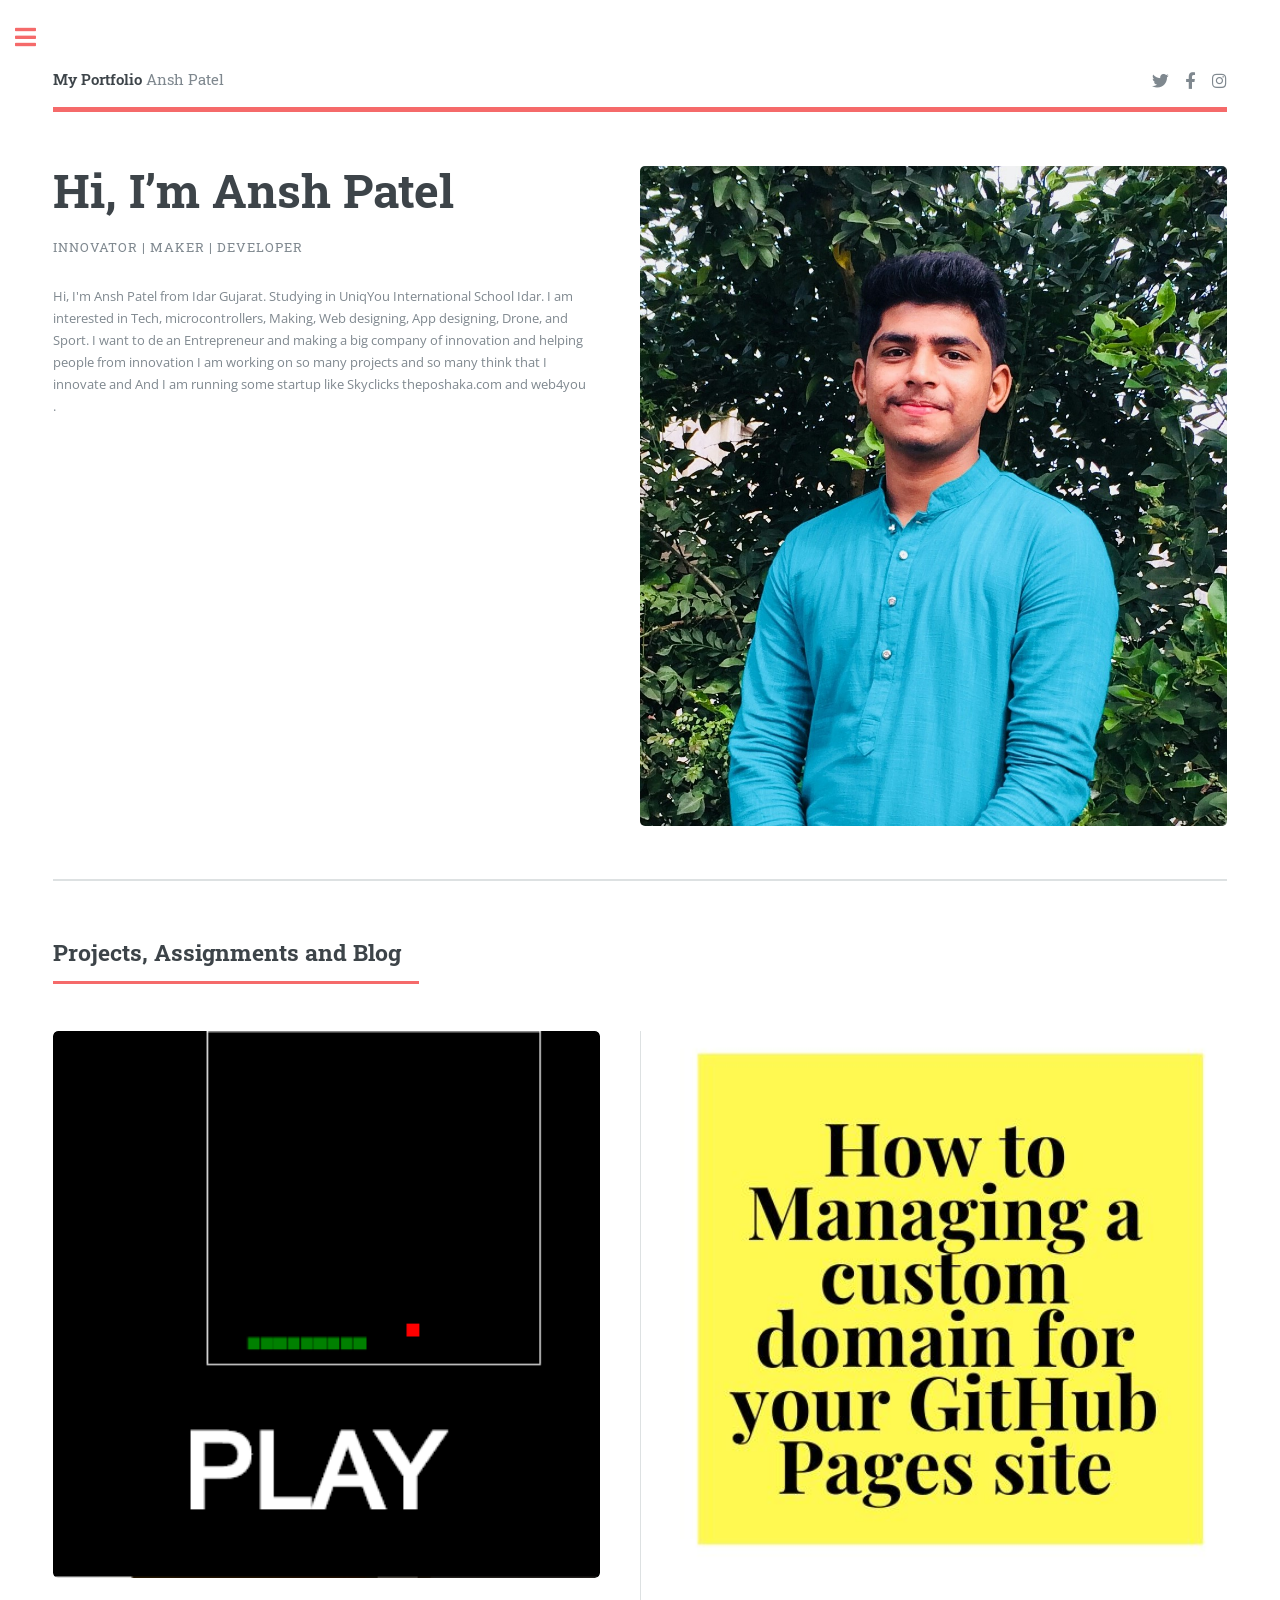
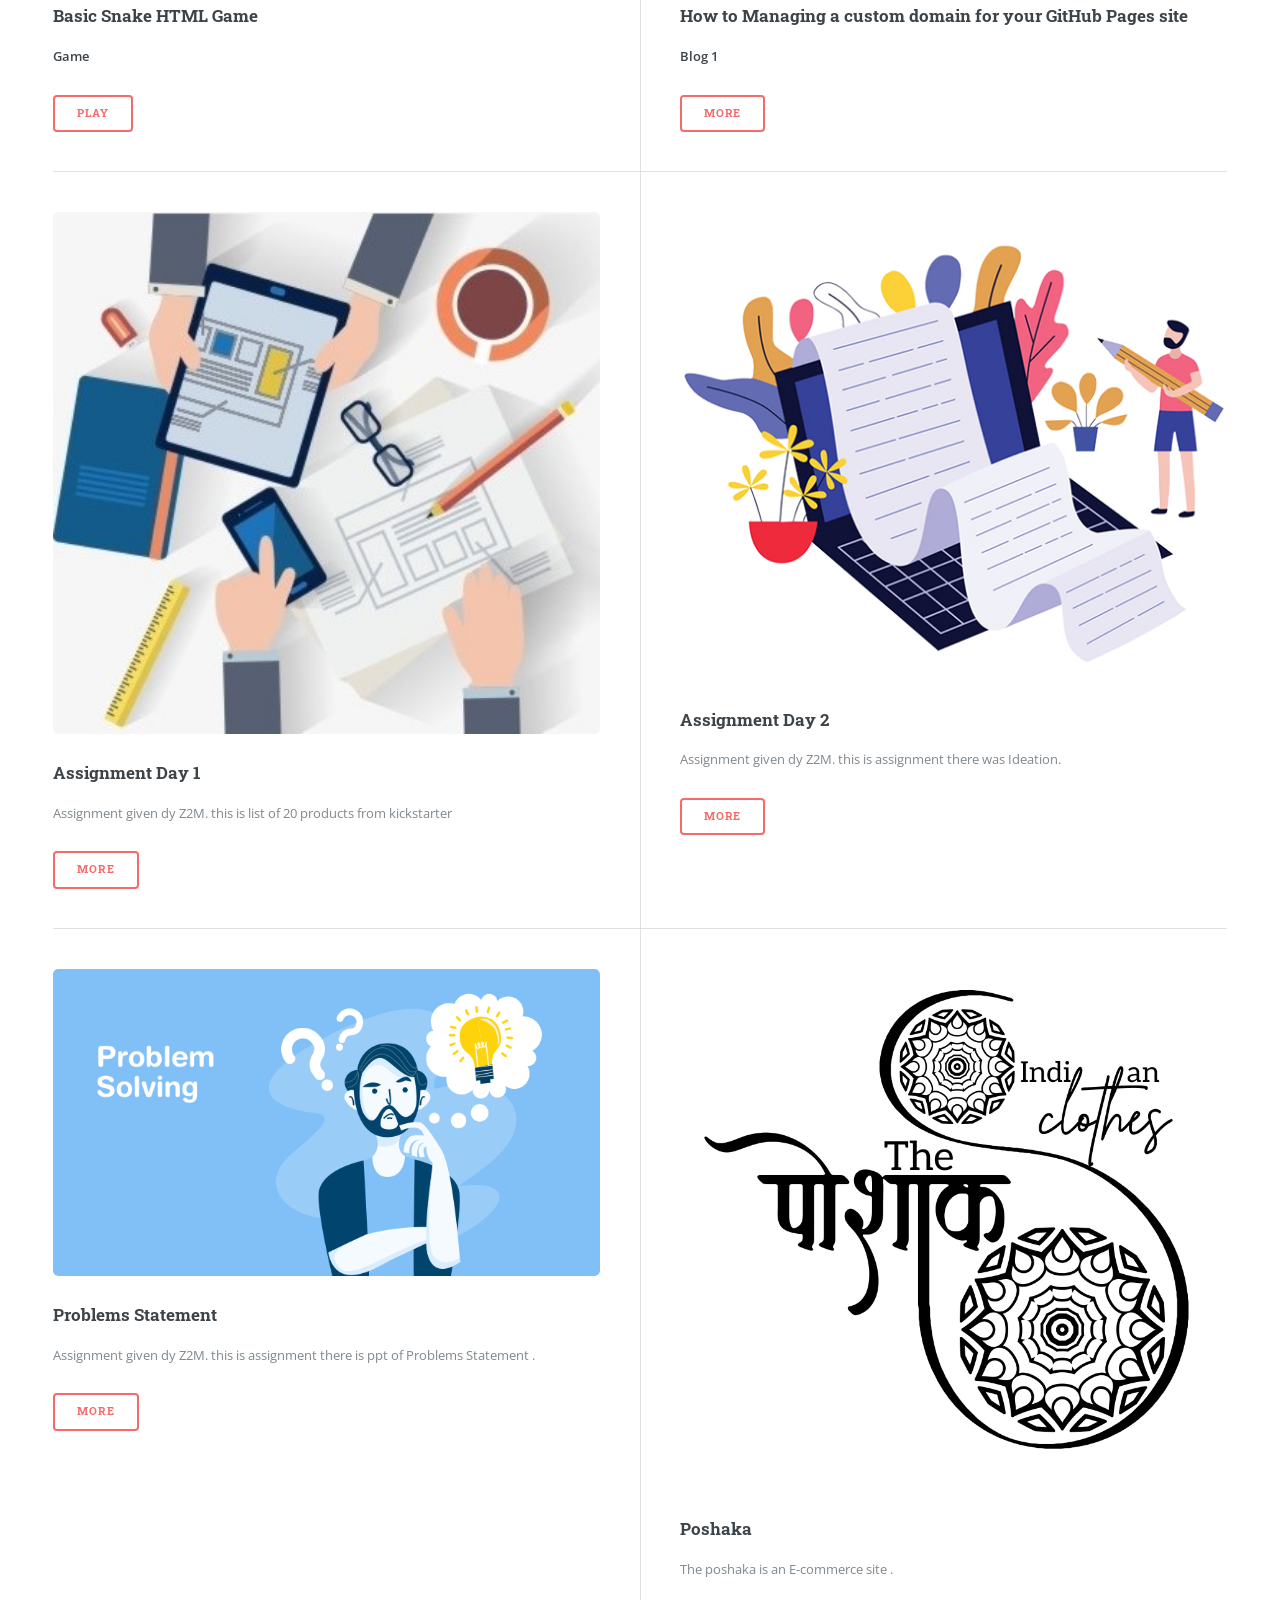
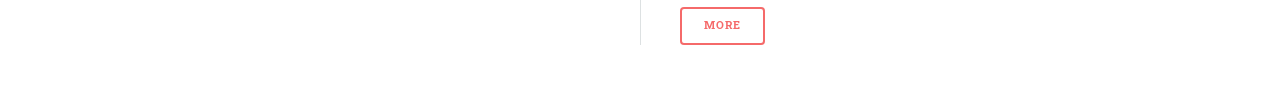
==== index.html @ 8b0251db "web" ====
<!DOCTYPE HTML>
<!--
	Editorial by HTML5 UP
	html5up.net | @ajlkn
	Free for personal and commercial use under the CCA 3.0 license (html5up.net/license)
-->
<html>
	<head>
		<title>Ansh Patel</title>
		<meta charset="utf-8" />
		<meta name="viewport" content="width=device-width, initial-scale=1, user-scalable=no" />
		<link rel="stylesheet" href="assets/css/main.css" />
	</head>
	<body class="is-preload">

		<!-- Wrapper -->
			<div id="wrapper">

				<!-- Main -->
					<div id="main">
						<div class="inner">

							<!-- Header -->
								<header id="header">
									<a href="index.html" class="logo"><strong>My Portfolio</strong> Ansh Patel</a>
									<ul class="icons">
										<li><a href="https://twitter.com/Ansh_17_1" class="icon brands fa-twitter"><span class="label">Twitter</span></a></li>
										<li><a href="https://www.facebook.com/profile.php?id=100012694170827" class="icon brands fa-facebook-f"><span class="label">Facebook</span></a></li>
										<li><a href="https://www.instagram.com/justlike_ansh/" class="icon brands fa-instagram"><span class="label">Instagram</span></a></li>
										
									</ul>
								</header>

							<!-- Banner -->
								<section id="banner">
									<div class="content">
										<header>
											<h1>Hi, I’m Ansh Patel<br />
										</h1>
											<p>Innovator | Maker | Developer </p>
										</header>
										<p>Hi, I'm Ansh Patel from Idar Gujarat. Studying in UniqYou International School Idar. I am interested in Tech, microcontrollers, Making, Web designing, App designing, Drone, and Sport. I want to de an Entrepreneur and making a big company of innovation and helping people from innovation I am working on so many projects and so many think that I innovate and And I am running some startup like Skyclicks theposhaka.com and web4you   .</p>
										<ul class="actions">
											
										</ul>
									</div>
									<span class="image object">
										<img src="images/ansh.jpg" alt="" />
									</span>
								</section>

							<!-- Section -->
							

							<!-- Section -->
								<section>
									<header class="major">
										<h2>Projects, Assignments and Blog </h2>
									</header>
									<div class="posts">
										<article>
											<a href="game.html" class="image"><img src="images/game.png" alt="" /></a>
											<h3>Basic Snake HTML Game </h3>
											<p><b>Game</b>  </p>
											<ul class="actions">
												<li><a href="game.html" class="button">Play</a></li>
											</ul>
										</article>
										<article>
											<a href="blog1" class="image"><img src="images/tm.jpg" alt="" /></a>
											<h3>How to Managing a custom domain for your GitHub Pages site </h3>
											<p><b>Blog 1</b>  </p>
											<ul class="actions">
												<li><a href="blog1.html" class="button">More</a></li>
											</ul>
										</article>
										<article>
											<a href="https://patelansh.github.io/documentation/day1/" class="image"><img src="images/day.jpg" alt="" /></a>
											<h3>Assignment Day 1 </h3>
											<p>Assignment given dy Z2M. this is list of 20 products from kickstarter  </p>
											<ul class="actions">
												<li><a href="https://patelansh.github.io/documentation/day1/" class="button">More</a></li>
											</ul>
										</article>
										
										<article>
											<a href="https://patelansh.github.io/assignment/day2/" class="image"><img src="images/day2.jpg" alt="" /></a>
											<h3>Assignment Day 2</h3>
											<p>Assignment given dy Z2M. this is assignment there was Ideation.</p>
											<ul class="actions">
												<li><a href="https://patelansh.github.io/assignment/day2/" class="button">More</a></li>
											</ul>
										</article>
										<article>
											<a href="https://docs.google.com/presentation/d/1Z6bbVAYWyd75j6kCTZlpZb3O8DxMrVptlkiqEMmceQQ/edit?usp=sharing" class="image"><img src="images/ps.jpg" alt="" /></a>
											<h3>Problems Statement</h3>
											<p>Assignment given dy Z2M. this is assignment there is ppt of Problems Statement .</p>
											<ul class="actions">
												<li><a href="https://docs.google.com/presentation/d/1Z6bbVAYWyd75j6kCTZlpZb3O8DxMrVptlkiqEMmceQQ/edit?usp=sharing" class="button">More</a></li>
											</ul>
										</article>
										<article>
											<a href="https://www.theoishaka.com" class="image"><img src="images/poshak.png" alt="" /></a>
											<h3>Poshaka</h3>
											<p>The poshaka is an E-commerce site .</p>
											<ul class="actions">
												<li><a href="https://www.theoishaka.com" class="button">More</a></li>
											</ul>
										</article>
									</div>
								</section>

						</div>
					</div>

				<!-- Sidebar -->
					<div id="sidebar">
						<div class="inner">

							<!-- Search -->
								
							<!-- Menu -->
								<nav id="menu">
									<header class="major">
										<h2>Menu</h2>
									</header>
									<ul>
										<li><a href="index.html">Homepage</a></li>
										<li><a href="blog1.html">How to Managing a custom domain for your GitHub Pages site</a></li>
										<li><a href="https://patelansh.github.io/documentation/day1/">Assignment Day 1</a></li>
										<li><a href="https://patelansh.github.io/assignment/day2/">Assignment Day 2</a></li>
										<li><a href="https://docs.google.com/presentation/d/1Z6bbVAYWyd75j6kCTZlpZb3O8DxMrVptlkiqEMmceQQ/edit?usp=sharing">Problems Statement</a></li>
										<li>
											
									</ul>
								</nav>

							<!-- Section -->
								

							<!-- Section -->
								<section>
									<header class="major">
										<h2>Get in touch</h2>
									</header>
									<p>If you need any help regarding Arduino, Wed developing and any Projects then mail me  </p>
									<ul class="contact">
										<li class="icon solid fa-envelope"><a href="">ansh4090@gmail.com</a></li>
										
									</ul>
								</section>

							<!-- Footer -->
								<footer id="footer">
									<p class="copyright">&copy; Ansh Patel  : .</p>
								</footer>

						</div>
					</div>

			</div>

		<!-- Scripts -->
			<script src="assets/js/jquery.min.js"></script>
			<script src="assets/js/browser.min.js"></script>
			<script src="assets/js/breakpoints.min.js"></script>
			<script src="assets/js/util.js"></script>
			<script src="assets/js/main.js"></script>
			<!--Start of Tawk.to Script-->
<script type="text/javascript">
var Tawk_API=Tawk_API||{}, Tawk_LoadStart=new Date();
(function(){
var s1=document.createElement("script"),s0=document.getElementsByTagName("script")[0];
s1.async=true;
s1.src='https://embed.tawk.to/5ed897064a7c62581799e27d/default';
s1.charset='UTF-8';
s1.setAttribute('crossorigin','*');
s0.parentNode.insertBefore(s1,s0);
})();
</script>
<!--End of Tawk.to Script-->

	</body>
</html>
---- assets/css/main.css ----
@import url(fontawesome-all.min.css);
@import url("https://fonts.googleapis.com/css?family=Open+Sans:400,600,400italic,600italic|Roboto+Slab:400,700");
/*
	Editorial by HTML5 UP
	html5up.net | @ajlkn
	Free for personal and commercial use under the CCA 3.0 license (html5up.net/license)
*/
html, body, div, span, applet, object,
iframe, h1, h2, h3, h4, h5, h6, p, blockquote,
pre, a, abbr, acronym, address, big, cite,
code, del, dfn, em, img, ins, kbd, q, s, samp,
small, strike, strong, sub, sup, tt, var, b,
u, i, center, dl, dt, dd, ol, ul, li, fieldset,
form, label, legend, table, caption, tbody,
tfoot, thead, tr, th, td, article, aside,
canvas, details, embed, figure, figcaption,
footer, header, hgroup, menu, nav, output, ruby,
section, summary, time, mark, audio, video {
  margin: 0;
  padding: 0;
  border: 0;
  font-size: 100%;
  font: inherit;
  vertical-align: baseline; }

article, aside, details, figcaption, figure,
footer, header, hgroup, menu, nav, section {
  display: block; }

body {
  line-height: 1; }

ol, ul {
  list-style: none; }

blockquote, q {
  quotes: none; }
  blockquote:before, blockquote:after, q:before, q:after {
    content: '';
    content: none; }

table {
  border-collapse: collapse;
  border-spacing: 0; }

body {
  -webkit-text-size-adjust: none; }

mark {
  background-color: transparent;
  color: inherit; }

input::-moz-focus-inner {
  border: 0;
  padding: 0; }

input, select, textarea {
  -moz-appearance: none;
  -webkit-appearance: none;
  -ms-appearance: none;
  appearance: none; }

/* Basic */
@-ms-viewport {
  width: device-width; }

body {
  -ms-overflow-style: scrollbar; }

@media screen and (max-width: 480px) {
  html, body {
    min-width: 320px; } }

html {
  box-sizing: border-box; }

*, *:before, *:after {
  box-sizing: inherit; }

body {
  background: #ffffff; }
  body.is-preload *, body.is-preload *:before, body.is-preload *:after, body.is-resizing *, body.is-resizing *:before, body.is-resizing *:after {
    -moz-animation: none !important;
    -webkit-animation: none !important;
    -ms-animation: none !important;
    animation: none !important;
    -moz-transition: none !important;
    -webkit-transition: none !important;
    -ms-transition: none !important;
    transition: none !important; }

/* Type */
body, input, select, textarea {
  color: #7f888f;
  font-family: "Open Sans", sans-serif;
  font-size: 13pt;
  font-weight: 400;
  line-height: 1.65; }
  @media screen and (max-width: 1680px) {
    body, input, select, textarea {
      font-size: 11pt; } }
  @media screen and (max-width: 1280px) {
    body, input, select, textarea {
      font-size: 10pt; } }
  @media screen and (max-width: 360px) {
    body, input, select, textarea {
      font-size: 9pt; } }

a {
  -moz-transition: color 0.2s ease-in-out, border-bottom-color 0.2s ease-in-out;
  -webkit-transition: color 0.2s ease-in-out, border-bottom-color 0.2s ease-in-out;
  -ms-transition: color 0.2s ease-in-out, border-bottom-color 0.2s ease-in-out;
  transition: color 0.2s ease-in-out, border-bottom-color 0.2s ease-in-out;
  border-bottom: dotted 1px;
  color: #f56a6a;
  text-decoration: none; }
  a:hover {
    border-bottom-color: #f56a6a;
    color: #f56a6a !important; }
    a:hover strong {
      color: inherit; }

strong, b {
  color: #3d4449;
  font-weight: 600; }

em, i {
  font-style: italic; }

p {
  margin: 0 0 2em 0; }

h1, h2, h3, h4, h5, h6 {
  color: #3d4449;
  font-family: "Roboto Slab", serif;
  font-weight: 700;
  line-height: 1.5;
  margin: 0 0 1em 0; }
  h1 a, h2 a, h3 a, h4 a, h5 a, h6 a {
    color: inherit;
    text-decoration: none;
    border-bottom: 0; }

h1 {
  font-size: 4em;
  margin: 0 0 0.5em 0;
  line-height: 1.3; }

h2 {
  font-size: 1.75em; }

h3 {
  font-size: 1.25em; }

h4 {
  font-size: 1.1em; }

h5 {
  font-size: 0.9em; }

h6 {
  font-size: 0.7em; }

@media screen and (max-width: 1680px) {
  h1 {
    font-size: 3.5em; } }

@media screen and (max-width: 980px) {
  h1 {
    font-size: 3.25em; } }

@media screen and (max-width: 736px) {
  h1 {
    font-size: 2em;
    line-height: 1.4; }
  h2 {
    font-size: 1.5em; } }

sub {
  font-size: 0.8em;
  position: relative;
  top: 0.5em; }

sup {
  font-size: 0.8em;
  position: relative;
  top: -0.5em; }

blockquote {
  border-left: solid 3px rgba(210, 215, 217, 0.75);
  font-style: italic;
  margin: 0 0 2em 0;
  padding: 0.5em 0 0.5em 2em; }

code {
  background: rgba(230, 235, 237, 0.25);
  border-radius: 0.375em;
  border: solid 1px rgba(210, 215, 217, 0.75);
  font-family: "Courier New", monospace;
  font-size: 0.9em;
  margin: 0 0.25em;
  padding: 0.25em 0.65em; }

pre {
  -webkit-overflow-scrolling: touch;
  font-family: "Courier New", monospace;
  font-size: 0.9em;
  margin: 0 0 2em 0; }
  pre code {
    display: block;
    line-height: 1.75;
    padding: 1em 1.5em;
    overflow-x: auto; }

hr {
  border: 0;
  border-bottom: solid 1px rgba(210, 215, 217, 0.75);
  margin: 2em 0; }
  hr.major {
    margin: 3em 0; }

.align-left {
  text-align: left; }

.align-center {
  text-align: center; }

.align-right {
  text-align: right; }

/* Row */
.row {
  display: flex;
  flex-wrap: wrap;
  box-sizing: border-box;
  align-items: stretch; }
  .row > * {
    box-sizing: border-box; }
  .row.gtr-uniform > * > :last-child {
    margin-bottom: 0; }
  .row.aln-left {
    justify-content: flex-start; }
  .row.aln-center {
    justify-content: center; }
  .row.aln-right {
    justify-content: flex-end; }
  .row.aln-top {
    align-items: flex-start; }
  .row.aln-middle {
    align-items: center; }
  .row.aln-bottom {
    align-items: flex-end; }
  .row > .imp {
    order: -1; }
  .row > .col-1 {
    width: 8.33333%; }
  .row > .off-1 {
    margin-left: 8.33333%; }
  .row > .col-2 {
    width: 16.66667%; }
  .row > .off-2 {
    margin-left: 16.66667%; }
  .row > .col-3 {
    width: 25%; }
  .row > .off-3 {
    margin-left: 25%; }
  .row > .col-4 {
    width: 33.33333%; }
  .row > .off-4 {
    margin-left: 33.33333%; }
  .row > .col-5 {
    width: 41.66667%; }
  .row > .off-5 {
    margin-left: 41.66667%; }
  .row > .col-6 {
    width: 50%; }
  .row > .off-6 {
    margin-left: 50%; }
  .row > .col-7 {
    width: 58.33333%; }
  .row > .off-7 {
    margin-left: 58.33333%; }
  .row > .col-8 {
    width: 66.66667%; }
  .row > .off-8 {
    margin-left: 66.66667%; }
  .row > .col-9 {
    width: 75%; }
  .row > .off-9 {
    margin-left: 75%; }
  .row > .col-10 {
    width: 83.33333%; }
  .row > .off-10 {
    margin-left: 83.33333%; }
  .row > .col-11 {
    width: 91.66667%; }
  .row > .off-11 {
    margin-left: 91.66667%; }
  .row > .col-12 {
    width: 100%; }
  .row > .off-12 {
    margin-left: 100%; }
  .row.gtr-0 {
    margin-top: 0;
    margin-left: 0em; }
    .row.gtr-0 > * {
      padding: 0 0 0 0em; }
    .row.gtr-0.gtr-uniform {
      margin-top: 0em; }
      .row.gtr-0.gtr-uniform > * {
        padding-top: 0em; }
  .row.gtr-25 {
    margin-top: 0;
    margin-left: -0.375em; }
    .row.gtr-25 > * {
      padding: 0 0 0 0.375em; }
    .row.gtr-25.gtr-uniform {
      margin-top: -0.375em; }
      .row.gtr-25.gtr-uniform > * {
        padding-top: 0.375em; }
  .row.gtr-50 {
    margin-top: 0;
    margin-left: -0.75em; }
    .row.gtr-50 > * {
      padding: 0 0 0 0.75em; }
    .row.gtr-50.gtr-uniform {
      margin-top: -0.75em; }
      .row.gtr-50.gtr-uniform > * {
        padding-top: 0.75em; }
  .row {
    margin-top: 0;
    margin-left: -1.5em; }
    .row > * {
      padding: 0 0 0 1.5em; }
    .row.gtr-uniform {
      margin-top: -1.5em; }
      .row.gtr-uniform > * {
        padding-top: 1.5em; }
  .row.gtr-150 {
    margin-top: 0;
    margin-left: -2.25em; }
    .row.gtr-150 > * {
      padding: 0 0 0 2.25em; }
    .row.gtr-150.gtr-uniform {
      margin-top: -2.25em; }
      .row.gtr-150.gtr-uniform > * {
        padding-top: 2.25em; }
  .row.gtr-200 {
    margin-top: 0;
    margin-left: -3em; }
    .row.gtr-200 > * {
      padding: 0 0 0 3em; }
    .row.gtr-200.gtr-uniform {
      margin-top: -3em; }
      .row.gtr-200.gtr-uniform > * {
        padding-top: 3em; }
  @media screen and (max-width: 1680px) {
    .row {
      display: flex;
      flex-wrap: wrap;
      box-sizing: border-box;
      align-items: stretch; }
      .row > * {
        box-sizing: border-box; }
      .row.gtr-uniform > * > :last-child {
        margin-bottom: 0; }
      .row.aln-left {
        justify-content: flex-start; }
      .row.aln-center {
        justify-content: center; }
      .row.aln-right {
        justify-content: flex-end; }
      .row.aln-top {
        align-items: flex-start; }
      .row.aln-middle {
        align-items: center; }
      .row.aln-bottom {
        align-items: flex-end; }
      .row > .imp-xlarge {
        order: -1; }
      .row > .col-1-xlarge {
        width: 8.33333%; }
      .row > .off-1-xlarge {
        margin-left: 8.33333%; }
      .row > .col-2-xlarge {
        width: 16.66667%; }
      .row > .off-2-xlarge {
        margin-left: 16.66667%; }
      .row > .col-3-xlarge {
        width: 25%; }
      .row > .off-3-xlarge {
        margin-left: 25%; }
      .row > .col-4-xlarge {
        width: 33.33333%; }
      .row > .off-4-xlarge {
        margin-left: 33.33333%; }
      .row > .col-5-xlarge {
        width: 41.66667%; }
      .row > .off-5-xlarge {
        margin-left: 41.66667%; }
      .row > .col-6-xlarge {
        width: 50%; }
      .row > .off-6-xlarge {
        margin-left: 50%; }
      .row > .col-7-xlarge {
        width: 58.33333%; }
      .row > .off-7-xlarge {
        margin-left: 58.33333%; }
      .row > .col-8-xlarge {
        width: 66.66667%; }
      .row > .off-8-xlarge {
        margin-left: 66.66667%; }
      .row > .col-9-xlarge {
        width: 75%; }
      .row > .off-9-xlarge {
        margin-left: 75%; }
      .row > .col-10-xlarge {
        width: 83.33333%; }
      .row > .off-10-xlarge {
        margin-left: 83.33333%; }
      .row > .col-11-xlarge {
        width: 91.66667%; }
      .row > .off-11-xlarge {
        margin-left: 91.66667%; }
      .row > .col-12-xlarge {
        width: 100%; }
      .row > .off-12-xlarge {
        margin-left: 100%; }
      .row.gtr-0 {
        margin-top: 0;
        margin-left: 0em; }
        .row.gtr-0 > * {
          padding: 0 0 0 0em; }
        .row.gtr-0.gtr-uniform {
          margin-top: 0em; }
          .row.gtr-0.gtr-uniform > * {
            padding-top: 0em; }
      .row.gtr-25 {
        margin-top: 0;
        margin-left: -0.375em; }
        .row.gtr-25 > * {
          padding: 0 0 0 0.375em; }
        .row.gtr-25.gtr-uniform {
          margin-top: -0.375em; }
          .row.gtr-25.gtr-uniform > * {
            padding-top: 0.375em; }
      .row.gtr-50 {
        margin-top: 0;
        margin-left: -0.75em; }
        .row.gtr-50 > * {
          padding: 0 0 0 0.75em; }
        .row.gtr-50.gtr-uniform {
          margin-top: -0.75em; }
          .row.gtr-50.gtr-uniform > * {
            padding-top: 0.75em; }
      .row {
        margin-top: 0;
        margin-left: -1.5em; }
        .row > * {
          padding: 0 0 0 1.5em; }
        .row.gtr-uniform {
          margin-top: -1.5em; }
          .row.gtr-uniform > * {
            padding-top: 1.5em; }
      .row.gtr-150 {
        margin-top: 0;
        margin-left: -2.25em; }
        .row.gtr-150 > * {
          padding: 0 0 0 2.25em; }
        .row.gtr-150.gtr-uniform {
          margin-top: -2.25em; }
          .row.gtr-150.gtr-uniform > * {
            padding-top: 2.25em; }
      .row.gtr-200 {
        margin-top: 0;
        margin-left: -3em; }
        .row.gtr-200 > * {
          padding: 0 0 0 3em; }
        .row.gtr-200.gtr-uniform {
          margin-top: -3em; }
          .row.gtr-200.gtr-uniform > * {
            padding-top: 3em; } }
  @media screen and (max-width: 1280px) {
    .row {
      display: flex;
      flex-wrap: wrap;
      box-sizing: border-box;
      align-items: stretch; }
      .row > * {
        box-sizing: border-box; }
      .row.gtr-uniform > * > :last-child {
        margin-bottom: 0; }
      .row.aln-left {
        justify-content: flex-start; }
      .row.aln-center {
        justify-content: center; }
      .row.aln-right {
        justify-content: flex-end; }
      .row.aln-top {
        align-items: flex-start; }
      .row.aln-middle {
        align-items: center; }
      .row.aln-bottom {
        align-items: flex-end; }
      .row > .imp-large {
        order: -1; }
      .row > .col-1-large {
        width: 8.33333%; }
      .row > .off-1-large {
        margin-left: 8.33333%; }
      .row > .col-2-large {
        width: 16.66667%; }
      .row > .off-2-large {
        margin-left: 16.66667%; }
      .row > .col-3-large {
        width: 25%; }
      .row > .off-3-large {
        margin-left: 25%; }
      .row > .col-4-large {
        width: 33.33333%; }
      .row > .off-4-large {
        margin-left: 33.33333%; }
      .row > .col-5-large {
        width: 41.66667%; }
      .row > .off-5-large {
        margin-left: 41.66667%; }
      .row > .col-6-large {
        width: 50%; }
      .row > .off-6-large {
        margin-left: 50%; }
      .row > .col-7-large {
        width: 58.33333%; }
      .row > .off-7-large {
        margin-left: 58.33333%; }
      .row > .col-8-large {
        width: 66.66667%; }
      .row > .off-8-large {
        margin-left: 66.66667%; }
      .row > .col-9-large {
        width: 75%; }
      .row > .off-9-large {
        margin-left: 75%; }
      .row > .col-10-large {
        width: 83.33333%; }
      .row > .off-10-large {
        margin-left: 83.33333%; }
      .row > .col-11-large {
        width: 91.66667%; }
      .row > .off-11-large {
        margin-left: 91.66667%; }
      .row > .col-12-large {
        width: 100%; }
      .row > .off-12-large {
        margin-left: 100%; }
      .row.gtr-0 {
        margin-top: 0;
        margin-left: 0em; }
        .row.gtr-0 > * {
          padding: 0 0 0 0em; }
        .row.gtr-0.gtr-uniform {
          margin-top: 0em; }
          .row.gtr-0.gtr-uniform > * {
            padding-top: 0em; }
      .row.gtr-25 {
        margin-top: 0;
        margin-left: -0.375em; }
        .row.gtr-25 > * {
          padding: 0 0 0 0.375em; }
        .row.gtr-25.gtr-uniform {
          margin-top: -0.375em; }
          .row.gtr-25.gtr-uniform > * {
            padding-top: 0.375em; }
      .row.gtr-50 {
        margin-top: 0;
        margin-left: -0.75em; }
        .row.gtr-50 > * {
          padding: 0 0 0 0.75em; }
        .row.gtr-50.gtr-uniform {
          margin-top: -0.75em; }
          .row.gtr-50.gtr-uniform > * {
            padding-top: 0.75em; }
      .row {
        margin-top: 0;
        margin-left: -1.5em; }
        .row > * {
          padding: 0 0 0 1.5em; }
        .row.gtr-uniform {
          margin-top: -1.5em; }
          .row.gtr-uniform > * {
            padding-top: 1.5em; }
      .row.gtr-150 {
        margin-top: 0;
        margin-left: -2.25em; }
        .row.gtr-150 > * {
          padding: 0 0 0 2.25em; }
        .row.gtr-150.gtr-uniform {
          margin-top: -2.25em; }
          .row.gtr-150.gtr-uniform > * {
            padding-top: 2.25em; }
      .row.gtr-200 {
        margin-top: 0;
        margin-left: -3em; }
        .row.gtr-200 > * {
          padding: 0 0 0 3em; }
        .row.gtr-200.gtr-uniform {
          margin-top: -3em; }
          .row.gtr-200.gtr-uniform > * {
            padding-top: 3em; } }
  @media screen and (max-width: 980px) {
    .row {
      display: flex;
      flex-wrap: wrap;
      box-sizing: border-box;
      align-items: stretch; }
      .row > * {
        box-sizing: border-box; }
      .row.gtr-uniform > * > :last-child {
        margin-bottom: 0; }
      .row.aln-left {
        justify-content: flex-start; }
      .row.aln-center {
        justify-content: center; }
      .row.aln-right {
        justify-content: flex-end; }
      .row.aln-top {
        align-items: flex-start; }
      .row.aln-middle {
        align-items: center; }
      .row.aln-bottom {
        align-items: flex-end; }
      .row > .imp-medium {
        order: -1; }
      .row > .col-1-medium {
        width: 8.33333%; }
      .row > .off-1-medium {
        margin-left: 8.33333%; }
      .row > .col-2-medium {
        width: 16.66667%; }
      .row > .off-2-medium {
        margin-left: 16.66667%; }
      .row > .col-3-medium {
        width: 25%; }
      .row > .off-3-medium {
        margin-left: 25%; }
      .row > .col-4-medium {
        width: 33.33333%; }
      .row > .off-4-medium {
        margin-left: 33.33333%; }
      .row > .col-5-medium {
        width: 41.66667%; }
      .row > .off-5-medium {
        margin-left: 41.66667%; }
      .row > .col-6-medium {
        width: 50%; }
      .row > .off-6-medium {
        margin-left: 50%; }
      .row > .col-7-medium {
        width: 58.33333%; }
      .row > .off-7-medium {
        margin-left: 58.33333%; }
      .row > .col-8-medium {
        width: 66.66667%; }
      .row > .off-8-medium {
        margin-left: 66.66667%; }
      .row > .col-9-medium {
        width: 75%; }
      .row > .off-9-medium {
        margin-left: 75%; }
      .row > .col-10-medium {
        width: 83.33333%; }
      .row > .off-10-medium {
        margin-left: 83.33333%; }
      .row > .col-11-medium {
        width: 91.66667%; }
      .row > .off-11-medium {
        margin-left: 91.66667%; }
      .row > .col-12-medium {
        width: 100%; }
      .row > .off-12-medium {
        margin-left: 100%; }
      .row.gtr-0 {
        margin-top: 0;
        margin-left: 0em; }
        .row.gtr-0 > * {
          padding: 0 0 0 0em; }
        .row.gtr-0.gtr-uniform {
          margin-top: 0em; }
          .row.gtr-0.gtr-uniform > * {
            padding-top: 0em; }
      .row.gtr-25 {
        margin-top: 0;
        margin-left: -0.375em; }
        .row.gtr-25 > * {
          padding: 0 0 0 0.375em; }
        .row.gtr-25.gtr-uniform {
          margin-top: -0.375em; }
          .row.gtr-25.gtr-uniform > * {
            padding-top: 0.375em; }
      .row.gtr-50 {
        margin-top: 0;
        margin-left: -0.75em; }
        .row.gtr-50 > * {
          padding: 0 0 0 0.75em; }
        .row.gtr-50.gtr-uniform {
          margin-top: -0.75em; }
          .row.gtr-50.gtr-uniform > * {
            padding-top: 0.75em; }
      .row {
        margin-top: 0;
        margin-left: -1.5em; }
        .row > * {
          padding: 0 0 0 1.5em; }
        .row.gtr-uniform {
          margin-top: -1.5em; }
          .row.gtr-uniform > * {
            padding-top: 1.5em; }
      .row.gtr-150 {
        margin-top: 0;
        margin-left: -2.25em; }
        .row.gtr-150 > * {
          padding: 0 0 0 2.25em; }
        .row.gtr-150.gtr-uniform {
          margin-top: -2.25em; }
          .row.gtr-150.gtr-uniform > * {
            padding-top: 2.25em; }
      .row.gtr-200 {
        margin-top: 0;
        margin-left: -3em; }
        .row.gtr-200 > * {
          padding: 0 0 0 3em; }
        .row.gtr-200.gtr-uniform {
          margin-top: -3em; }
          .row.gtr-200.gtr-uniform > * {
            padding-top: 3em; } }
  @media screen and (max-width: 736px) {
    .row {
      display: flex;
      flex-wrap: wrap;
      box-sizing: border-box;
      align-items: stretch; }
      .row > * {
        box-sizing: border-box; }
      .row.gtr-uniform > * > :last-child {
        margin-bottom: 0; }
      .row.aln-left {
        justify-content: flex-start; }
      .row.aln-center {
        justify-content: center; }
      .row.aln-right {
        justify-content: flex-end; }
      .row.aln-top {
        align-items: flex-start; }
      .row.aln-middle {
        align-items: center; }
      .row.aln-bottom {
        align-items: flex-end; }
      .row > .imp-small {
        order: -1; }
      .row > .col-1-small {
        width: 8.33333%; }
      .row > .off-1-small {
        margin-left: 8.33333%; }
      .row > .col-2-small {
        width: 16.66667%; }
      .row > .off-2-small {
        margin-left: 16.66667%; }
      .row > .col-3-small {
        width: 25%; }
      .row > .off-3-small {
        margin-left: 25%; }
      .row > .col-4-small {
        width: 33.33333%; }
      .row > .off-4-small {
        margin-left: 33.33333%; }
      .row > .col-5-small {
        width: 41.66667%; }
      .row > .off-5-small {
        margin-left: 41.66667%; }
      .row > .col-6-small {
        width: 50%; }
      .row > .off-6-small {
        margin-left: 50%; }
      .row > .col-7-small {
        width: 58.33333%; }
      .row > .off-7-small {
        margin-left: 58.33333%; }
      .row > .col-8-small {
        width: 66.66667%; }
      .row > .off-8-small {
        margin-left: 66.66667%; }
      .row > .col-9-small {
        width: 75%; }
      .row > .off-9-small {
        margin-left: 75%; }
      .row > .col-10-small {
        width: 83.33333%; }
      .row > .off-10-small {
        margin-left: 83.33333%; }
      .row > .col-11-small {
        width: 91.66667%; }
      .row > .off-11-small {
        margin-left: 91.66667%; }
      .row > .col-12-small {
        width: 100%; }
      .row > .off-12-small {
        margin-left: 100%; }
      .row.gtr-0 {
        margin-top: 0;
        margin-left: 0em; }
        .row.gtr-0 > * {
          padding: 0 0 0 0em; }
        .row.gtr-0.gtr-uniform {
          margin-top: 0em; }
          .row.gtr-0.gtr-uniform > * {
            padding-top: 0em; }
      .row.gtr-25 {
        margin-top: 0;
        margin-left: -0.375em; }
        .row.gtr-25 > * {
          padding: 0 0 0 0.375em; }
        .row.gtr-25.gtr-uniform {
          margin-top: -0.375em; }
          .row.gtr-25.gtr-uniform > * {
            padding-top: 0.375em; }
      .row.gtr-50 {
        margin-top: 0;
        margin-left: -0.75em; }
        .row.gtr-50 > * {
          padding: 0 0 0 0.75em; }
        .row.gtr-50.gtr-uniform {
          margin-top: -0.75em; }
          .row.gtr-50.gtr-uniform > * {
            padding-top: 0.75em; }
      .row {
        margin-top: 0;
        margin-left: -1.5em; }
        .row > * {
          padding: 0 0 0 1.5em; }
        .row.gtr-uniform {
          margin-top: -1.5em; }
          .row.gtr-uniform > * {
            padding-top: 1.5em; }
      .row.gtr-150 {
        margin-top: 0;
        margin-left: -2.25em; }
        .row.gtr-150 > * {
          padding: 0 0 0 2.25em; }
        .row.gtr-150.gtr-uniform {
          margin-top: -2.25em; }
          .row.gtr-150.gtr-uniform > * {
            padding-top: 2.25em; }
      .row.gtr-200 {
        margin-top: 0;
        margin-left: -3em; }
        .row.gtr-200 > * {
          padding: 0 0 0 3em; }
        .row.gtr-200.gtr-uniform {
          margin-top: -3em; }
          .row.gtr-200.gtr-uniform > * {
            padding-top: 3em; } }
  @media screen and (max-width: 480px) {
    .row {
      display: flex;
      flex-wrap: wrap;
      box-sizing: border-box;
      align-items: stretch; }
      .row > * {
        box-sizing: border-box; }
      .row.gtr-uniform > * > :last-child {
        margin-bottom: 0; }
      .row.aln-left {
        justify-content: flex-start; }
      .row.aln-center {
        justify-content: center; }
      .row.aln-right {
        justify-content: flex-end; }
      .row.aln-top {
        align-items: flex-start; }
      .row.aln-middle {
        align-items: center; }
      .row.aln-bottom {
        align-items: flex-end; }
      .row > .imp-xsmall {
        order: -1; }
      .row > .col-1-xsmall {
        width: 8.33333%; }
      .row > .off-1-xsmall {
        margin-left: 8.33333%; }
      .row > .col-2-xsmall {
        width: 16.66667%; }
      .row > .off-2-xsmall {
        margin-left: 16.66667%; }
      .row > .col-3-xsmall {
        width: 25%; }
      .row > .off-3-xsmall {
        margin-left: 25%; }
      .row > .col-4-xsmall {
        width: 33.33333%; }
      .row > .off-4-xsmall {
        margin-left: 33.33333%; }
      .row > .col-5-xsmall {
        width: 41.66667%; }
      .row > .off-5-xsmall {
        margin-left: 41.66667%; }
      .row > .col-6-xsmall {
        width: 50%; }
      .row > .off-6-xsmall {
        margin-left: 50%; }
      .row > .col-7-xsmall {
        width: 58.33333%; }
      .row > .off-7-xsmall {
        margin-left: 58.33333%; }
      .row > .col-8-xsmall {
        width: 66.66667%; }
      .row > .off-8-xsmall {
        margin-left: 66.66667%; }
      .row > .col-9-xsmall {
        width: 75%; }
      .row > .off-9-xsmall {
        margin-left: 75%; }
      .row > .col-10-xsmall {
        width: 83.33333%; }
      .row > .off-10-xsmall {
        margin-left: 83.33333%; }
      .row > .col-11-xsmall {
        width: 91.66667%; }
      .row > .off-11-xsmall {
        margin-left: 91.66667%; }
      .row > .col-12-xsmall {
        width: 100%; }
      .row > .off-12-xsmall {
        margin-left: 100%; }
      .row.gtr-0 {
        margin-top: 0;
        margin-left: 0em; }
        .row.gtr-0 > * {
          padding: 0 0 0 0em; }
        .row.gtr-0.gtr-uniform {
          margin-top: 0em; }
          .row.gtr-0.gtr-uniform > * {
            padding-top: 0em; }
      .row.gtr-25 {
        margin-top: 0;
        margin-left: -0.375em; }
        .row.gtr-25 > * {
          padding: 0 0 0 0.375em; }
        .row.gtr-25.gtr-uniform {
          margin-top: -0.375em; }
          .row.gtr-25.gtr-uniform > * {
            padding-top: 0.375em; }
      .row.gtr-50 {
        margin-top: 0;
        margin-left: -0.75em; }
        .row.gtr-50 > * {
          padding: 0 0 0 0.75em; }
        .row.gtr-50.gtr-uniform {
          margin-top: -0.75em; }
          .row.gtr-50.gtr-uniform > * {
            padding-top: 0.75em; }
      .row {
        margin-top: 0;
        margin-left: -1.5em; }
        .row > * {
          padding: 0 0 0 1.5em; }
        .row.gtr-uniform {
          margin-top: -1.5em; }
          .row.gtr-uniform > * {
            padding-top: 1.5em; }
      .row.gtr-150 {
        margin-top: 0;
        margin-left: -2.25em; }
        .row.gtr-150 > * {
          padding: 0 0 0 2.25em; }
        .row.gtr-150.gtr-uniform {
          margin-top: -2.25em; }
          .row.gtr-150.gtr-uniform > * {
            padding-top: 2.25em; }
      .row.gtr-200 {
        margin-top: 0;
        margin-left: -3em; }
        .row.gtr-200 > * {
          padding: 0 0 0 3em; }
        .row.gtr-200.gtr-uniform {
          margin-top: -3em; }
          .row.gtr-200.gtr-uniform > * {
            padding-top: 3em; } }

/* Section/Article */
section.special, article.special {
  text-align: center; }

header p {
  font-family: "Roboto Slab", serif;
  font-size: 1em;
  font-weight: 400;
  letter-spacing: 0.075em;
  margin-top: -0.5em;
  text-transform: uppercase; }

header.major > :last-child {
  border-bottom: solid 3px #f56a6a;
  display: inline-block;
  margin: 0 0 2em 0;
  padding: 0 0.75em 0.5em 0; }

header.main > :last-child {
  margin: 0 0 1em 0; }

/* Form */
form {
  margin: 0 0 2em 0; }

label {
  color: #3d4449;
  display: block;
  font-size: 0.9em;
  font-weight: 600;
  margin: 0 0 1em 0; }

input[type="text"],
input[type="password"],
input[type="email"],
input[type="tel"],
input[type="search"],
input[type="url"],
select,
textarea {
  -moz-appearance: none;
  -webkit-appearance: none;
  -ms-appearance: none;
  appearance: none;
  background: #ffffff;
  border-radius: 0.375em;
  border: none;
  border: solid 1px rgba(210, 215, 217, 0.75);
  color: inherit;
  display: block;
  outline: 0;
  padding: 0 1em;
  text-decoration: none;
  width: 100%; }
  input[type="text"]:invalid,
  input[type="password"]:invalid,
  input[type="email"]:invalid,
  input[type="tel"]:invalid,
  input[type="search"]:invalid,
  input[type="url"]:invalid,
  select:invalid,
  textarea:invalid {
    box-shadow: none; }
  input[type="text"]:focus,
  input[type="password"]:focus,
  input[type="email"]:focus,
  input[type="tel"]:focus,
  input[type="search"]:focus,
  input[type="url"]:focus,
  select:focus,
  textarea:focus {
    border-color: #f56a6a;
    box-shadow: 0 0 0 1px #f56a6a; }

select {
  background-image: url("data:image/svg+xml;charset=utf8,%3Csvg xmlns='http://www.w3.org/2000/svg' width='40' height='40' preserveAspectRatio='none' viewBox='0 0 40 40'%3E%3Cpath d='M9.4,12.3l10.4,10.4l10.4-10.4c0.2-0.2,0.5-0.4,0.9-0.4c0.3,0,0.6,0.1,0.9,0.4l3.3,3.3c0.2,0.2,0.4,0.5,0.4,0.9 c0,0.4-0.1,0.6-0.4,0.9L20.7,31.9c-0.2,0.2-0.5,0.4-0.9,0.4c-0.3,0-0.6-0.1-0.9-0.4L4.3,17.3c-0.2-0.2-0.4-0.5-0.4-0.9 c0-0.4,0.1-0.6,0.4-0.9l3.3-3.3c0.2-0.2,0.5-0.4,0.9-0.4S9.1,12.1,9.4,12.3z' fill='rgba(210, 215, 217, 0.75)' /%3E%3C/svg%3E");
  background-size: 1.25em;
  background-repeat: no-repeat;
  background-position: calc(100% - 1em) center;
  height: 2.75em;
  padding-right: 2.75em;
  text-overflow: ellipsis; }
  select option {
    color: #3d4449;
    background: #ffffff; }
  select:focus::-ms-value {
    background-color: transparent; }
  select::-ms-expand {
    display: none; }

input[type="text"],
input[type="password"],
input[type="email"],
input[type="tel"],
input[type="search"],
input[type="url"],
select {
  height: 2.75em; }

textarea {
  padding: 0.75em 1em; }

input[type="checkbox"],
input[type="radio"] {
  -moz-appearance: none;
  -webkit-appearance: none;
  -ms-appearance: none;
  appearance: none;
  display: block;
  float: left;
  margin-right: -2em;
  opacity: 0;
  width: 1em;
  z-index: -1; }
  input[type="checkbox"] + label,
  input[type="radio"] + label {
    text-decoration: none;
    color: #7f888f;
    cursor: pointer;
    display: inline-block;
    font-size: 1em;
    font-weight: 400;
    padding-left: 2.4em;
    padding-right: 0.75em;
    position: relative; }
    input[type="checkbox"] + label:before,
    input[type="radio"] + label:before {
      -moz-osx-font-smoothing: grayscale;
      -webkit-font-smoothing: antialiased;
      display: inline-block;
      font-style: normal;
      font-variant: normal;
      text-rendering: auto;
      line-height: 1;
      text-transform: none !important;
      font-family: 'Font Awesome 5 Free';
      font-weight: 900; }
    input[type="checkbox"] + label:before,
    input[type="radio"] + label:before {
      background: #ffffff;
      border-radius: 0.375em;
      border: solid 1px rgba(210, 215, 217, 0.75);
      content: '';
      display: inline-block;
      font-size: 0.8em;
      height: 2.0625em;
      left: 0;
      line-height: 2.0625em;
      position: absolute;
      text-align: center;
      top: 0;
      width: 2.0625em; }
  input[type="checkbox"]:checked + label:before,
  input[type="radio"]:checked + label:before {
    background: #3d4449;
    border-color: #3d4449;
    color: #ffffff;
    content: '\f00c'; }
  input[type="checkbox"]:focus + label:before,
  input[type="radio"]:focus + label:before {
    border-color: #f56a6a;
    box-shadow: 0 0 0 1px #f56a6a; }

input[type="checkbox"] + label:before {
  border-radius: 0.375em; }

input[type="radio"] + label:before {
  border-radius: 100%; }

::-webkit-input-placeholder {
  color: #9fa3a6 !important;
  opacity: 1.0; }

:-moz-placeholder {
  color: #9fa3a6 !important;
  opacity: 1.0; }

::-moz-placeholder {
  color: #9fa3a6 !important;
  opacity: 1.0; }

:-ms-input-placeholder {
  color: #9fa3a6 !important;
  opacity: 1.0; }

/* Box */
.box {
  border-radius: 0.375em;
  border: solid 1px rgba(210, 215, 217, 0.75);
  margin-bottom: 2em;
  padding: 1.5em; }
  .box > :last-child,
  .box > :last-child > :last-child,
  .box > :last-child > :last-child > :last-child {
    margin-bottom: 0; }
  .box.alt {
    border: 0;
    border-radius: 0;
    padding: 0; }

/* Icon */
.icon {
  text-decoration: none;
  border-bottom: none;
  position: relative; }
  .icon:before {
    -moz-osx-font-smoothing: grayscale;
    -webkit-font-smoothing: antialiased;
    display: inline-block;
    font-style: normal;
    font-variant: normal;
    text-rendering: auto;
    line-height: 1;
    text-transform: none !important;
    font-family: 'Font Awesome 5 Free';
    font-weight: 400; }
  .icon > .label {
    display: none; }
  .icon:before {
    line-height: inherit; }
  .icon.solid:before {
    font-weight: 900; }
  .icon.brands:before {
    font-family: 'Font Awesome 5 Brands'; }

/* Image */
.image {
  border-radius: 0.375em;
  border: 0;
  display: inline-block;
  position: relative; }
  .image img {
    border-radius: 0.375em;
    display: block; }
  .image.left, .image.right {
    max-width: 40%; }
    .image.left img, .image.right img {
      width: 100%; }
  .image.left {
    float: left;
    padding: 0 1.5em 1em 0;
    top: 0.25em; }
  .image.right {
    float: right;
    padding: 0 0 1em 1.5em;
    top: 0.25em; }
  .image.fit {
    display: block;
    margin: 0 0 2em 0;
    width: 100%; }
    .image.fit img {
      width: 100%; }
  .image.main {
    display: block;
    margin: 0 0 3em 0;
    width: 100%; }
    .image.main img {
      width: 100%; }

a.image {
  overflow: hidden; }
  a.image img {
    -moz-transition: -moz-transform 0.2s ease;
    -webkit-transition: -webkit-transform 0.2s ease;
    -ms-transition: -ms-transform 0.2s ease;
    transition: transform 0.2s ease; }
  a.image:hover img {
    -moz-transform: scale(1.075);
    -webkit-transform: scale(1.075);
    -ms-transform: scale(1.075);
    transform: scale(1.075); }

/* List */
ol {
  list-style: decimal;
  margin: 0 0 2em 0;
  padding-left: 1.25em; }
  ol li {
    padding-left: 0.25em; }

ul {
  list-style: disc;
  margin: 0 0 2em 0;
  padding-left: 1em; }
  ul li {
    padding-left: 0.5em; }
  ul.alt {
    list-style: none;
    padding-left: 0; }
    ul.alt li {
      border-top: solid 1px rgba(210, 215, 217, 0.75);
      padding: 0.5em 0; }
      ul.alt li:first-child {
        border-top: 0;
        padding-top: 0; }

dl {
  margin: 0 0 2em 0; }
  dl dt {
    display: block;
    font-weight: 600;
    margin: 0 0 1em 0; }
  dl dd {
    margin-left: 2em; }

/* Actions */
ul.actions {
  display: -moz-flex;
  display: -webkit-flex;
  display: -ms-flex;
  display: flex;
  cursor: default;
  list-style: none;
  margin-left: -1em;
  padding-left: 0; }
  ul.actions li {
    padding: 0 0 0 1em;
    vertical-align: middle; }
  ul.actions.special {
    -moz-justify-content: center;
    -webkit-justify-content: center;
    -ms-justify-content: center;
    justify-content: center;
    width: 100%;
    margin-left: 0; }
    ul.actions.special li:first-child {
      padding-left: 0; }
  ul.actions.stacked {
    -moz-flex-direction: column;
    -webkit-flex-direction: column;
    -ms-flex-direction: column;
    flex-direction: column;
    margin-left: 0; }
    ul.actions.stacked li {
      padding: 1.3em 0 0 0; }
      ul.actions.stacked li:first-child {
        padding-top: 0; }
  ul.actions.fit {
    width: calc(100% + 1em); }
    ul.actions.fit li {
      -moz-flex-grow: 1;
      -webkit-flex-grow: 1;
      -ms-flex-grow: 1;
      flex-grow: 1;
      -moz-flex-shrink: 1;
      -webkit-flex-shrink: 1;
      -ms-flex-shrink: 1;
      flex-shrink: 1;
      width: 100%; }
      ul.actions.fit li > * {
        width: 100%; }
    ul.actions.fit.stacked {
      width: 100%; }

/* Icons */
ul.icons {
  cursor: default;
  list-style: none;
  padding-left: 0; }
  ul.icons li {
    display: inline-block;
    padding: 0 1em 0 0; }
    ul.icons li:last-child {
      padding-right: 0; }
    ul.icons li .icon {
      color: inherit; }
      ul.icons li .icon:before {
        font-size: 1.25em; }

/* Contact */
ul.contact {
  list-style: none;
  padding: 0; }
  ul.contact li {
    text-decoration: none;
    border-top: solid 1px rgba(210, 215, 217, 0.75);
    margin: 1.5em 0 0 0;
    padding: 1.5em 0 0 3em;
    position: relative; }
    ul.contact li:before {
      -moz-osx-font-smoothing: grayscale;
      -webkit-font-smoothing: antialiased;
      display: inline-block;
      font-style: normal;
      font-variant: normal;
      text-rendering: auto;
      line-height: 1;
      text-transform: none !important;
      font-family: 'Font Awesome 5 Free';
      font-weight: 400; }
    ul.contact li:before {
      color: #f56a6a;
      display: inline-block;
      font-size: 1.5em;
      height: 1.125em;
      left: 0;
      line-height: 1.125em;
      position: absolute;
      text-align: center;
      top: 1em;
      width: 1.5em; }
    ul.contact li:first-child {
      border-top: 0;
      margin-top: 0;
      padding-top: 0; }
      ul.contact li:first-child:before {
        top: 0; }
    ul.contact li a {
      color: inherit; }

/* Pagination */
ul.pagination {
  cursor: default;
  list-style: none;
  padding-left: 0; }
  ul.pagination li {
    display: inline-block;
    padding-left: 0;
    vertical-align: middle; }
    ul.pagination li > .page {
      -moz-transition: background-color 0.2s ease-in-out, color 0.2s ease-in-out;
      -webkit-transition: background-color 0.2s ease-in-out, color 0.2s ease-in-out;
      -ms-transition: background-color 0.2s ease-in-out, color 0.2s ease-in-out;
      transition: background-color 0.2s ease-in-out, color 0.2s ease-in-out;
      border-bottom: 0;
      border-radius: 0.375em;
      display: inline-block;
      font-size: 0.8em;
      font-weight: 600;
      height: 2em;
      line-height: 2em;
      margin: 0 0.125em;
      min-width: 2em;
      padding: 0 0.5em;
      text-align: center; }
      ul.pagination li > .page.active {
        background-color: #f56a6a;
        color: #ffffff !important; }
        ul.pagination li > .page.active:hover {
          background-color: #f67878; }
        ul.pagination li > .page.active:active {
          background-color: #f45c5c; }
    ul.pagination li:first-child {
      padding-right: 0.75em; }
    ul.pagination li:last-child {
      padding-left: 0.75em; }
  @media screen and (max-width: 480px) {
    ul.pagination li:nth-child(n+2):nth-last-child(n+2) {
      display: none; }
    ul.pagination li:first-child {
      padding-right: 0; } }

/* Table */
.table-wrapper {
  -webkit-overflow-scrolling: touch;
  overflow-x: auto; }

table {
  margin: 0 0 2em 0;
  width: 100%; }
  table tbody tr {
    border: solid 1px rgba(210, 215, 217, 0.75);
    border-left: 0;
    border-right: 0; }
    table tbody tr:nth-child(2n + 1) {
      background-color: rgba(230, 235, 237, 0.25); }
  table td {
    padding: 0.75em 0.75em; }
  table th {
    color: #3d4449;
    font-size: 0.9em;
    font-weight: 600;
    padding: 0 0.75em 0.75em 0.75em;
    text-align: left; }
  table thead {
    border-bottom: solid 2px rgba(210, 215, 217, 0.75); }
  table tfoot {
    border-top: solid 2px rgba(210, 215, 217, 0.75); }
  table.alt {
    border-collapse: separate; }
    table.alt tbody tr td {
      border: solid 1px rgba(210, 215, 217, 0.75);
      border-left-width: 0;
      border-top-width: 0; }
      table.alt tbody tr td:first-child {
        border-left-width: 1px; }
    table.alt tbody tr:first-child td {
      border-top-width: 1px; }
    table.alt thead {
      border-bottom: 0; }
    table.alt tfoot {
      border-top: 0; }

/* Button */
input[type="submit"],
input[type="reset"],
input[type="button"],
button,
.button {
  -moz-appearance: none;
  -webkit-appearance: none;
  -ms-appearance: none;
  appearance: none;
  -moz-transition: background-color 0.2s ease-in-out, color 0.2s ease-in-out;
  -webkit-transition: background-color 0.2s ease-in-out, color 0.2s ease-in-out;
  -ms-transition: background-color 0.2s ease-in-out, color 0.2s ease-in-out;
  transition: background-color 0.2s ease-in-out, color 0.2s ease-in-out;
  background-color: transparent;
  border-radius: 0.375em;
  border: 0;
  box-shadow: inset 0 0 0 2px #f56a6a;
  color: #f56a6a !important;
  cursor: pointer;
  display: inline-block;
  font-family: "Roboto Slab", serif;
  font-size: 0.8em;
  font-weight: 700;
  height: 3.5em;
  letter-spacing: 0.075em;
  line-height: 3.5em;
  padding: 0 2.25em;
  text-align: center;
  text-decoration: none;
  text-transform: uppercase;
  white-space: nowrap; }
  input[type="submit"]:hover,
  input[type="reset"]:hover,
  input[type="button"]:hover,
  button:hover,
  .button:hover {
    background-color: rgba(245, 106, 106, 0.05); }
  input[type="submit"]:active,
  input[type="reset"]:active,
  input[type="button"]:active,
  button:active,
  .button:active {
    background-color: rgba(245, 106, 106, 0.15); }
  input[type="submit"].icon:before,
  input[type="reset"].icon:before,
  input[type="button"].icon:before,
  button.icon:before,
  .button.icon:before {
    margin-right: 0.5em; }
  input[type="submit"].fit,
  input[type="reset"].fit,
  input[type="button"].fit,
  button.fit,
  .button.fit {
    width: 100%; }
  input[type="submit"].small,
  input[type="reset"].small,
  input[type="button"].small,
  button.small,
  .button.small {
    font-size: 0.6em; }
  input[type="submit"].large,
  input[type="reset"].large,
  input[type="button"].large,
  button.large,
  .button.large {
    font-size: 1em;
    height: 3.65em;
    line-height: 3.65em; }
  input[type="submit"].primary,
  input[type="reset"].primary,
  input[type="button"].primary,
  button.primary,
  .button.primary {
    background-color: #f56a6a;
    box-shadow: none;
    color: #ffffff !important; }
    input[type="submit"].primary:hover,
    input[type="reset"].primary:hover,
    input[type="button"].primary:hover,
    button.primary:hover,
    .button.primary:hover {
      background-color: #f67878; }
    input[type="submit"].primary:active,
    input[type="reset"].primary:active,
    input[type="button"].primary:active,
    button.primary:active,
    .button.primary:active {
      background-color: #f45c5c; }
  input[type="submit"].disabled, input[type="submit"]:disabled,
  input[type="reset"].disabled,
  input[type="reset"]:disabled,
  input[type="button"].disabled,
  input[type="button"]:disabled,
  button.disabled,
  button:disabled,
  .button.disabled,
  .button:disabled {
    pointer-events: none;
    opacity: 0.25; }

/* Mini Posts */
.mini-posts article {
  border-top: solid 1px rgba(210, 215, 217, 0.75);
  margin-top: 2em;
  padding-top: 2em; }
  .mini-posts article .image {
    display: block;
    margin: 0 0 1.5em 0; }
    .mini-posts article .image img {
      display: block;
      width: 100%; }
  .mini-posts article:first-child {
    border-top: 0;
    margin-top: 0;
    padding-top: 0; }

/* Features */
.features {
  display: -moz-flex;
  display: -webkit-flex;
  display: -ms-flex;
  display: flex;
  -moz-flex-wrap: wrap;
  -webkit-flex-wrap: wrap;
  -ms-flex-wrap: wrap;
  flex-wrap: wrap;
  margin: 0 0 2em -3em;
  width: calc(100% + 3em); }
  .features article {
    -moz-align-items: center;
    -webkit-align-items: center;
    -ms-align-items: center;
    align-items: center;
    display: -moz-flex;
    display: -webkit-flex;
    display: -ms-flex;
    display: flex;
    margin: 0 0 3em 3em;
    position: relative;
    width: calc(50% - 3em); }
    .features article:nth-child(2n - 1) {
      margin-right: 1.5em; }
    .features article:nth-child(2n) {
      margin-left: 1.5em; }
    .features article:nth-last-child(1), .features article:nth-last-child(2) {
      margin-bottom: 0; }
    .features article .icon {
      -moz-flex-grow: 0;
      -webkit-flex-grow: 0;
      -ms-flex-grow: 0;
      flex-grow: 0;
      -moz-flex-shrink: 0;
      -webkit-flex-shrink: 0;
      -ms-flex-shrink: 0;
      flex-shrink: 0;
      display: block;
      height: 10em;
      line-height: 10em;
      margin: 0 2em 0 0;
      text-align: center;
      width: 10em; }
      .features article .icon:before {
        color: #f56a6a;
        font-size: 2.75rem;
        position: relative;
        top: 0.05em; }
      .features article .icon:after {
        -moz-transform: rotate(45deg);
        -webkit-transform: rotate(45deg);
        -ms-transform: rotate(45deg);
        transform: rotate(45deg);
        border-radius: 0.25rem;
        border: solid 2px rgba(210, 215, 217, 0.75);
        content: '';
        display: block;
        height: 7em;
        left: 50%;
        margin: -3.5em 0 0 -3.5em;
        position: absolute;
        top: 50%;
        width: 7em; }
    .features article .content {
      -moz-flex-grow: 1;
      -webkit-flex-grow: 1;
      -ms-flex-grow: 1;
      flex-grow: 1;
      -moz-flex-shrink: 1;
      -webkit-flex-shrink: 1;
      -ms-flex-shrink: 1;
      flex-shrink: 1;
      width: 100%; }
      .features article .content > :last-child {
        margin-bottom: 0; }
  @media screen and (max-width: 980px) {
    .features {
      margin: 0 0 2em 0;
      width: 100%; }
      .features article {
        margin: 0 0 3em 0;
        width: 100%; }
        .features article:nth-child(2n - 1) {
          margin-right: 0; }
        .features article:nth-child(2n) {
          margin-left: 0; }
        .features article:nth-last-child(1), .features article:nth-last-child(2) {
          margin-bottom: 3em; }
        .features article:last-child {
          margin-bottom: 0; }
        .features article .icon {
          height: 8em;
          line-height: 8em;
          width: 8em; }
          .features article .icon:before {
            font-size: 2.25rem; }
          .features article .icon:after {
            height: 6em;
            margin: -3em 0 0 -3em;
            width: 6em; } }
  @media screen and (max-width: 480px) {
    .features article {
      -moz-flex-direction: column;
      -webkit-flex-direction: column;
      -ms-flex-direction: column;
      flex-direction: column;
      -moz-align-items: -moz-flex-start;
      -webkit-align-items: -webkit-flex-start;
      -ms-align-items: -ms-flex-start;
      align-items: flex-start; }
      .features article .icon {
        height: 6em;
        line-height: 6em;
        margin: 0 0 1.5em 0;
        width: 6em; }
        .features article .icon:before {
          font-size: 1.5rem; }
        .features article .icon:after {
          height: 4em;
          margin: -2em 0 0 -2em;
          width: 4em; } }
  @media screen and (max-width: 480px) {
    .features article .icon:before {
      font-size: 1.25rem; } }

/* Posts */
.posts {
  display: -moz-flex;
  display: -webkit-flex;
  display: -ms-flex;
  display: flex;
  -moz-flex-wrap: wrap;
  -webkit-flex-wrap: wrap;
  -ms-flex-wrap: wrap;
  flex-wrap: wrap;
  margin: 0 0 2em -6em;
  width: calc(100% + 6em); }
  .posts article {
    -moz-flex-grow: 0;
    -webkit-flex-grow: 0;
    -ms-flex-grow: 0;
    flex-grow: 0;
    -moz-flex-shrink: 1;
    -webkit-flex-shrink: 1;
    -ms-flex-shrink: 1;
    flex-shrink: 1;
    margin: 0 0 6em 6em;
    position: relative;
    width: calc(33.33333% - 6em); }
    .posts article:before {
      background: rgba(210, 215, 217, 0.75);
      content: '';
      display: block;
      height: calc(100% + 6em);
      left: -3em;
      position: absolute;
      top: 0;
      width: 1px; }
    .posts article:after {
      background: rgba(210, 215, 217, 0.75);
      bottom: -3em;
      content: '';
      display: block;
      height: 1px;
      position: absolute;
      right: 0;
      width: calc(100% + 6em); }
    .posts article > :last-child {
      margin-bottom: 0; }
    .posts article .image {
      display: block;
      margin: 0 0 2em 0; }
      .posts article .image img {
        display: block;
        width: 100%; }
  @media screen and (min-width: 1681px) {
    .posts article:nth-child(3n + 1):before {
      display: none; }
    .posts article:nth-child(3n + 1):after {
      width: 100%; }
    .posts article:nth-last-child(1), .posts article:nth-last-child(2), .posts article:nth-last-child(3) {
      margin-bottom: 0; }
      .posts article:nth-last-child(1):before, .posts article:nth-last-child(2):before, .posts article:nth-last-child(3):before {
        height: 100%; }
      .posts article:nth-last-child(1):after, .posts article:nth-last-child(2):after, .posts article:nth-last-child(3):after {
        display: none; } }
  @media screen and (max-width: 1680px) {
    .posts article {
      width: calc(50% - 6em); }
      .posts article:nth-last-child(3) {
        margin-bottom: 6em; } }
  @media screen and (min-width: 481px) and (max-width: 1680px) {
    .posts article:nth-child(2n + 1):before {
      display: none; }
    .posts article:nth-child(2n + 1):after {
      width: 100%; }
    .posts article:nth-last-child(1), .posts article:nth-last-child(2) {
      margin-bottom: 0; }
      .posts article:nth-last-child(1):before, .posts article:nth-last-child(2):before {
        height: 100%; }
      .posts article:nth-last-child(1):after, .posts article:nth-last-child(2):after {
        display: none; } }
  @media screen and (max-width: 736px) {
    .posts {
      margin: 0 0 2em -4.5em;
      width: calc(100% + 4.5em); }
      .posts article {
        margin: 0 0 4.5em 4.5em;
        width: calc(50% - 4.5em); }
        .posts article:before {
          height: calc(100% + 4.5em);
          left: -2.25em; }
        .posts article:after {
          bottom: -2.25em;
          width: calc(100% + 4.5em); }
        .posts article:nth-last-child(3) {
          margin-bottom: 4.5em; } }
  @media screen and (max-width: 480px) {
    .posts {
      margin: 0 0 2em 0;
      width: 100%; }
      .posts article {
        margin: 0 0 4.5em 0;
        width: 100%; }
        .posts article:before {
          display: none; }
        .posts article:after {
          width: 100%; }
        .posts article:last-child {
          margin-bottom: 0; }
          .posts article:last-child:after {
            display: none; } }

/* Wrapper */
#wrapper {
  display: -moz-flex;
  display: -webkit-flex;
  display: -ms-flex;
  display: flex;
  -moz-flex-direction: row-reverse;
  -webkit-flex-direction: row-reverse;
  -ms-flex-direction: row-reverse;
  flex-direction: row-reverse;
  min-height: 100vh; }

/* Main */
#main {
  -moz-flex-grow: 1;
  -webkit-flex-grow: 1;
  -ms-flex-grow: 1;
  flex-grow: 1;
  -moz-flex-shrink: 1;
  -webkit-flex-shrink: 1;
  -ms-flex-shrink: 1;
  flex-shrink: 1;
  width: 100%; }
  #main > .inner {
    padding: 0 6em 0.1em 6em ;
    margin: 0 auto;
    max-width: 110em; }
    #main > .inner > section {
      padding: 6em 0 4em 0 ;
      border-top: solid 2px rgba(210, 215, 217, 0.75); }
      #main > .inner > section:first-of-type {
        border-top: 0 !important; }
  @media screen and (max-width: 1680px) {
    #main > .inner {
      padding: 0 5em 0.1em 5em ; }
      #main > .inner > section {
        padding: 5em 0 3em 0 ; } }
  @media screen and (max-width: 1280px) {
    #main > .inner {
      padding: 0 4em 0.1em 4em ; }
      #main > .inner > section {
        padding: 4em 0 2em 0 ; } }
  @media screen and (max-width: 736px) {
    #main > .inner {
      padding: 0 2em 0.1em 2em ; }
      #main > .inner > section {
        padding: 3em 0 1em 0 ; } }

/* Sidebar */
#search form {
  text-decoration: none;
  position: relative; }
  #search form:before {
    -moz-osx-font-smoothing: grayscale;
    -webkit-font-smoothing: antialiased;
    display: inline-block;
    font-style: normal;
    font-variant: normal;
    text-rendering: auto;
    line-height: 1;
    text-transform: none !important;
    font-family: 'Font Awesome 5 Free';
    font-weight: 900; }
  #search form:before {
    -moz-transform: scaleX(-1);
    -webkit-transform: scaleX(-1);
    -ms-transform: scaleX(-1);
    transform: scaleX(-1);
    color: #7f888f;
    content: '\f002';
    cursor: default;
    display: block;
    font-size: 1.5em;
    height: 2em;
    line-height: 2em;
    opacity: 0.325;
    position: absolute;
    right: 0;
    text-align: center;
    top: 0;
    width: 2em; }
  #search form input[type="text"] {
    padding-right: 2.75em; }

#sidebar {
  -moz-flex-grow: 0;
  -webkit-flex-grow: 0;
  -ms-flex-grow: 0;
  flex-grow: 0;
  -moz-flex-shrink: 0;
  -webkit-flex-shrink: 0;
  -ms-flex-shrink: 0;
  flex-shrink: 0;
  -moz-transition: margin-left 0.5s ease, box-shadow 0.5s ease;
  -webkit-transition: margin-left 0.5s ease, box-shadow 0.5s ease;
  -ms-transition: margin-left 0.5s ease, box-shadow 0.5s ease;
  transition: margin-left 0.5s ease, box-shadow 0.5s ease;
  background-color: #f5f6f7;
  font-size: 0.9em;
  position: relative;
  width: 26em; }
  #sidebar h2 {
    font-size: 1.38889em; }
  #sidebar > .inner {
    padding: 2.22222em 2.22222em 2.44444em 2.22222em ;
    position: relative;
    width: 26em; }
    #sidebar > .inner > * {
      border-bottom: solid 2px rgba(210, 215, 217, 0.75);
      margin: 0 0 3.5em 0;
      padding: 0 0 3.5em 0; }
      #sidebar > .inner > * > :last-child {
        margin-bottom: 0; }
      #sidebar > .inner > *:last-child {
        border-bottom: 0;
        margin-bottom: 0;
        padding-bottom: 0; }
    #sidebar > .inner > .alt {
      background-color: #eff1f2;
      border-bottom: 0;
      margin: -2.22222em 0 4.44444em -2.22222em;
      padding: 2.22222em;
      width: calc(100% + 4.44444em); }
  #sidebar .toggle {
    text-decoration: none;
    -moz-transition: left 0.5s ease;
    -webkit-transition: left 0.5s ease;
    -ms-transition: left 0.5s ease;
    transition: left 0.5s ease;
    -webkit-tap-highlight-color: rgba(255, 255, 255, 0);
    border: 0;
    display: block;
    height: 7.5em;
    left: 26em;
    line-height: 7.5em;
    outline: 0;
    overflow: hidden;
    position: absolute;
    text-align: center;
    text-indent: -15em;
    white-space: nowrap;
    top: 0;
    width: 6em;
    z-index: 10000; }
    #sidebar .toggle:before {
      -moz-osx-font-smoothing: grayscale;
      -webkit-font-smoothing: antialiased;
      display: inline-block;
      font-style: normal;
      font-variant: normal;
      text-rendering: auto;
      line-height: 1;
      text-transform: none !important;
      font-family: 'Font Awesome 5 Free';
      font-weight: 900; }
    #sidebar .toggle:before {
      content: '\f0c9';
      font-size: 2rem;
      height: inherit;
      left: 0;
      line-height: inherit;
      position: absolute;
      text-indent: 0;
      top: 0;
      width: inherit; }
  #sidebar.inactive {
    margin-left: -26em; }
  @media screen and (max-width: 1680px) {
    #sidebar {
      width: 24em; }
      #sidebar > .inner {
        padding: 1.66667em 1.66667em 1.33333em 1.66667em ;
        width: 24em; }
        #sidebar > .inner > .alt {
          margin: -1.66667em 0 3.33333em -1.66667em;
          padding: 1.66667em;
          width: calc(100% + 3.33333em); }
      #sidebar .toggle {
        height: 6.25em;
        left: 24em;
        line-height: 6.25em;
        text-indent: 5em;
        width: 5em; }
        #sidebar .toggle:before {
          font-size: 1.5rem; }
      #sidebar.inactive {
        margin-left: -24em; } }
  @media screen and (max-width: 1280px) {
    #sidebar {
      box-shadow: 0 0 5em 0 rgba(0, 0, 0, 0.175);
      height: 100%;
      left: 0;
      position: fixed;
      top: 0;
      z-index: 10000; }
      #sidebar.inactive {
        box-shadow: none; }
      #sidebar > .inner {
        -webkit-overflow-scrolling: touch;
        height: 100%;
        left: 0;
        overflow-x: hidden;
        overflow-y: auto;
        position: absolute;
        top: 0; }
        #sidebar > .inner:after {
          content: '';
          display: block;
          height: 4em;
          width: 100%; }
      #sidebar .toggle {
        text-indent: 6em;
        width: 6em; }
        #sidebar .toggle:before {
          font-size: 1.5rem;
          margin-left: -0.4375em; }
      body.is-preload #sidebar {
        display: none; } }
  @media screen and (max-width: 736px) {
    #sidebar .toggle {
      text-indent: 7.25em;
      width: 7.25em; }
      #sidebar .toggle:before {
        color: #7f888f;
        margin-left: -0.0625em;
        margin-top: -0.25em;
        font-size: 1.1rem;
        z-index: 1; }
      #sidebar .toggle:after {
        background: rgba(222, 225, 226, 0.75);
        border-radius: 0.375em;
        content: '';
        height: 3.5em;
        left: 1em;
        position: absolute;
        top: 1em;
        width: 5em; } }

/* Header */
#header {
  display: -moz-flex;
  display: -webkit-flex;
  display: -ms-flex;
  display: flex;
  border-bottom: solid 5px #f56a6a;
  padding: 6em 0 1em 0;
  position: relative; }
  #header > * {
    -moz-flex: 1;
    -webkit-flex: 1;
    -ms-flex: 1;
    flex: 1;
    margin-bottom: 0; }
  #header .logo {
    border-bottom: 0;
    color: inherit;
    font-family: "Roboto Slab", serif;
    font-size: 1.125em; }
  #header .icons {
    text-align: right; }
  @media screen and (max-width: 1680px) {
    #header {
      padding-top: 5em; } }
  @media screen and (max-width: 736px) {
    #header {
      padding-top: 6.5em; }
      #header .logo {
        font-size: 1.25em;
        margin: 0; }
      #header .icons {
        height: 5em;
        line-height: 5em;
        position: absolute;
        right: -0.5em;
        top: 0; } }

/* Banner */
#banner {
  padding: 6em 0 4em 0 ;
  display: -moz-flex;
  display: -webkit-flex;
  display: -ms-flex;
  display: flex; }
  #banner h1 {
    margin-top: -0.125em; }
  #banner .content {
    -moz-flex-grow: 1;
    -webkit-flex-grow: 1;
    -ms-flex-grow: 1;
    flex-grow: 1;
    -moz-flex-shrink: 1;
    -webkit-flex-shrink: 1;
    -ms-flex-shrink: 1;
    flex-shrink: 1;
    width: 50%; }
  #banner .image {
    -moz-flex-grow: 0;
    -webkit-flex-grow: 0;
    -ms-flex-grow: 0;
    flex-grow: 0;
    -moz-flex-shrink: 0;
    -webkit-flex-shrink: 0;
    -ms-flex-shrink: 0;
    flex-shrink: 0;
    display: block;
    margin: 0 0 2em 4em;
    width: 50%; }
    #banner .image img {
      height: 100%;
      -moz-object-fit: cover;
      -webkit-object-fit: cover;
      -ms-object-fit: cover;
      object-fit: cover;
      -moz-object-position: center;
      -webkit-object-position: center;
      -ms-object-position: center;
      object-position: center;
      width: 100%; }
  @media screen and (orientation: portrait) {
    #banner {
      -moz-flex-direction: column-reverse;
      -webkit-flex-direction: column-reverse;
      -ms-flex-direction: column-reverse;
      flex-direction: column-reverse; }
      #banner h1 br {
        display: none; }
      #banner .content {
        -moz-flex-grow: 0;
        -webkit-flex-grow: 0;
        -ms-flex-grow: 0;
        flex-grow: 0;
        -moz-flex-shrink: 0;
        -webkit-flex-shrink: 0;
        -ms-flex-shrink: 0;
        flex-shrink: 0;
        width: 100%; }
      #banner .image {
        -moz-flex-grow: 0;
        -webkit-flex-grow: 0;
        -ms-flex-grow: 0;
        flex-grow: 0;
        -moz-flex-shrink: 0;
        -webkit-flex-shrink: 0;
        -ms-flex-shrink: 0;
        flex-shrink: 0;
        margin: 0 0 4em 0;
        height: 25em;
        max-height: 50vh;
        min-height: 18em;
        width: 100%; } }
  @media screen and (orientation: portrait) and (max-width: 480px) {
    #banner .image {
      max-height: 35vh; } }

/* Footer */
#footer .copyright {
  color: #9fa3a6;
  font-size: 0.9em; }
  #footer .copyright a {
    color: inherit; }

/* Menu */
#menu ul {
  -moz-user-select: none;
  -webkit-user-select: none;
  -ms-user-select: none;
  user-select: none;
  color: #3d4449;
  font-family: "Roboto Slab", serif;
  font-weight: 400;
  letter-spacing: 0.075em;
  list-style: none;
  margin-bottom: 0;
  padding: 0;
  text-transform: uppercase; }
  #menu ul a, #menu ul span {
    border-bottom: 0;
    color: inherit;
    cursor: pointer;
    display: block;
    font-size: 0.9em;
    padding: 0.625em 0; }
    #menu ul a:hover, #menu ul span:hover {
      color: #f56a6a; }
    #menu ul a.opener, #menu ul span.opener {
      -moz-transition: color 0.2s ease-in-out;
      -webkit-transition: color 0.2s ease-in-out;
      -ms-transition: color 0.2s ease-in-out;
      transition: color 0.2s ease-in-out;
      text-decoration: none;
      -webkit-tap-highlight-color: rgba(255, 255, 255, 0);
      position: relative; }
      #menu ul a.opener:before, #menu ul span.opener:before {
        -moz-osx-font-smoothing: grayscale;
        -webkit-font-smoothing: antialiased;
        display: inline-block;
        font-style: normal;
        font-variant: normal;
        text-rendering: auto;
        line-height: 1;
        text-transform: none !important;
        font-family: 'Font Awesome 5 Free';
        font-weight: 900; }
      #menu ul a.opener:before, #menu ul span.opener:before {
        -moz-transition: color 0.2s ease-in-out, -moz-transform 0.2s ease-in-out;
        -webkit-transition: color 0.2s ease-in-out, -webkit-transform 0.2s ease-in-out;
        -ms-transition: color 0.2s ease-in-out, -ms-transform 0.2s ease-in-out;
        transition: color 0.2s ease-in-out, transform 0.2s ease-in-out;
        color: #9fa3a6;
        content: '\f078';
        position: absolute;
        right: 0; }
      #menu ul a.opener:hover:before, #menu ul span.opener:hover:before {
        color: #f56a6a; }
      #menu ul a.opener.active + ul, #menu ul span.opener.active + ul {
        display: block; }
      #menu ul a.opener.active:before, #menu ul span.opener.active:before {
        -moz-transform: rotate(-180deg);
        -webkit-transform: rotate(-180deg);
        -ms-transform: rotate(-180deg);
        transform: rotate(-180deg); }

#menu > ul > li {
  border-top: solid 1px rgba(210, 215, 217, 0.75);
  margin: 0.5em 0 0 0;
  padding: 0.5em 0 0 0; }
  #menu > ul > li > ul {
    color: #9fa3a6;
    display: none;
    margin: 0.5em 0 1.5em 0;
    padding-left: 1em; }
    #menu > ul > li > ul a, #menu > ul > li > ul span {
      font-size: 0.8em; }
    #menu > ul > li > ul > li {
      margin: 0.125em 0 0 0;
      padding: 0.125em 0 0 0; }
  #menu > ul > li:first-child {
    border-top: 0;
    margin-top: 0;
    padding-top: 0; }
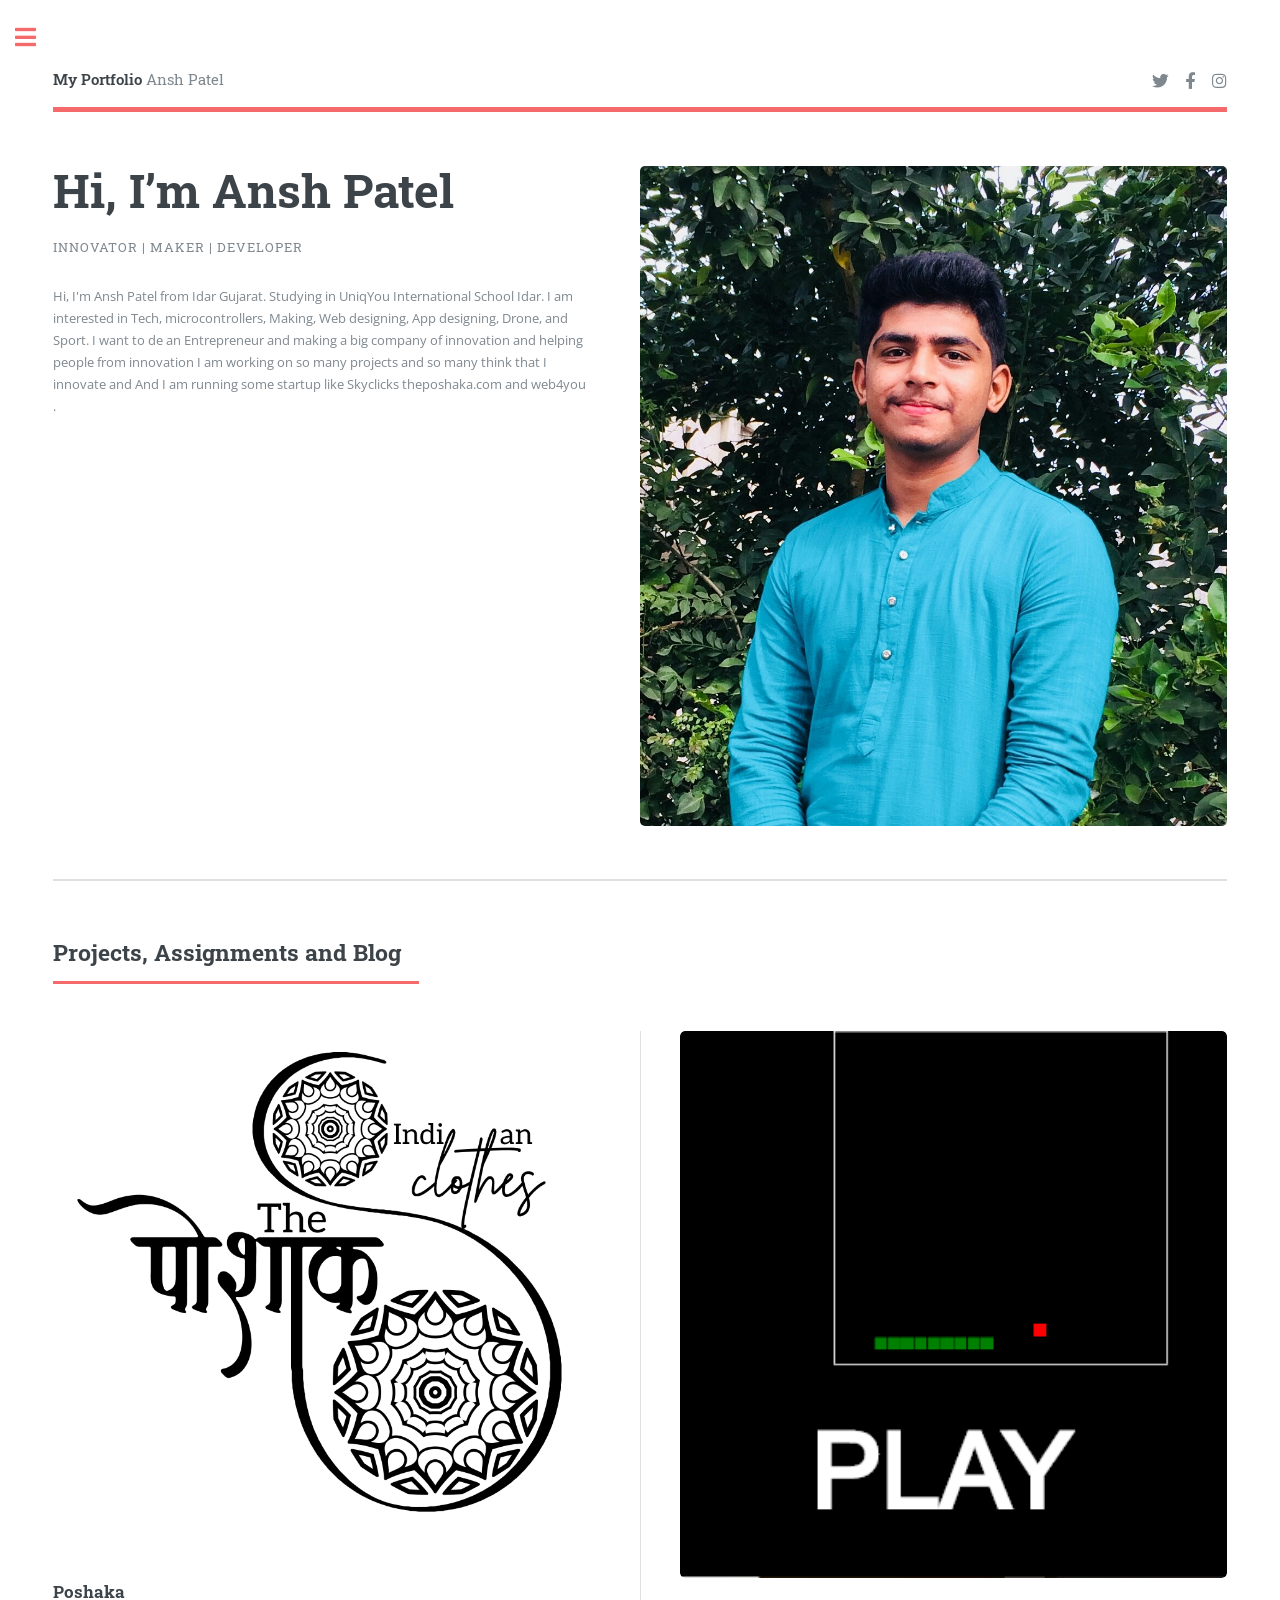
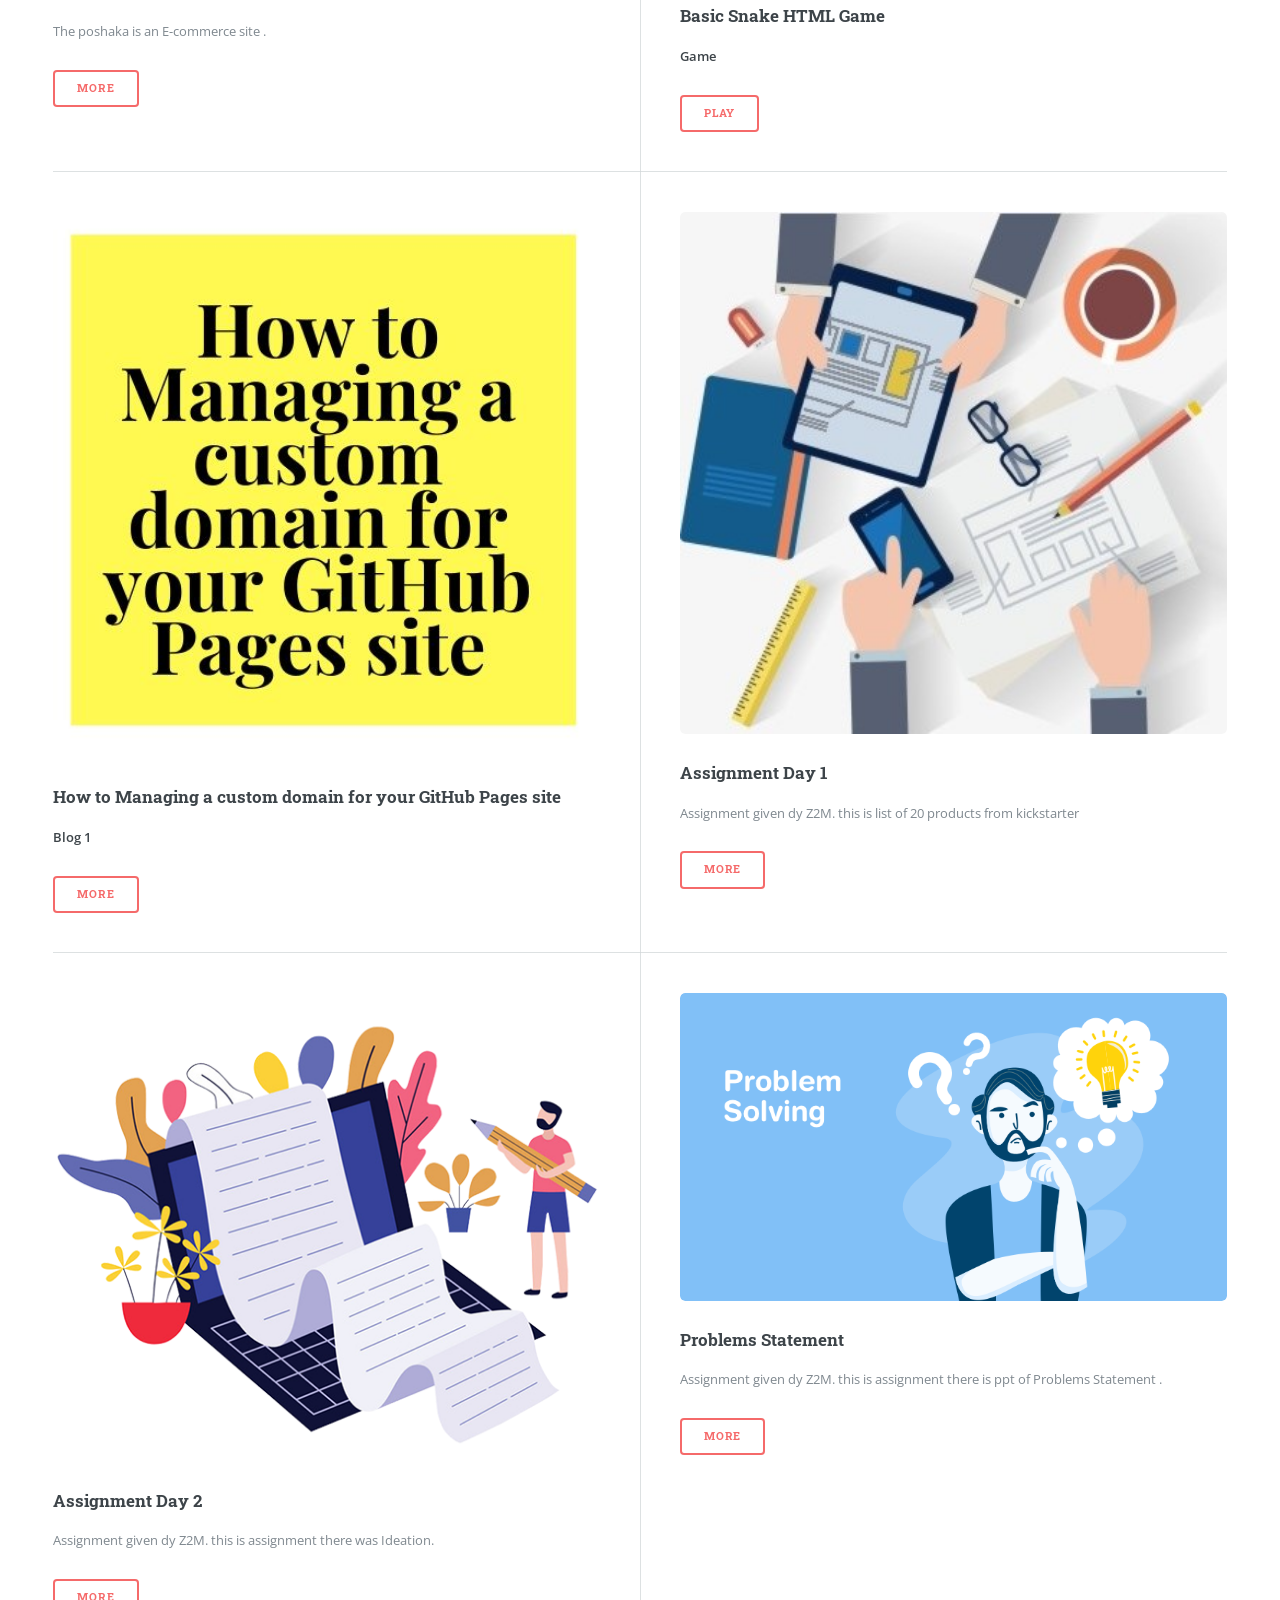
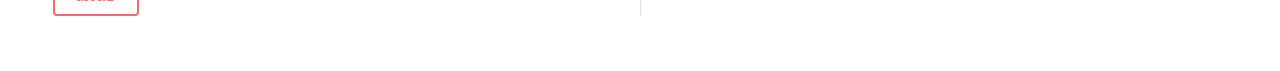
==== commit 2d4a0958: "web" ====
--- a/index.html
+++ b/index.html
@@ -59,6 +59,14 @@
 									</header>
 									<div class="posts">
 										<article>
+											<a href="https://www.theoishaka.com" class="image"><img src="images/poshak.png" alt="" /></a>
+											<h3>Poshaka</h3>
+											<p>The poshaka is an E-commerce site .</p>
+											<ul class="actions">
+												<li><a href="https://www.theoishaka.com" class="button">More</a></li>
+											</ul>
+										</article>
+										<article>
 											<a href="game.html" class="image"><img src="images/game.png" alt="" /></a>
 											<h3>Basic Snake HTML Game </h3>
 											<p><b>Game</b>  </p>
@@ -99,14 +107,7 @@
 												<li><a href="https://docs.google.com/presentation/d/1Z6bbVAYWyd75j6kCTZlpZb3O8DxMrVptlkiqEMmceQQ/edit?usp=sharing" class="button">More</a></li>
 											</ul>
 										</article>
-										<article>
-											<a href="https://www.theoishaka.com" class="image"><img src="images/poshak.png" alt="" /></a>
-											<h3>Poshaka</h3>
-											<p>The poshaka is an E-commerce site .</p>
-											<ul class="actions">
-												<li><a href="https://www.theoishaka.com" class="button">More</a></li>
-											</ul>
-										</article>
+										
 									</div>
 								</section>
 
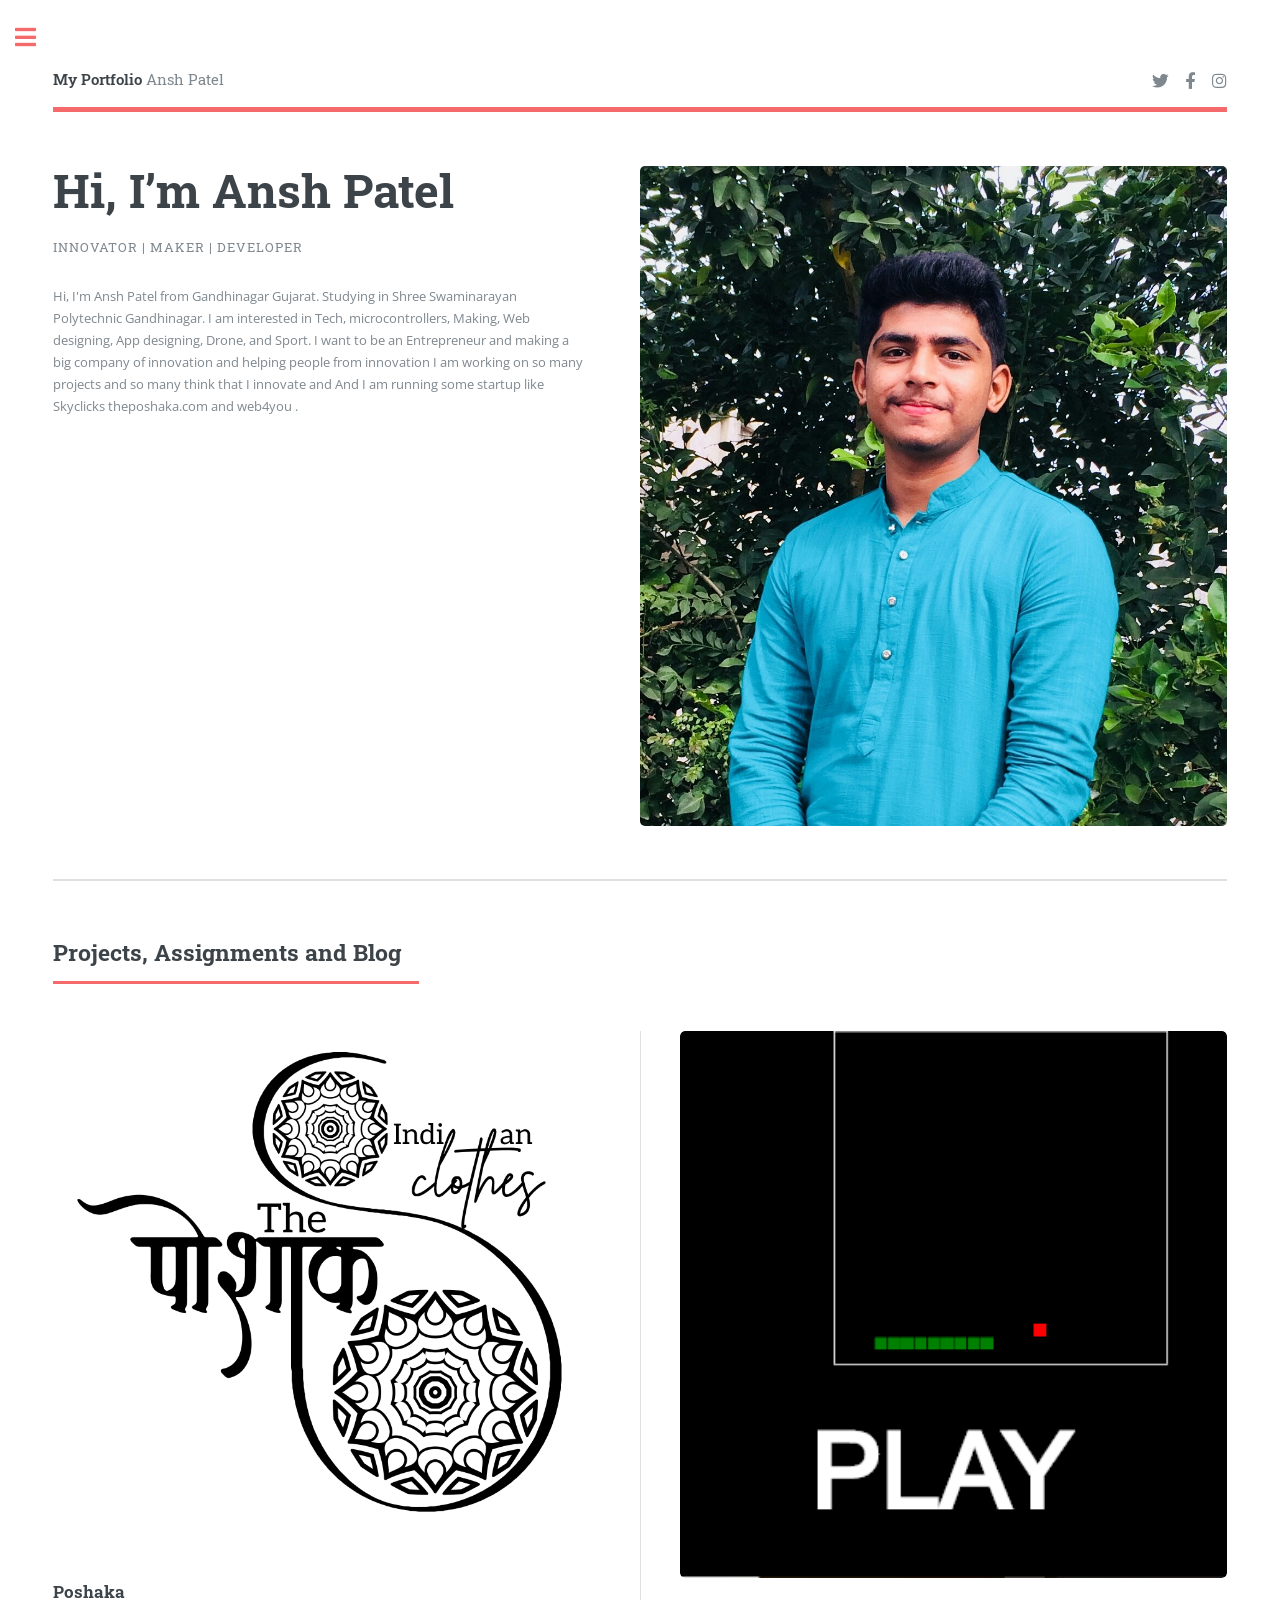
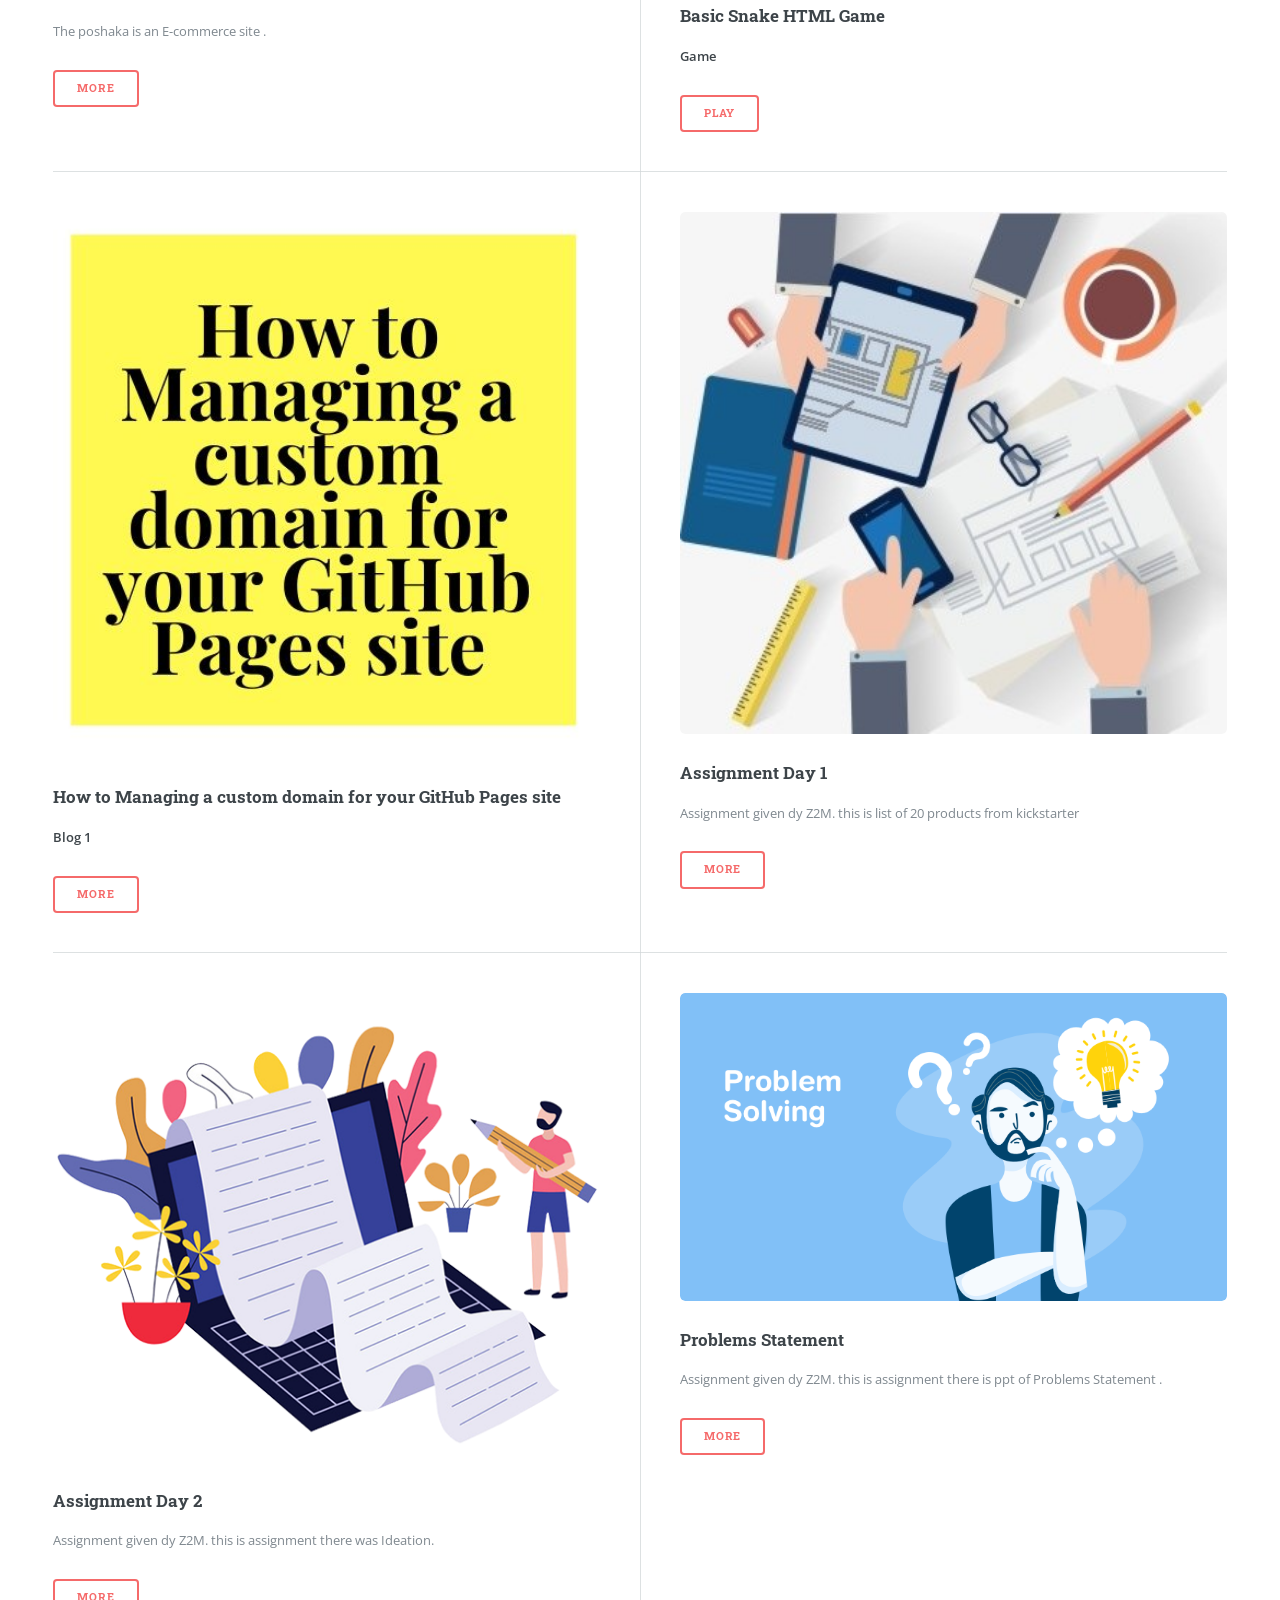
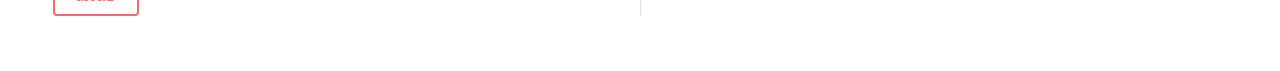
==== commit d35a3132: "some mistake" ====
--- a/index.html
+++ b/index.html
@@ -24,9 +24,9 @@
 								<header id="header">
 									<a href="index.html" class="logo"><strong>My Portfolio</strong> Ansh Patel</a>
 									<ul class="icons">
-										<li><a href="https://twitter.com/Ansh_17_1" class="icon brands fa-twitter"><span class="label">Twitter</span></a></li>
+										<li><a href="https://twitter.com/anshxco" class="icon brands fa-twitter"><span class="label">Twitter</span></a></li>
 										<li><a href="https://www.facebook.com/profile.php?id=100012694170827" class="icon brands fa-facebook-f"><span class="label">Facebook</span></a></li>
-										<li><a href="https://www.instagram.com/justlike_ansh/" class="icon brands fa-instagram"><span class="label">Instagram</span></a></li>
+										<li><a href="https://www.instagram.com/anshxco/" class="icon brands fa-instagram"><span class="label">Instagram</span></a></li>
 										
 									</ul>
 								</header>
@@ -39,7 +39,7 @@
 										</h1>
 											<p>Innovator | Maker | Developer </p>
 										</header>
-										<p>Hi, I'm Ansh Patel from Idar Gujarat. Studying in UniqYou International School Idar. I am interested in Tech, microcontrollers, Making, Web designing, App designing, Drone, and Sport. I want to de an Entrepreneur and making a big company of innovation and helping people from innovation I am working on so many projects and so many think that I innovate and And I am running some startup like Skyclicks theposhaka.com and web4you   .</p>
+										<p>Hi, I'm Ansh Patel from Gandhinagar Gujarat. Studying in Shree Swaminarayan Polytechnic Gandhinagar. I am interested in Tech, microcontrollers, Making, Web designing, App designing, Drone, and Sport. I want to be an Entrepreneur and making a big company of innovation and helping people from innovation I am working on so many projects and so many think that I innovate and And I am running some startup like Skyclicks theposhaka.com and web4you   .</p>
 										<ul class="actions">
 											
 										</ul>
@@ -182,4 +182,4 @@
 <!--End of Tawk.to Script-->
 
 	</body>
-</html>+</html>
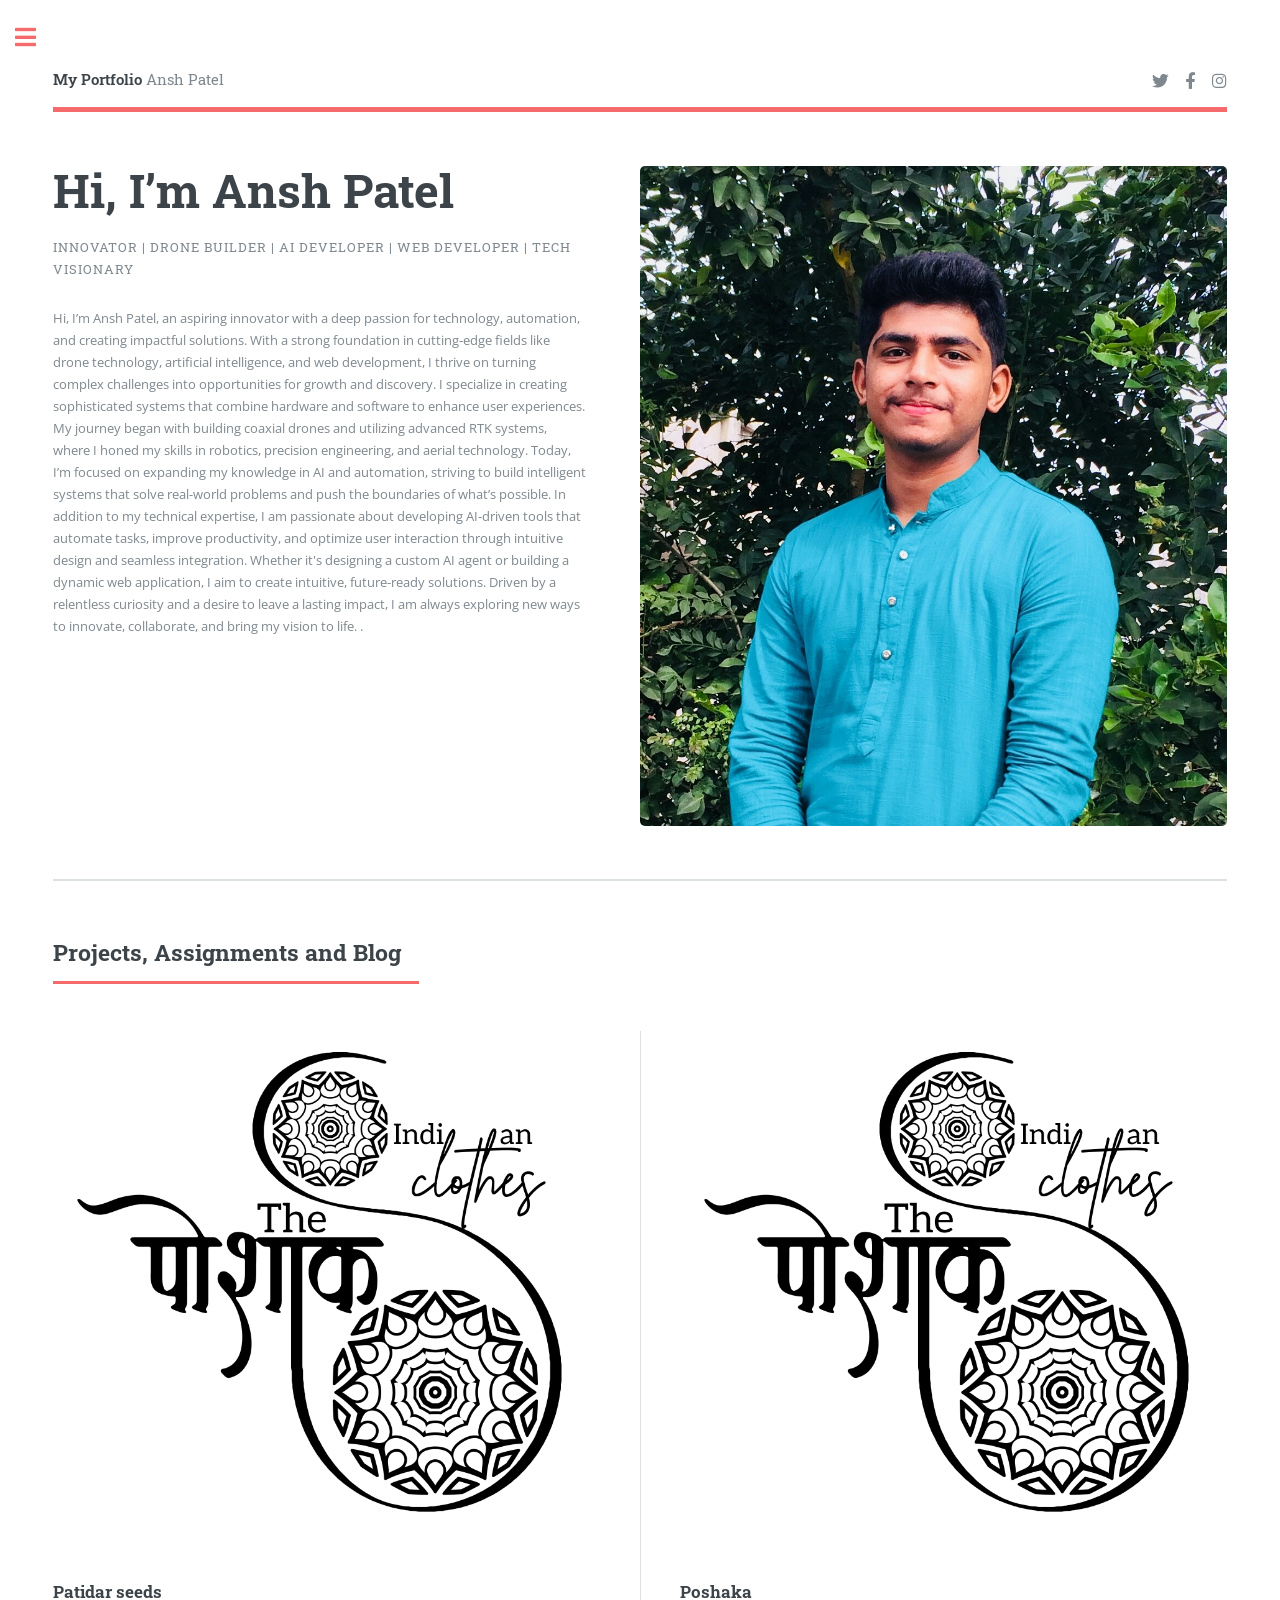
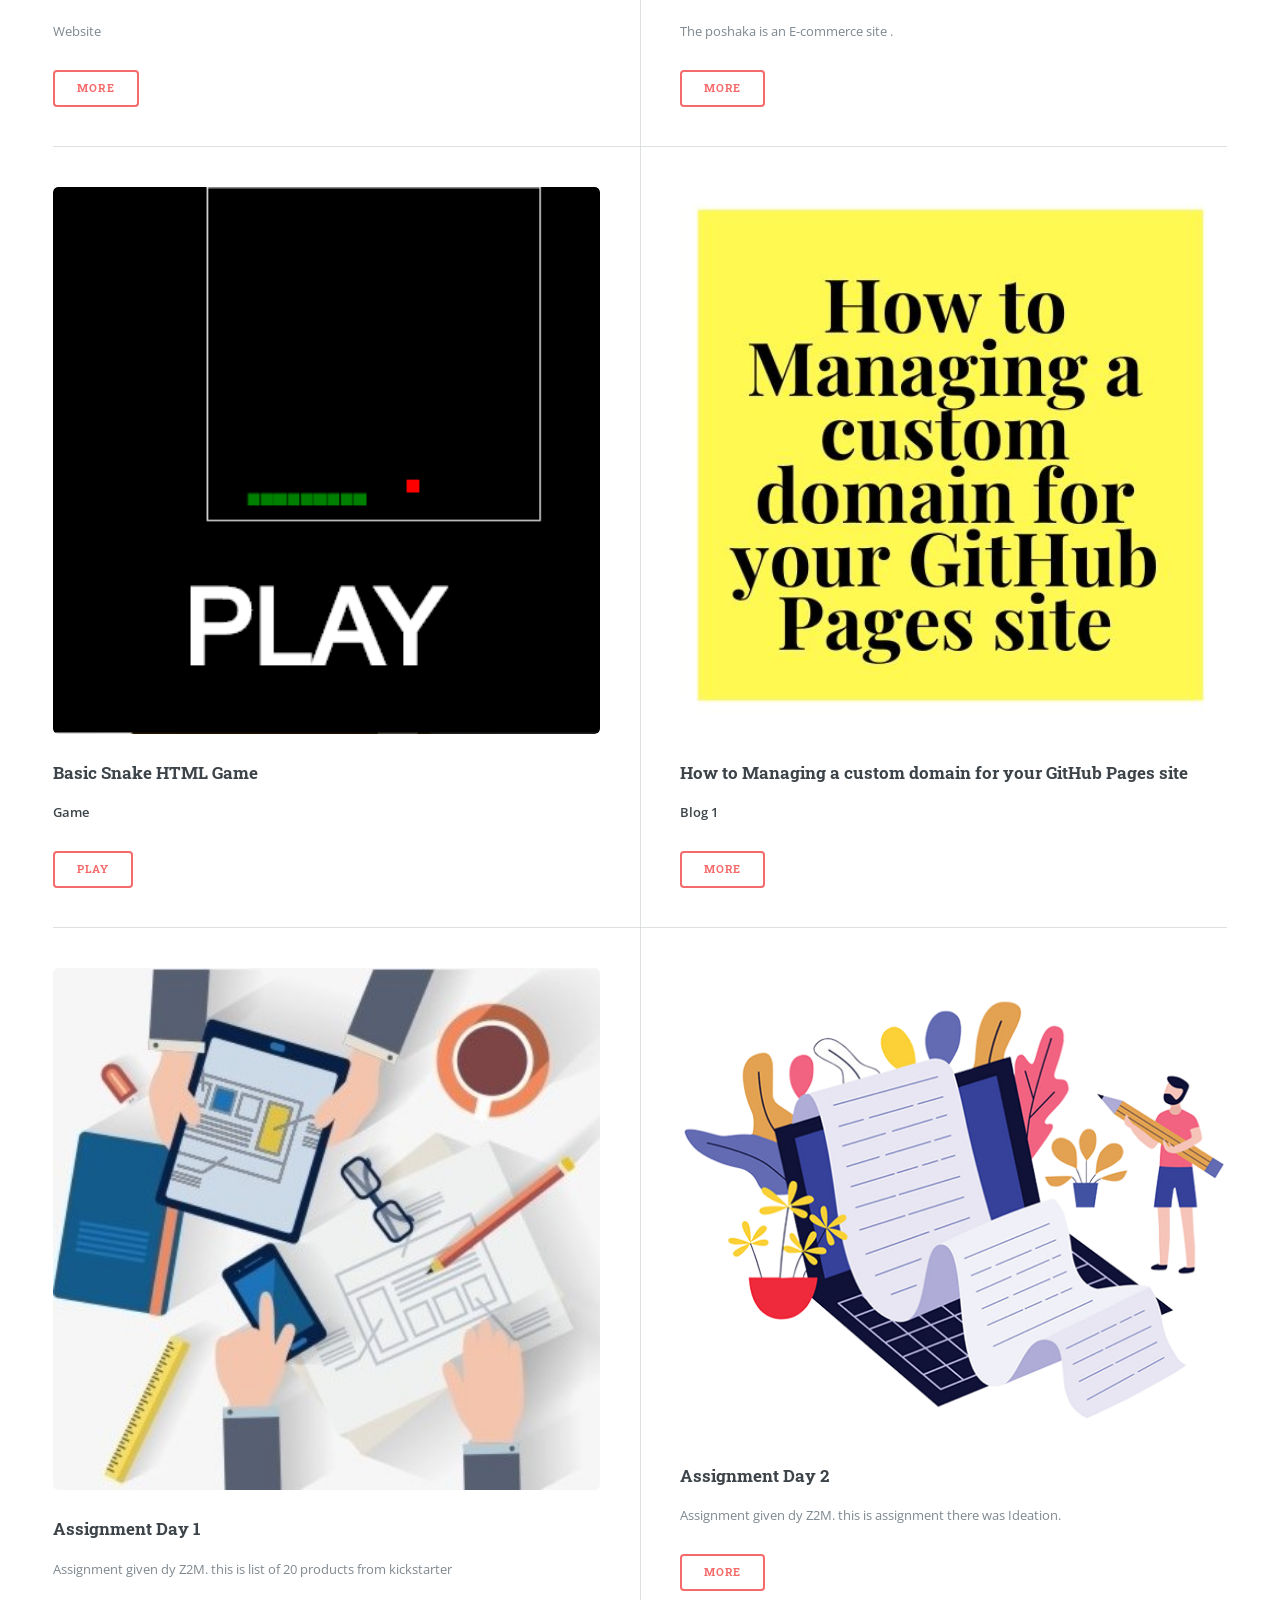
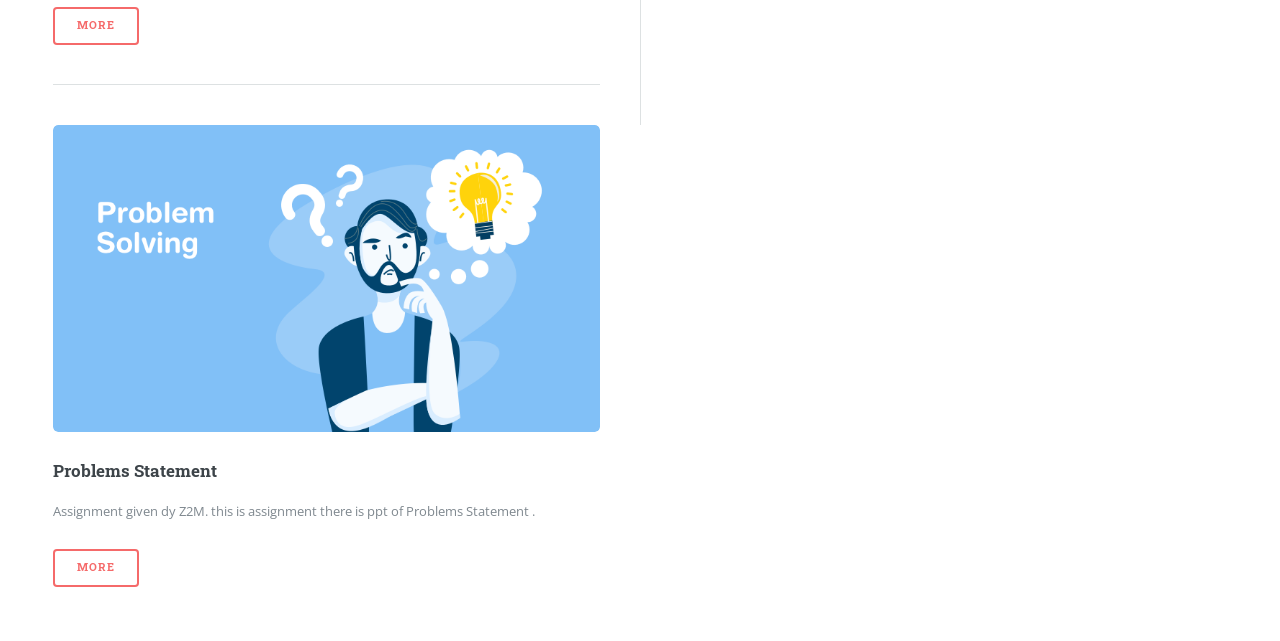
==== commit c43774e4: "Update index.html" ====
--- a/index.html
+++ b/index.html
@@ -26,7 +26,7 @@
 									<ul class="icons">
 										<li><a href="https://twitter.com/anshxco" class="icon brands fa-twitter"><span class="label">Twitter</span></a></li>
 										<li><a href="https://www.facebook.com/profile.php?id=100012694170827" class="icon brands fa-facebook-f"><span class="label">Facebook</span></a></li>
-										<li><a href="https://www.instagram.com/anshxco/" class="icon brands fa-instagram"><span class="label">Instagram</span></a></li>
+										<li><a href="https://www.instagram.com/ssupanshh/" class="icon brands fa-instagram"><span class="label">Instagram</span></a></li>
 										
 									</ul>
 								</header>
@@ -37,9 +37,15 @@
 										<header>
 											<h1>Hi, I’m Ansh Patel<br />
 										</h1>
-											<p>Innovator | Maker | Developer </p>
+											<p>Innovator | Drone Builder | AI Developer | Web Developer | Tech Visionary </p>
 										</header>
-										<p>Hi, I'm Ansh Patel from Gandhinagar Gujarat. Studying in Shree Swaminarayan Polytechnic Gandhinagar. I am interested in Tech, microcontrollers, Making, Web designing, App designing, Drone, and Sport. I want to be an Entrepreneur and making a big company of innovation and helping people from innovation I am working on so many projects and so many think that I innovate and And I am running some startup like Skyclicks theposhaka.com and web4you   .</p>
+										<p>Hi, I’m Ansh Patel, an aspiring innovator with a deep passion for technology, automation, and creating impactful solutions. With a strong foundation in cutting-edge fields like drone technology, artificial intelligence, and web development, I thrive on turning complex challenges into opportunities for growth and discovery.
+
+I specialize in creating sophisticated systems that combine hardware and software to enhance user experiences. My journey began with building coaxial drones and utilizing advanced RTK systems, where I honed my skills in robotics, precision engineering, and aerial technology. Today, I’m focused on expanding my knowledge in AI and automation, striving to build intelligent systems that solve real-world problems and push the boundaries of what’s possible.
+
+In addition to my technical expertise, I am passionate about developing AI-driven tools that automate tasks, improve productivity, and optimize user interaction through intuitive design and seamless integration. Whether it's designing a custom AI agent or building a dynamic web application, I aim to create intuitive, future-ready solutions.
+
+Driven by a relentless curiosity and a desire to leave a lasting impact, I am always exploring new ways to innovate, collaborate, and bring my vision to life.   .</p>
 										<ul class="actions">
 											
 										</ul>
@@ -58,6 +64,14 @@
 										<h2>Projects, Assignments and Blog </h2>
 									</header>
 									<div class="posts">
+										<article>
+											<a href="https://www.patidarseeds.in" class="image"><img src="images/poshak.png" alt="" /></a>
+											<h3>Patidar seeds</h3>
+											<p>Website</p>
+											<ul class="actions">
+												<li><a href="https://www.patidarseeds.com" class="button">More</a></li>
+											</ul>
+										</article>
 										<article>
 											<a href="https://www.theoishaka.com" class="image"><img src="images/poshak.png" alt="" /></a>
 											<h3>Poshaka</h3>
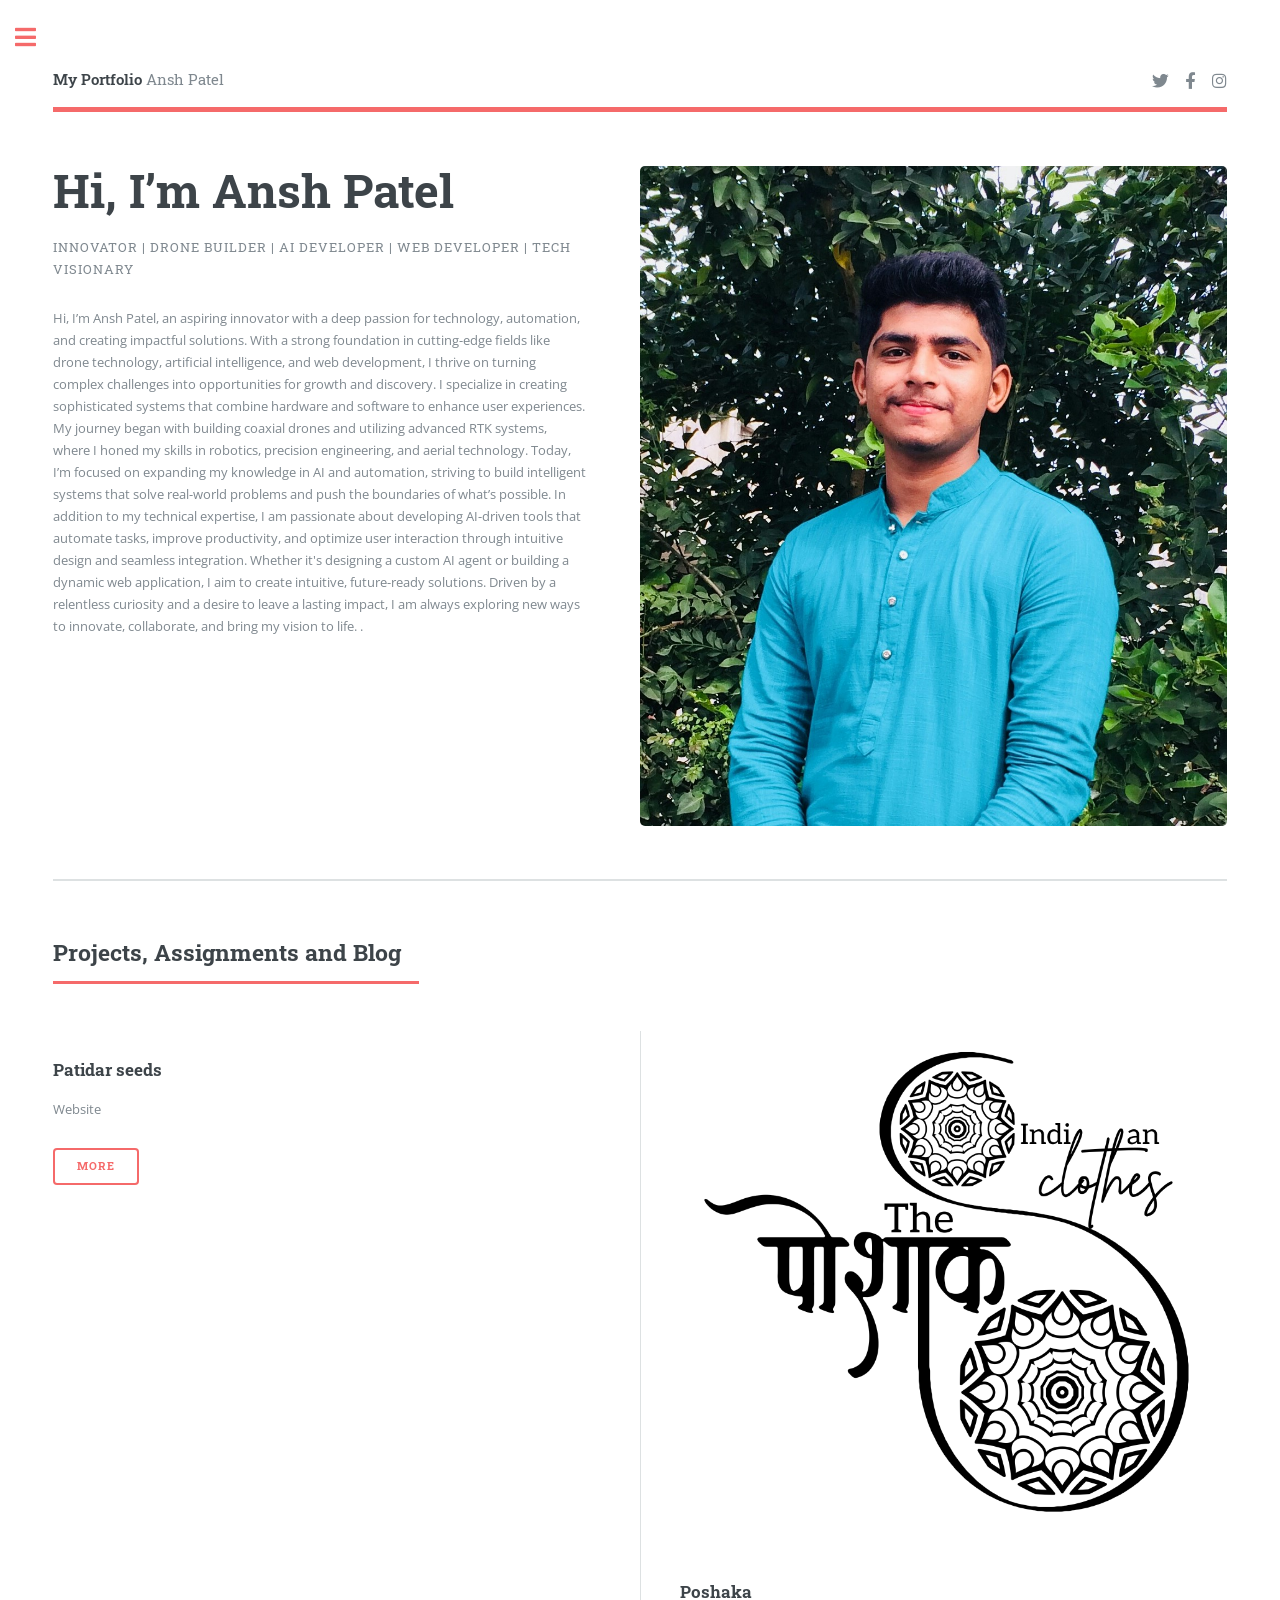
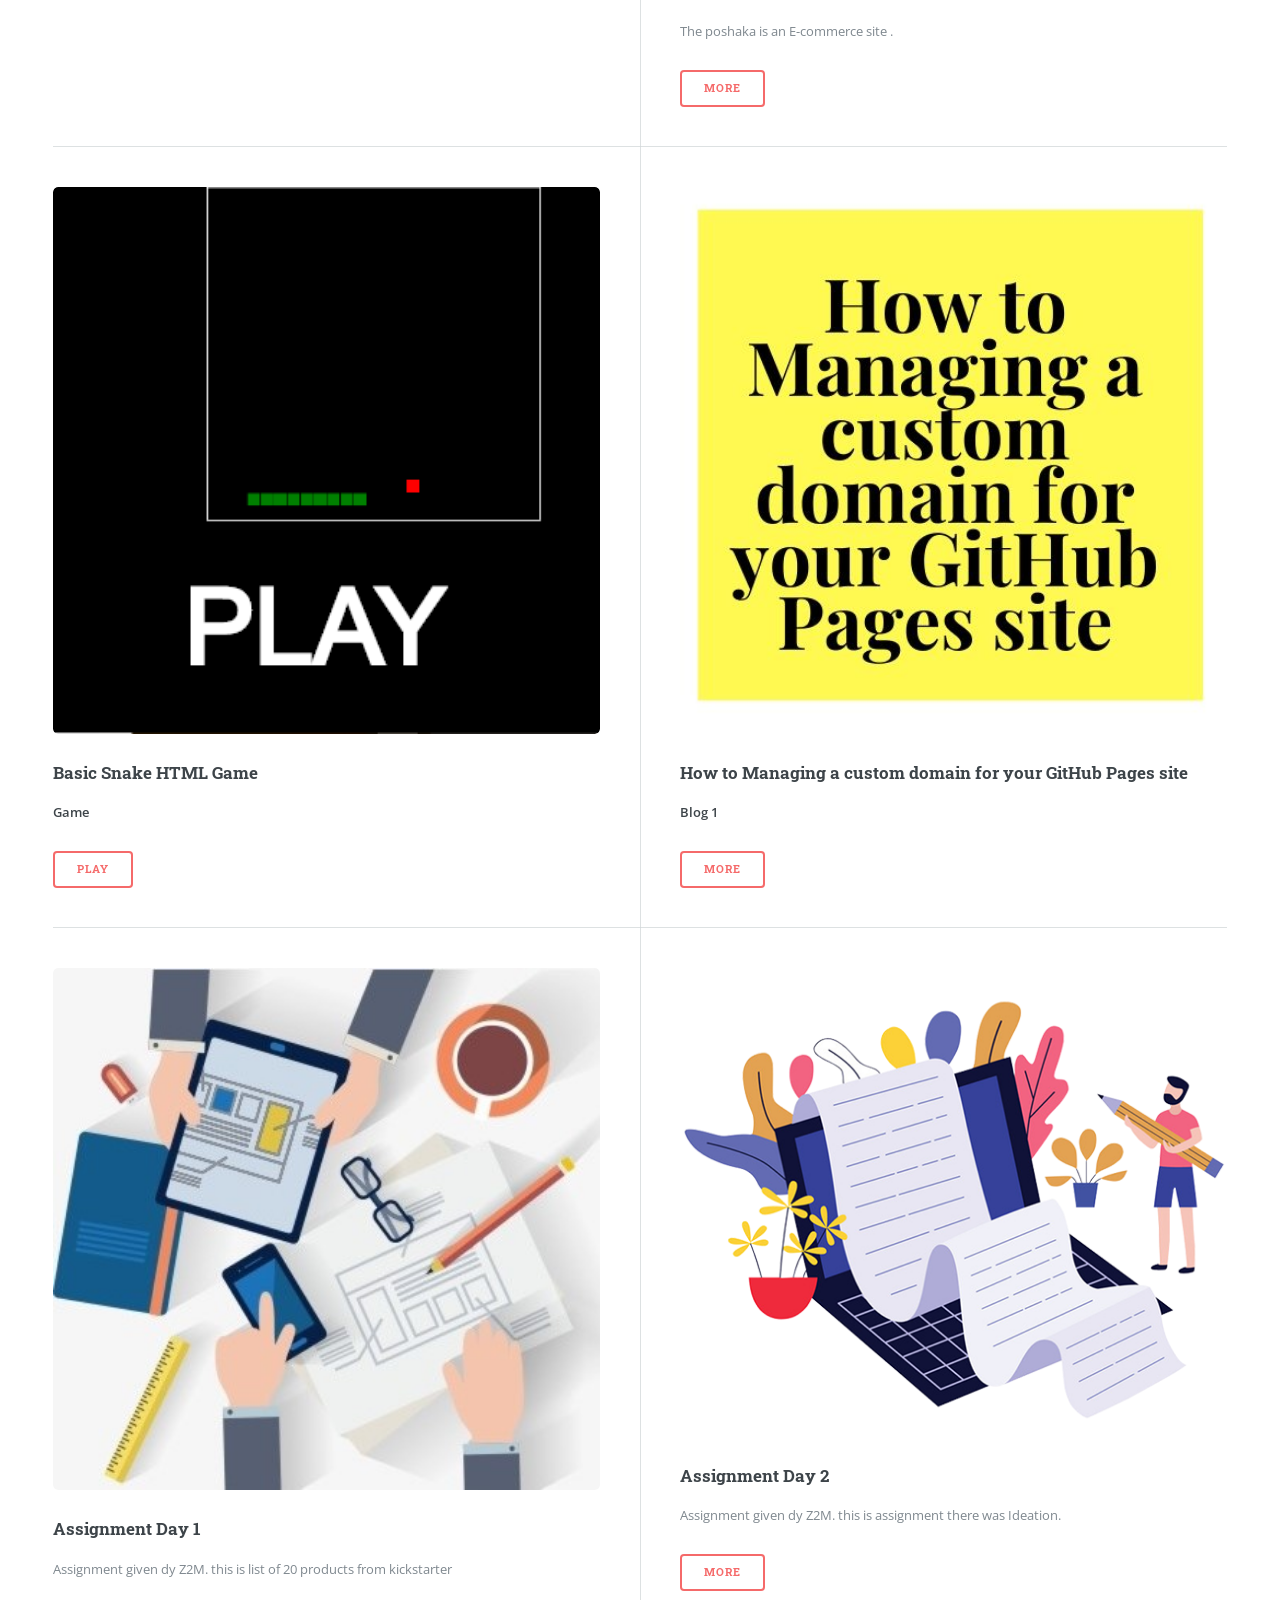
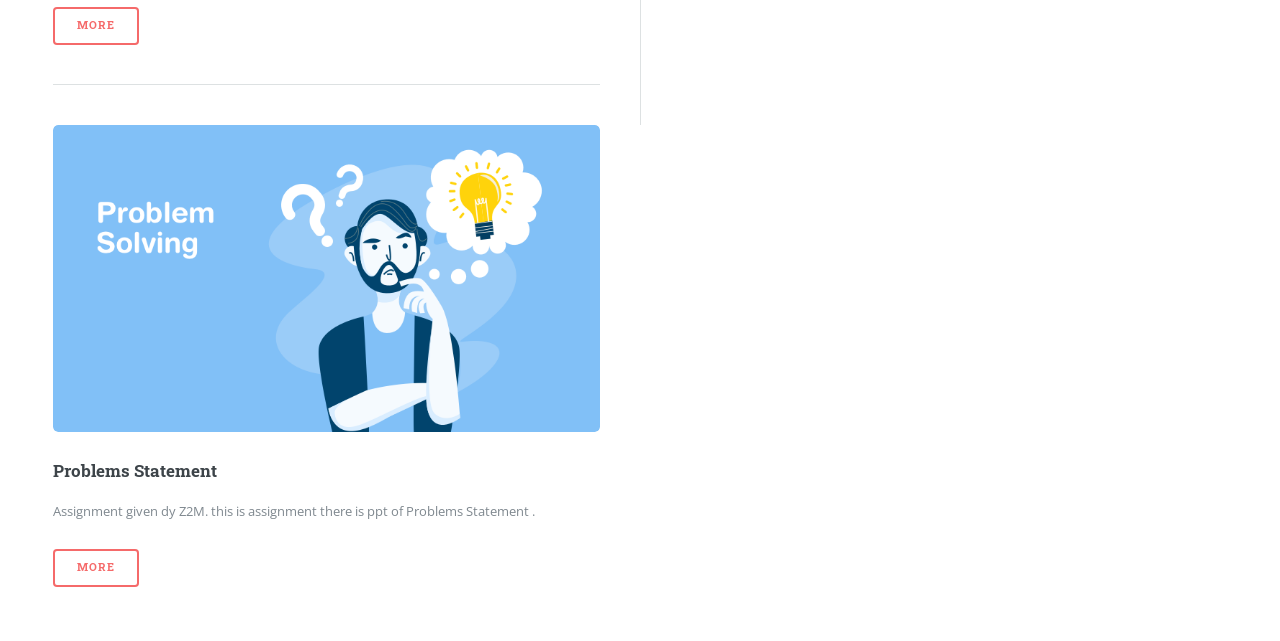
==== commit 0da906f4: "Update index.html" ====
--- a/index.html
+++ b/index.html
@@ -65,11 +65,11 @@
 									</header>
 									<div class="posts">
 										<article>
-											<a href="https://www.patidarseeds.in" class="image"><img src="images/poshak.png" alt="" /></a>
+											<a href="https://patidarseeds.in/" class="image"><img src="images/patidarseeds.png" alt="" /></a>
 											<h3>Patidar seeds</h3>
 											<p>Website</p>
 											<ul class="actions">
-												<li><a href="https://www.patidarseeds.com" class="button">More</a></li>
+												<li><a href="https://patidarseeds.in/" class="button">More</a></li>
 											</ul>
 										</article>
 										<article>
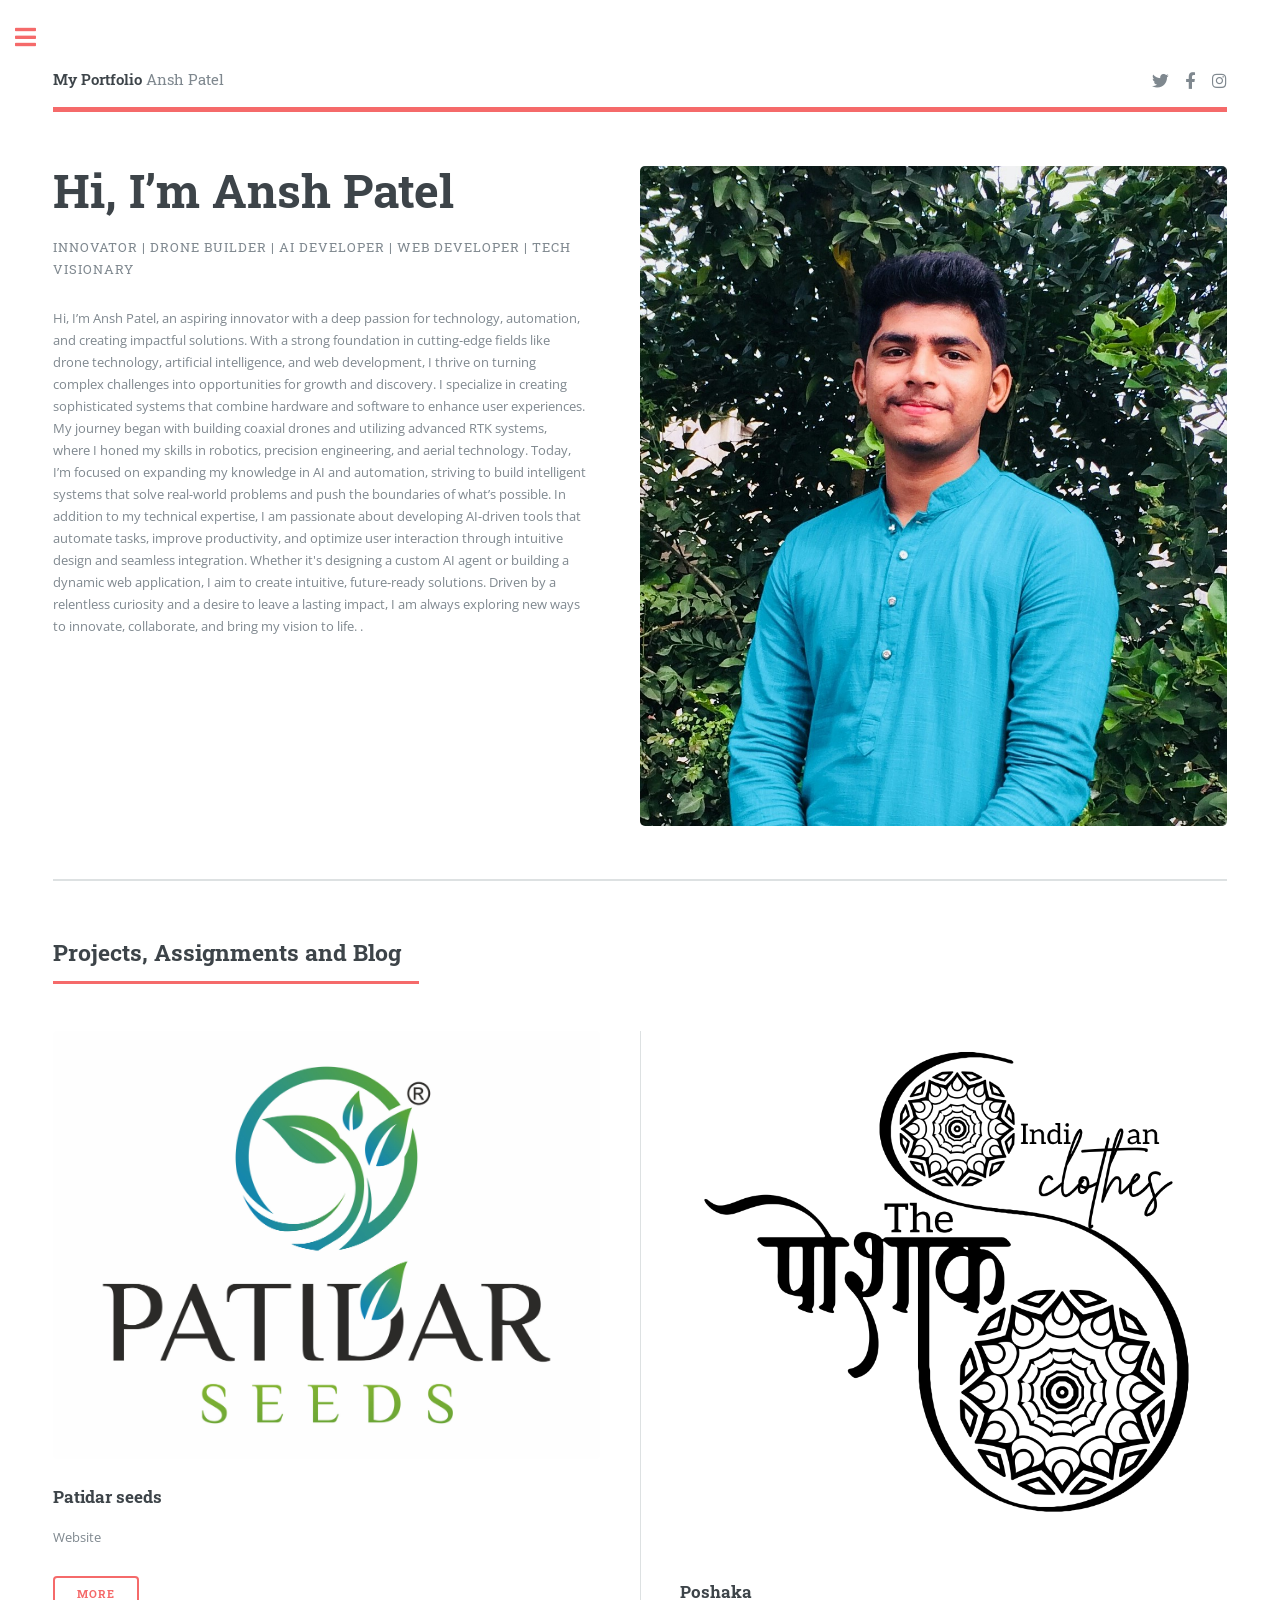
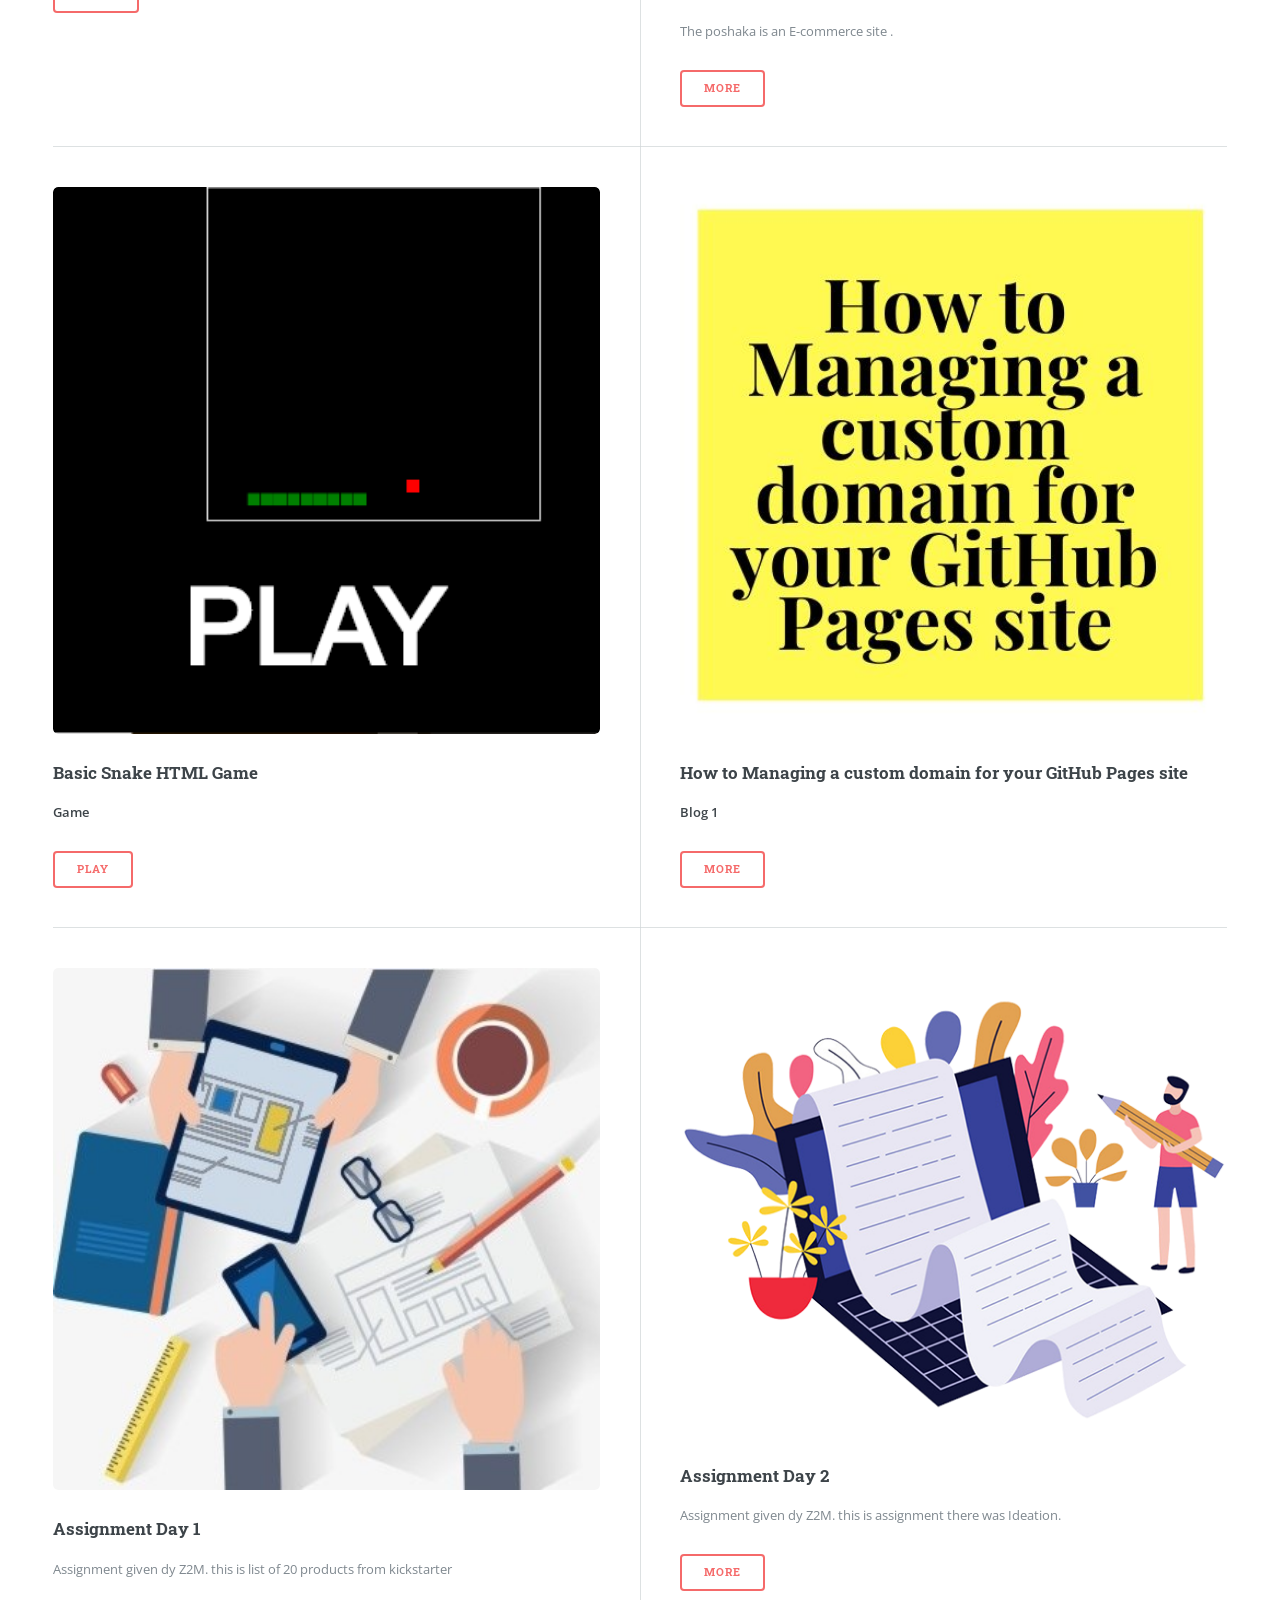
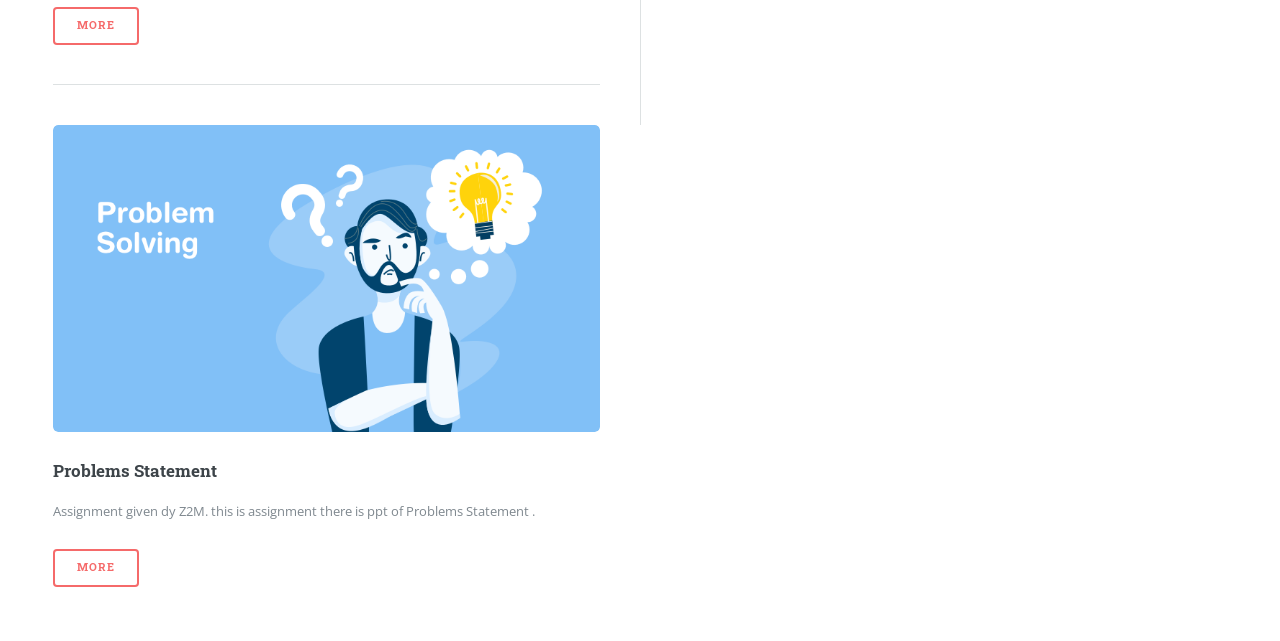
==== commit b4424834: "Update index.html" ====
--- a/index.html
+++ b/index.html
@@ -65,7 +65,7 @@
 									</header>
 									<div class="posts">
 										<article>
-											<a href="https://patidarseeds.in/" class="image"><img src="images/patidarseeds.png" alt="" /></a>
+											<a href="https://patidarseeds.in/" class="image"><img src="images/patidarseeds.jpg" alt="" /></a>
 											<h3>Patidar seeds</h3>
 											<p>Website</p>
 											<ul class="actions">
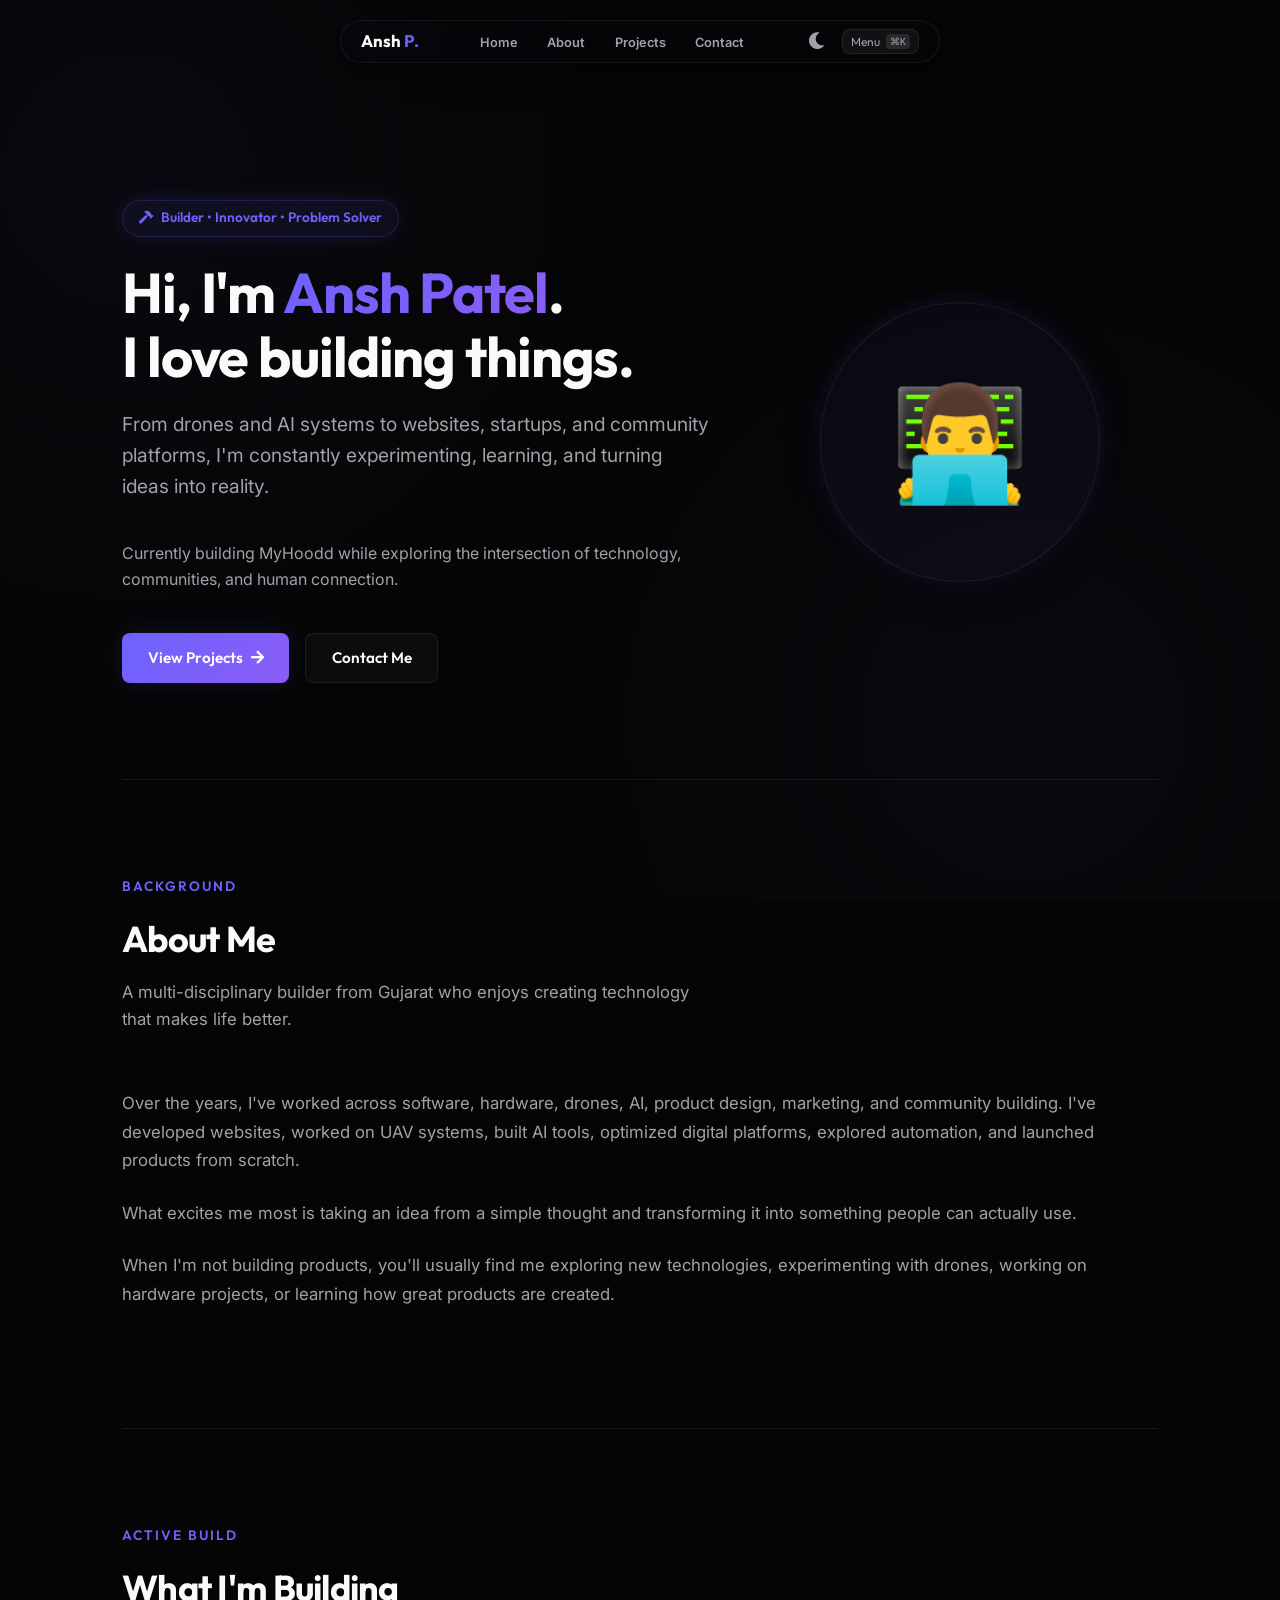
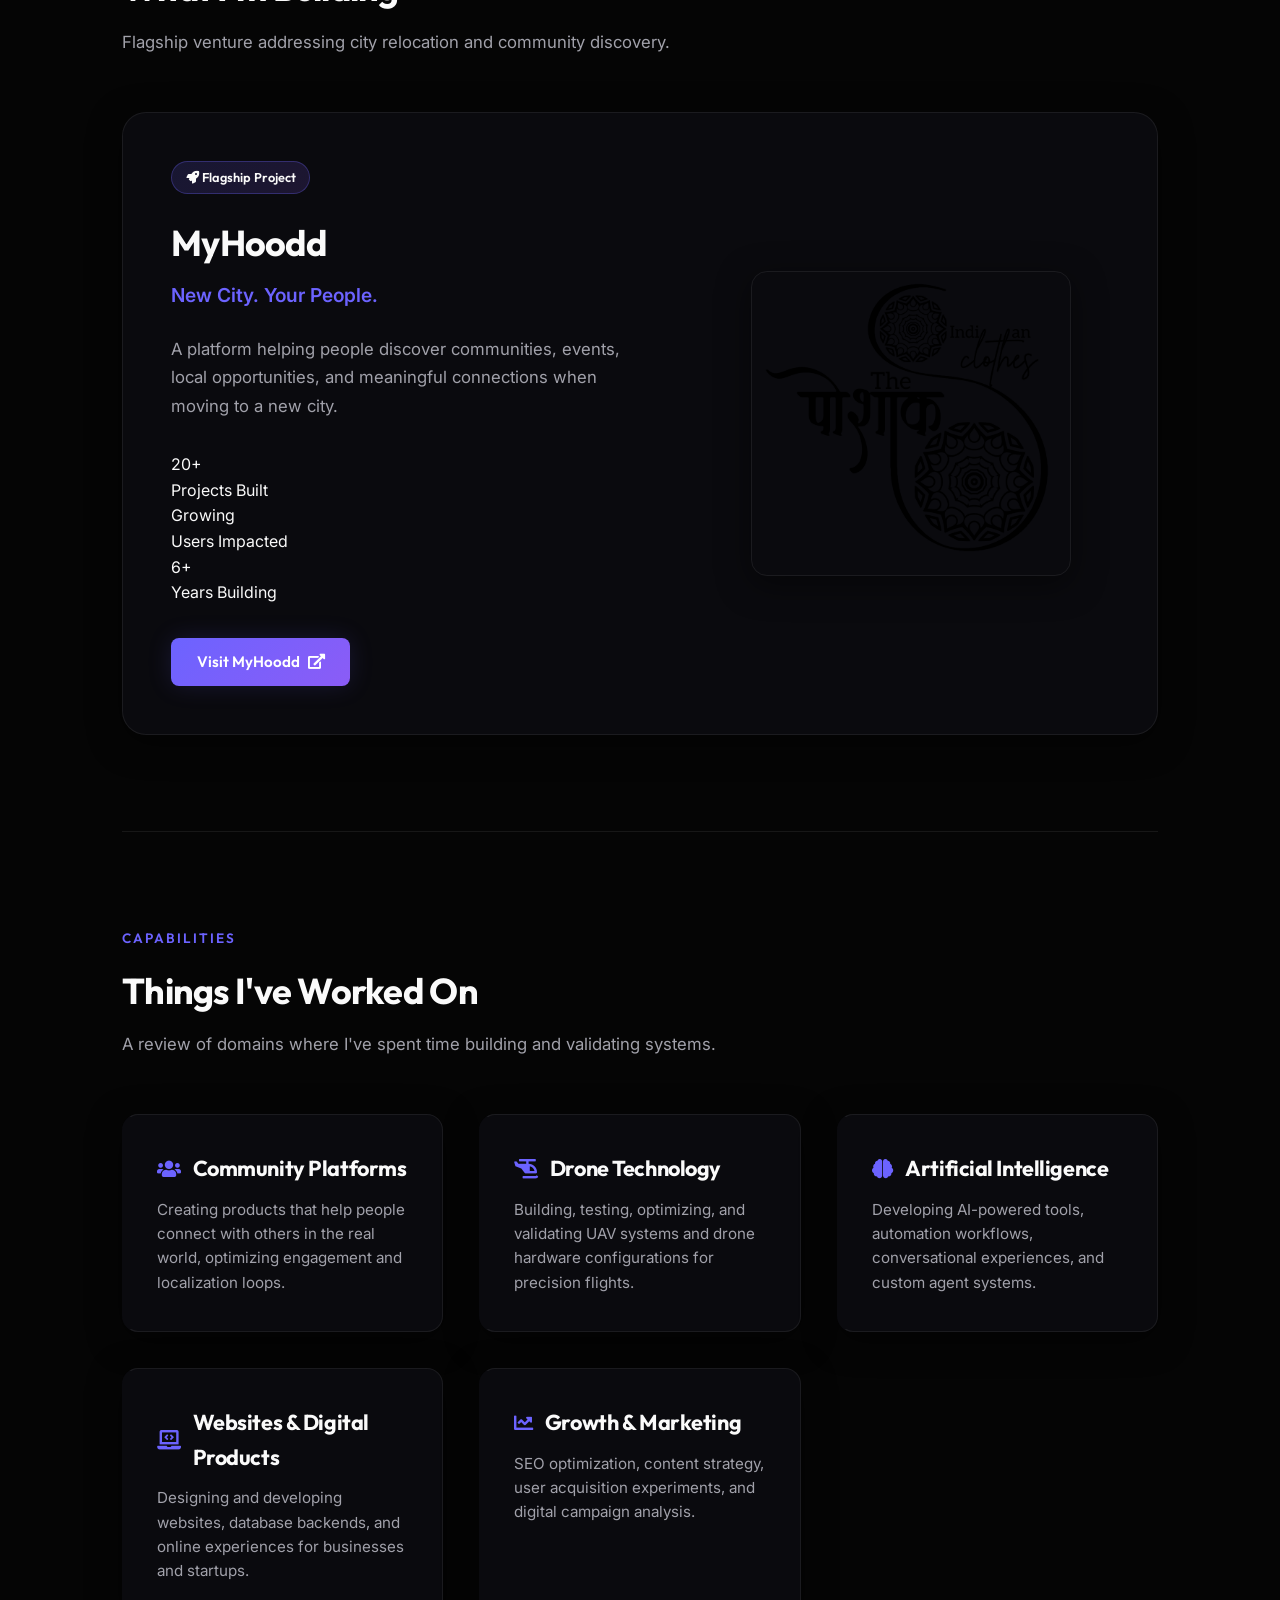
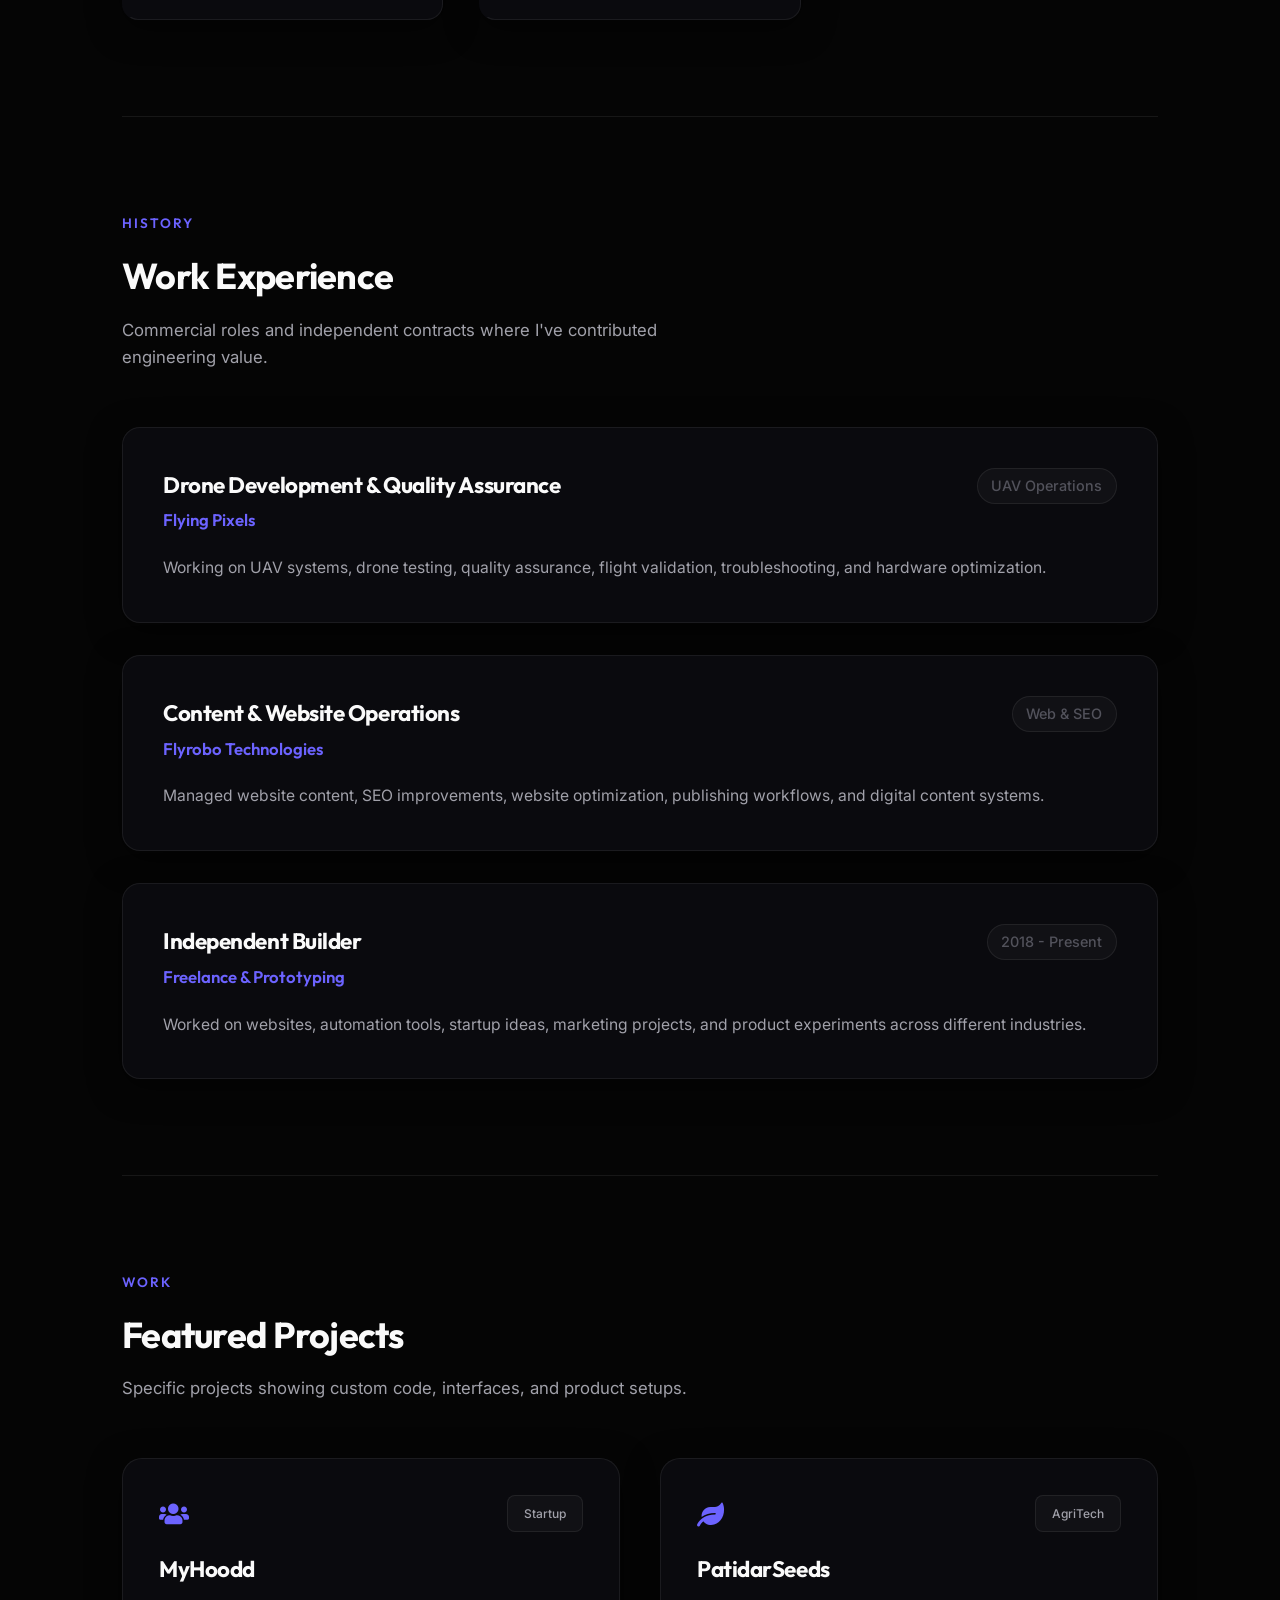
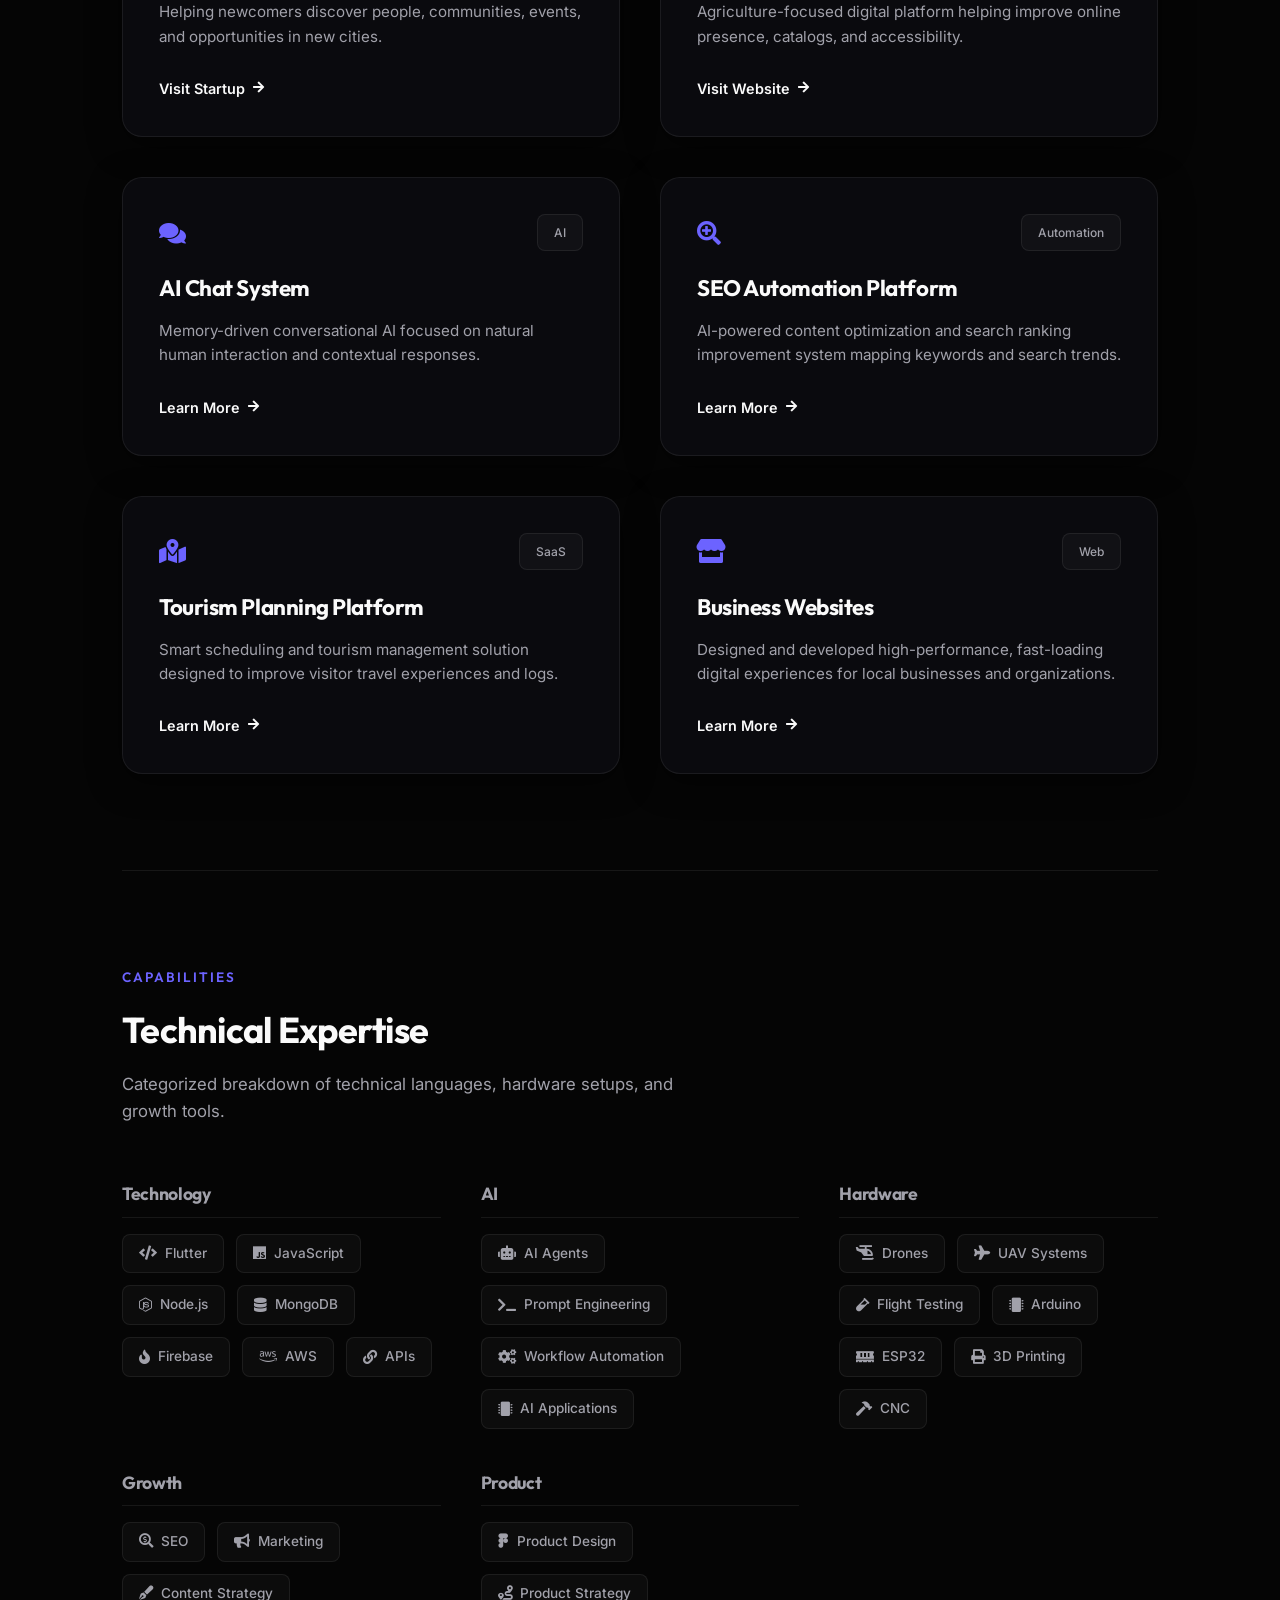
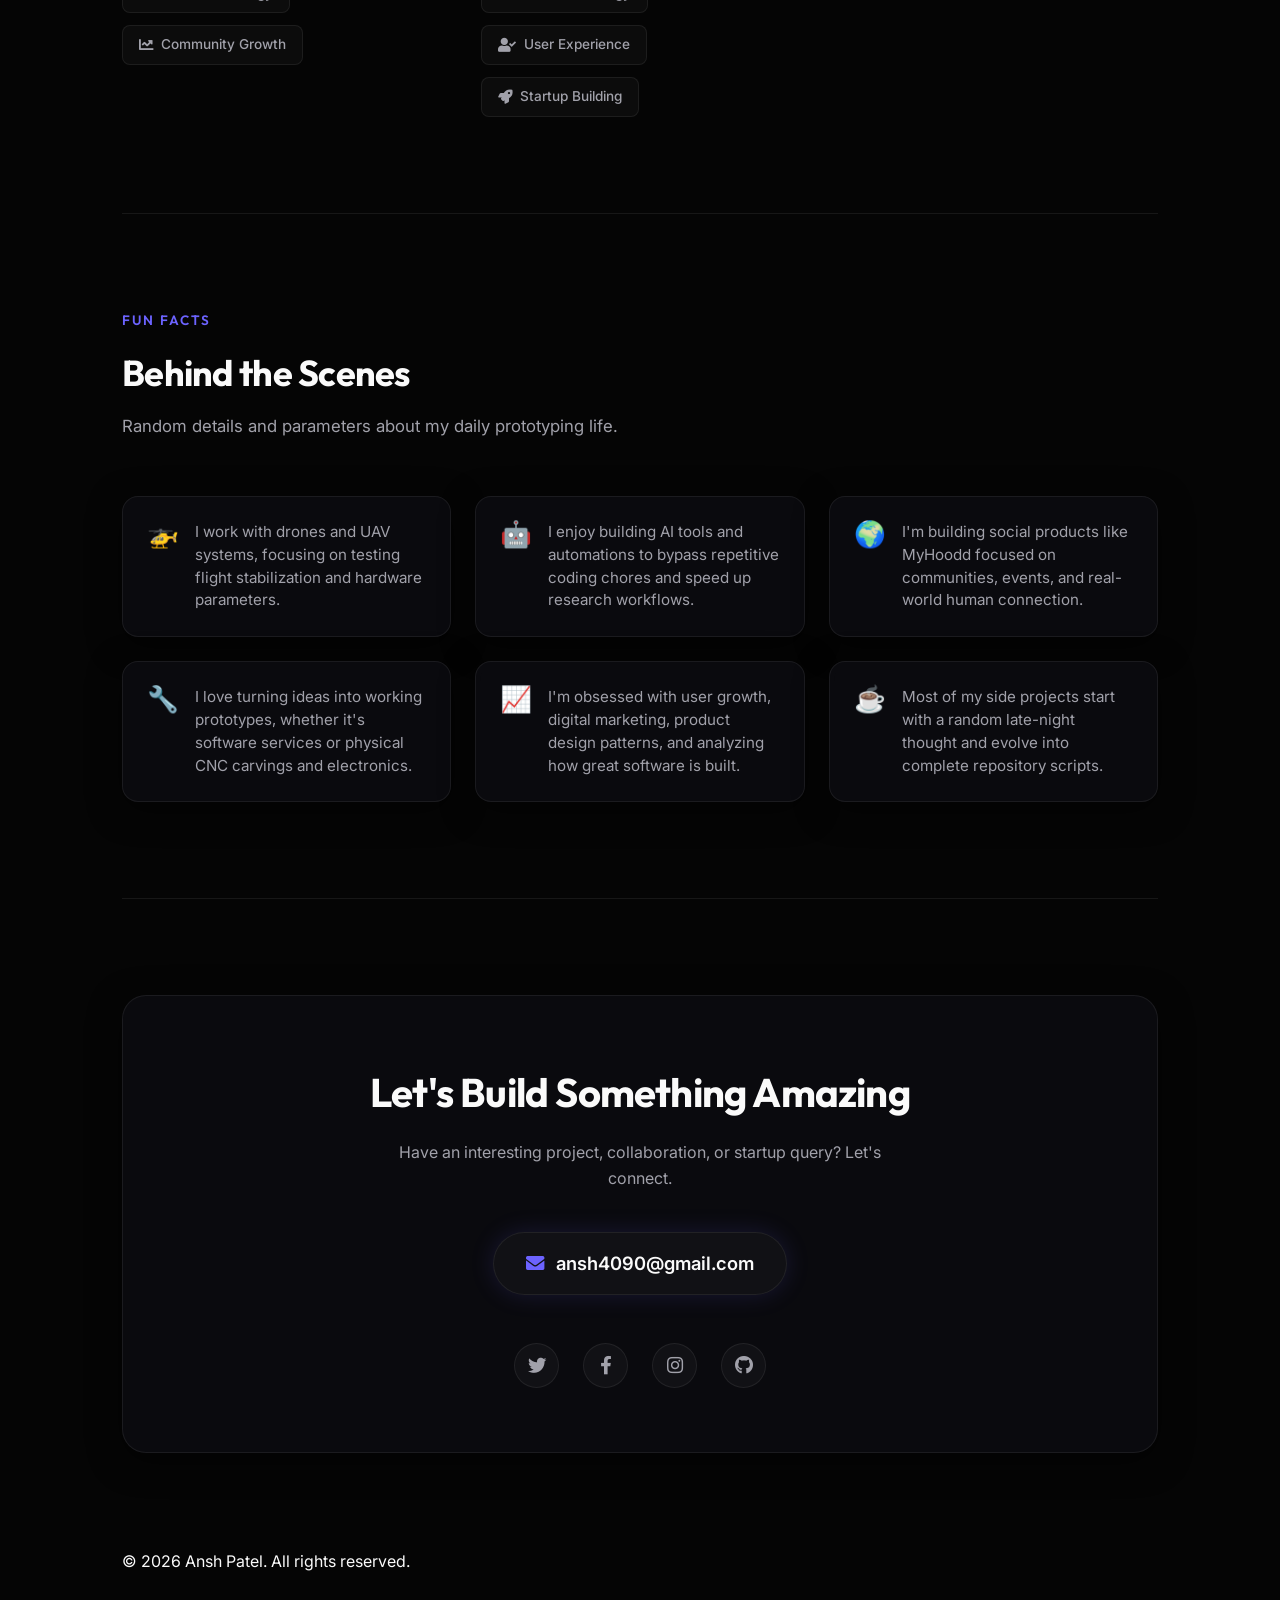
==== commit 0b865b92: "Redesign portfolio website as Builder brand, add floating capsule dock navbar and ⌘K Raycast-style c" ====
--- a/index.html
+++ b/index.html
@@ -1,199 +1,725 @@
 <!DOCTYPE HTML>
-<!--
-	Editorial by HTML5 UP
-	html5up.net | @ajlkn
-	Free for personal and commercial use under the CCA 3.0 license (html5up.net/license)
--->
-<html>
+<html lang="en">
 	<head>
-		<title>Ansh Patel</title>
+		<title>Ansh Patel | Builder • Innovator • Problem Solver</title>
 		<meta charset="utf-8" />
 		<meta name="viewport" content="width=device-width, initial-scale=1, user-scalable=no" />
-		<link rel="stylesheet" href="assets/css/main.css" />
+		
+		<!-- SEO Meta Tags -->
+		<meta name="description" content="Personal portfolio of Ansh Patel, Builder, Innovator, and Problem Solver. Building products, drones, AI systems, and digital experiences." />
+		<meta name="keywords" content="Ansh Patel, Ansh Patel Builder, Ansh Patel MyHoodd, Startup Founder Gujarat, Entrepreneur Gujarat, Web Developer Gujarat, Startup Builder India, Personal Portfolio Founder, Drone Builder, AI Developer" />
+		<meta name="author" content="Ansh Patel" />
+
+		<!-- Open Graph / Facebook -->
+		<meta property="og:type" content="profile" />
+		<meta property="og:title" content="Ansh Patel | Builder • Innovator • Problem Solver" />
+		<meta property="og:description" content="Building products, drones, AI systems, and digital experiences that solve real-world problems." />
+		<meta property="og:image" content="images/avatar.png" />
+		<meta property="og:url" content="https://www.myhoodd.com" />
+
+		<!-- Twitter -->
+		<meta property="twitter:card" content="summary_large_image" />
+		<meta property="twitter:title" content="Ansh Patel | Builder • Innovator • Problem Solver" />
+		<meta property="twitter:description" content="Building products, drones, AI systems, and digital experiences that solve real-world problems." />
+		<meta property="twitter:image" content="images/avatar.png" />
+		<meta property="twitter:site" content="@anshxco" />
+
+		<!-- Schema Markup (JSON-LD) -->
+		<script type="application/ld+json">
+		{
+			"@context": "https://schema.org",
+			"@type": "Person",
+			"name": "Ansh Patel",
+			"jobTitle": "Builder • Innovator • Problem Solver",
+			"worksFor": {
+				"@type": "Organization",
+				"name": "MyHoodd"
+			},
+			"url": "https://www.myhoodd.com",
+			"sameAs": [
+				"https://twitter.com/anshxco",
+				"https://github.com/anshinfo",
+				"https://www.instagram.com/ssupanshh/",
+				"https://www.facebook.com/profile.php?id=100012694170827"
+			],
+			"address": {
+				"@type": "PostalAddress",
+				"addressRegion": "Gujarat",
+				"addressCountry": "India"
+			}
+		}
+		</script>
+
+		<!-- Stylesheets -->
+		<link rel="stylesheet" href="assets/css/fontawesome-all.min.css" />
+		<link rel="stylesheet" href="assets/css/modern.css" />
 	</head>
-	<body class="is-preload">
-
-		<!-- Wrapper -->
-			<div id="wrapper">
-
-				<!-- Main -->
-					<div id="main">
-						<div class="inner">
-
-							<!-- Header -->
-								<header id="header">
-									<a href="index.html" class="logo"><strong>My Portfolio</strong> Ansh Patel</a>
-									<ul class="icons">
-										<li><a href="https://twitter.com/anshxco" class="icon brands fa-twitter"><span class="label">Twitter</span></a></li>
-										<li><a href="https://www.facebook.com/profile.php?id=100012694170827" class="icon brands fa-facebook-f"><span class="label">Facebook</span></a></li>
-										<li><a href="https://www.instagram.com/ssupanshh/" class="icon brands fa-instagram"><span class="label">Instagram</span></a></li>
-										
-									</ul>
-								</header>
-
-							<!-- Banner -->
-								<section id="banner">
-									<div class="content">
-										<header>
-											<h1>Hi, I’m Ansh Patel<br />
-										</h1>
-											<p>Innovator | Drone Builder | AI Developer | Web Developer | Tech Visionary </p>
-										</header>
-										<p>Hi, I’m Ansh Patel, an aspiring innovator with a deep passion for technology, automation, and creating impactful solutions. With a strong foundation in cutting-edge fields like drone technology, artificial intelligence, and web development, I thrive on turning complex challenges into opportunities for growth and discovery.
-
-I specialize in creating sophisticated systems that combine hardware and software to enhance user experiences. My journey began with building coaxial drones and utilizing advanced RTK systems, where I honed my skills in robotics, precision engineering, and aerial technology. Today, I’m focused on expanding my knowledge in AI and automation, striving to build intelligent systems that solve real-world problems and push the boundaries of what’s possible.
-
-In addition to my technical expertise, I am passionate about developing AI-driven tools that automate tasks, improve productivity, and optimize user interaction through intuitive design and seamless integration. Whether it's designing a custom AI agent or building a dynamic web application, I aim to create intuitive, future-ready solutions.
-
-Driven by a relentless curiosity and a desire to leave a lasting impact, I am always exploring new ways to innovate, collaborate, and bring my vision to life.   .</p>
-										<ul class="actions">
-											
-										</ul>
-									</div>
-									<span class="image object">
-										<img src="images/ansh.jpg" alt="" />
-									</span>
-								</section>
-
-							<!-- Section -->
-							
-
-							<!-- Section -->
-								<section>
-									<header class="major">
-										<h2>Projects, Assignments and Blog </h2>
-									</header>
-									<div class="posts">
-										<article>
-											<a href="https://patidarseeds.in/" class="image"><img src="images/patidarseeds.jpg" alt="" /></a>
-											<h3>Patidar seeds</h3>
-											<p>Website</p>
-											<ul class="actions">
-												<li><a href="https://patidarseeds.in/" class="button">More</a></li>
-											</ul>
-										</article>
-										<article>
-											<a href="https://www.theoishaka.com" class="image"><img src="images/poshak.png" alt="" /></a>
-											<h3>Poshaka</h3>
-											<p>The poshaka is an E-commerce site .</p>
-											<ul class="actions">
-												<li><a href="https://www.theoishaka.com" class="button">More</a></li>
-											</ul>
-										</article>
-										<article>
-											<a href="game.html" class="image"><img src="images/game.png" alt="" /></a>
-											<h3>Basic Snake HTML Game </h3>
-											<p><b>Game</b>  </p>
-											<ul class="actions">
-												<li><a href="game.html" class="button">Play</a></li>
-											</ul>
-										</article>
-										<article>
-											<a href="blog1" class="image"><img src="images/tm.jpg" alt="" /></a>
-											<h3>How to Managing a custom domain for your GitHub Pages site </h3>
-											<p><b>Blog 1</b>  </p>
-											<ul class="actions">
-												<li><a href="blog1.html" class="button">More</a></li>
-											</ul>
-										</article>
-										<article>
-											<a href="https://patelansh.github.io/documentation/day1/" class="image"><img src="images/day.jpg" alt="" /></a>
-											<h3>Assignment Day 1 </h3>
-											<p>Assignment given dy Z2M. this is list of 20 products from kickstarter  </p>
-											<ul class="actions">
-												<li><a href="https://patelansh.github.io/documentation/day1/" class="button">More</a></li>
-											</ul>
-										</article>
-										
-										<article>
-											<a href="https://patelansh.github.io/assignment/day2/" class="image"><img src="images/day2.jpg" alt="" /></a>
-											<h3>Assignment Day 2</h3>
-											<p>Assignment given dy Z2M. this is assignment there was Ideation.</p>
-											<ul class="actions">
-												<li><a href="https://patelansh.github.io/assignment/day2/" class="button">More</a></li>
-											</ul>
-										</article>
-										<article>
-											<a href="https://docs.google.com/presentation/d/1Z6bbVAYWyd75j6kCTZlpZb3O8DxMrVptlkiqEMmceQQ/edit?usp=sharing" class="image"><img src="images/ps.jpg" alt="" /></a>
-											<h3>Problems Statement</h3>
-											<p>Assignment given dy Z2M. this is assignment there is ppt of Problems Statement .</p>
-											<ul class="actions">
-												<li><a href="https://docs.google.com/presentation/d/1Z6bbVAYWyd75j6kCTZlpZb3O8DxMrVptlkiqEMmceQQ/edit?usp=sharing" class="button">More</a></li>
-											</ul>
-										</article>
-										
-									</div>
-								</section>
-
-						</div>
-					</div>
-
-				<!-- Sidebar -->
-					<div id="sidebar">
-						<div class="inner">
-
-							<!-- Search -->
-								
-							<!-- Menu -->
-								<nav id="menu">
-									<header class="major">
-										<h2>Menu</h2>
-									</header>
-									<ul>
-										<li><a href="index.html">Homepage</a></li>
-										<li><a href="blog1.html">How to Managing a custom domain for your GitHub Pages site</a></li>
-										<li><a href="https://patelansh.github.io/documentation/day1/">Assignment Day 1</a></li>
-										<li><a href="https://patelansh.github.io/assignment/day2/">Assignment Day 2</a></li>
-										<li><a href="https://docs.google.com/presentation/d/1Z6bbVAYWyd75j6kCTZlpZb3O8DxMrVptlkiqEMmceQQ/edit?usp=sharing">Problems Statement</a></li>
-										<li>
-											
-									</ul>
-								</nav>
-
-							<!-- Section -->
-								
-
-							<!-- Section -->
-								<section>
-									<header class="major">
-										<h2>Get in touch</h2>
-									</header>
-									<p>If you need any help regarding Arduino, Wed developing and any Projects then mail me  </p>
-									<ul class="contact">
-										<li class="icon solid fa-envelope"><a href="">ansh4090@gmail.com</a></li>
-										
-									</ul>
-								</section>
-
-							<!-- Footer -->
-								<footer id="footer">
-									<p class="copyright">&copy; Ansh Patel  : .</p>
-								</footer>
-
-						</div>
-					</div>
-
+	<body>
+
+		<!-- Glassmorphic Header -->
+		<header id="header">
+			<a href="index.html" class="logo">Ansh <span>P.</span></a>
+			<nav>
+				<ul>
+					<li><a href="#hero">Home</a></li>
+					<li><a href="#about">About</a></li>
+					<li><a href="#projects">Projects</a></li>
+					<li><a href="#contact">Contact</a></li>
+				</ul>
+			</nav>
+			<div class="header-actions">
+				<!-- Light/Dark toggle button -->
+				<button class="theme-toggle-btn" id="theme-toggle" aria-label="Toggle theme">
+					<i class="fas fa-moon"></i>
+				</button>
+				<!-- Command Menu Trigger -->
+				<button class="cmd-trigger-btn" onclick="toggleCmdMenu()">
+					Menu <kbd>⌘K</kbd>
+				</button>
 			</div>
+		</header>
+
+		<!-- Main Wrapper -->
+		<div id="wrapper">
+
+			<!-- Hero Section -->
+			<section id="hero">
+				<div class="hero-content">
+					<div class="hero-meta-badge">
+						<i class="fas fa-hammer"></i> Builder • Innovator • Problem Solver
+					</div>
+					<h1>Hi, I'm <span class="headline-gradient">Ansh Patel</span>.<br>I love building things.</h1>
+					<p class="subheadline">From drones and AI systems to websites, startups, and community platforms, I'm constantly experimenting, learning, and turning ideas into reality.</p>
+					<p style="color: var(--text-secondary); margin-bottom: 2.5rem; max-width: 600px;">Currently building MyHoodd while exploring the intersection of technology, communities, and human connection.</p>
+					<div class="hero-buttons">
+						<a href="#projects" class="btn btn-primary">View Projects <i class="fas fa-arrow-right"></i></a>
+						<a href="#contact" class="btn btn-secondary">Contact Me</a>
+					</div>
+				</div>
+				<div class="hero-image-wrapper">
+					<div class="hero-emoji-container">👨‍💻</div>
+				</div>
+			</section>
+
+			<!-- About Section -->
+			<section id="about" style="border-top: 1px solid var(--border-color);">
+				<div class="section-title-wrapper">
+					<span class="section-label">Background</span>
+					<h2 class="section-title">About Me</h2>
+					<p class="section-subtitle">A multi-disciplinary builder from Gujarat who enjoys creating technology that makes life better.</p>
+				</div>
+				<div class="about-grid">
+					<div class="about-text">
+						<p>Over the years, I've worked across software, hardware, drones, AI, product design, marketing, and community building. I've developed websites, worked on UAV systems, built AI tools, optimized digital platforms, explored automation, and launched products from scratch.</p>
+						<p>What excites me most is taking an idea from a simple thought and transforming it into something people can actually use.</p>
+						<p>When I'm not building products, you'll usually find me exploring new technologies, experimenting with drones, working on hardware projects, or learning how great products are created.</p>
+					</div>
+				</div>
+			</section>
+
+			<!-- Flagship Showcase (MyHoodd) -->
+			<section id="startup" style="border-top: 1px solid var(--border-color);">
+				<div class="section-title-wrapper">
+					<span class="section-label">Active Build</span>
+					<h2 class="section-title">What I'm Building</h2>
+					<p class="section-subtitle">Flagship venture addressing city relocation and community discovery.</p>
+				</div>
+				
+				<div class="flagship-box">
+					<div class="flagship-content">
+						<span class="flagship-badge"><i class="fas fa-rocket"></i> Flagship Project</span>
+						<h3>MyHoodd</h3>
+						<div class="flagship-tagline">New City. Your People.</div>
+						<p>A platform helping people discover communities, events, local opportunities, and meaningful connections when moving to a new city.</p>
+						
+						<!-- Metrics -->
+						<div class="flagship-metrics" style="margin-bottom: 2rem;">
+							<div class="metric-item">
+								<div class="metric-val" data-target="20">0</div>
+								<div class="metric-lbl">Projects Built</div>
+							</div>
+							<div class="metric-item">
+								<div class="metric-val">Growing</div>
+								<div class="metric-lbl">Users Impacted</div>
+							</div>
+							<div class="metric-item">
+								<div class="metric-val" data-target="6">0</div>
+								<div class="metric-lbl">Years Building</div>
+							</div>
+						</div>
+
+						<a href="https://www.myhoodd.com" target="_blank" rel="noopener noreferrer" class="btn btn-primary">Visit MyHoodd <i class="fas fa-external-link-alt"></i></a>
+					</div>
+					<div class="flagship-image">
+						<img src="images/poshak.png" alt="MyHoodd community networking platform" />
+					</div>
+				</div>
+			</section>
+
+			<!-- Focus Areas Section -->
+			<section id="focus" style="border-top: 1px solid var(--border-color);">
+				<div class="section-title-wrapper">
+					<span class="section-label">Capabilities</span>
+					<h2 class="section-title">Things I've Worked On</h2>
+					<p class="section-subtitle">A review of domains where I've spent time building and validating systems.</p>
+				</div>
+				<div class="focus-areas-grid">
+					
+					<div class="focus-card">
+						<h3><i class="fas fa-users"></i> Community Platforms</h3>
+						<p>Creating products that help people connect with others in the real world, optimizing engagement and localization loops.</p>
+					</div>
+
+					<div class="focus-card">
+						<h3><i class="fas fa-helicopter"></i> Drone Technology</h3>
+						<p>Building, testing, optimizing, and validating UAV systems and drone hardware configurations for precision flights.</p>
+					</div>
+
+					<div class="focus-card">
+						<h3><i class="fas fa-brain"></i> Artificial Intelligence</h3>
+						<p>Developing AI-powered tools, automation workflows, conversational experiences, and custom agent systems.</p>
+					</div>
+
+					<div class="focus-card">
+						<h3><i class="fas fa-laptop-code"></i> Websites & Digital Products</h3>
+						<p>Designing and developing websites, database backends, and online experiences for businesses and startups.</p>
+					</div>
+
+					<div class="focus-card">
+						<h3><i class="fas fa-chart-line"></i> Growth & Marketing</h3>
+						<p>SEO optimization, content strategy, user acquisition experiments, and digital campaign analysis.</p>
+					</div>
+
+				</div>
+			</section>
+
+			<!-- Experience Section -->
+			<section id="experience" style="border-top: 1px solid var(--border-color);">
+				<div class="section-title-wrapper">
+					<span class="section-label">History</span>
+					<h2 class="section-title">Work Experience</h2>
+					<p class="section-subtitle">Commercial roles and independent contracts where I've contributed engineering value.</p>
+				</div>
+				
+				<div class="experience-list">
+					
+					<div class="experience-card">
+						<div class="experience-header">
+							<div>
+								<h3 class="experience-title">Drone Development & Quality Assurance</h3>
+								<div class="experience-company">Flying Pixels</div>
+							</div>
+							<span class="experience-date">UAV Operations</span>
+						</div>
+						<p class="experience-description">Working on UAV systems, drone testing, quality assurance, flight validation, troubleshooting, and hardware optimization.</p>
+					</div>
+
+					<div class="experience-card">
+						<div class="experience-header">
+							<div>
+								<h3 class="experience-title">Content & Website Operations</h3>
+								<div class="experience-company">Flyrobo Technologies</div>
+							</div>
+							<span class="experience-date">Web & SEO</span>
+						</div>
+						<p class="experience-description">Managed website content, SEO improvements, website optimization, publishing workflows, and digital content systems.</p>
+					</div>
+
+					<div class="experience-card">
+						<div class="experience-header">
+							<div>
+								<h3 class="experience-title">Independent Builder</h3>
+								<div class="experience-company">Freelance & Prototyping</div>
+							</div>
+							<span class="experience-date">2018 - Present</span>
+						</div>
+						<p class="experience-description">Worked on websites, automation tools, startup ideas, marketing projects, and product experiments across different industries.</p>
+					</div>
+
+				</div>
+			</section>
+
+			<!-- Featured Projects Section (6 Cards) -->
+			<section id="projects" style="border-top: 1px solid var(--border-color);">
+				<div class="section-title-wrapper">
+					<span class="section-label">Work</span>
+					<h2 class="section-title">Featured Projects</h2>
+					<p class="section-subtitle">Specific projects showing custom code, interfaces, and product setups.</p>
+				</div>
+				<div class="projects-grid">
+					
+					<!-- MyHoodd -->
+					<div class="project-card">
+						<div class="card-head">
+							<i class="fas fa-users"></i>
+							<span class="badge" style="font-size: 0.75rem;">Startup</span>
+						</div>
+						<h4>MyHoodd</h4>
+						<p>Helping newcomers discover people, communities, events, and opportunities in new cities.</p>
+						<a href="https://www.myhoodd.com" target="_blank" rel="noopener noreferrer" class="card-link">Visit Startup <i class="fas fa-arrow-right"></i></a>
+					</div>
+
+					<!-- PatidarSeeds -->
+					<div class="project-card">
+						<div class="card-head">
+							<i class="fas fa-leaf"></i>
+							<span class="badge" style="font-size: 0.75rem;">AgriTech</span>
+						</div>
+						<h4>PatidarSeeds</h4>
+						<p>Agriculture-focused digital platform helping improve online presence, catalogs, and accessibility.</p>
+						<a href="https://patidarseeds.in/" target="_blank" rel="noopener noreferrer" class="card-link">Visit Website <i class="fas fa-arrow-right"></i></a>
+					</div>
+
+					<!-- AI Chat System -->
+					<div class="project-card">
+						<div class="card-head">
+							<i class="fas fa-comments"></i>
+							<span class="badge" style="font-size: 0.75rem;">AI</span>
+						</div>
+						<h4>AI Chat System</h4>
+						<p>Memory-driven conversational AI focused on natural human interaction and contextual responses.</p>
+						<a href="#" class="card-link">Learn More <i class="fas fa-arrow-right"></i></a>
+					</div>
+
+					<!-- SEO Automation Platform -->
+					<div class="project-card">
+						<div class="card-head">
+							<i class="fas fa-search-plus"></i>
+							<span class="badge" style="font-size: 0.75rem;">Automation</span>
+						</div>
+						<h4>SEO Automation Platform</h4>
+						<p>AI-powered content optimization and search ranking improvement system mapping keywords and search trends.</p>
+						<a href="#" class="card-link">Learn More <i class="fas fa-arrow-right"></i></a>
+					</div>
+
+					<!-- Tourism Planning Platform -->
+					<div class="project-card">
+						<div class="card-head">
+							<i class="fas fa-map-marked-alt"></i>
+							<span class="badge" style="font-size: 0.75rem;">SaaS</span>
+						</div>
+						<h4>Tourism Planning Platform</h4>
+						<p>Smart scheduling and tourism management solution designed to improve visitor travel experiences and logs.</p>
+						<a href="#" class="card-link">Learn More <i class="fas fa-arrow-right"></i></a>
+					</div>
+
+					<!-- Business Websites -->
+					<div class="project-card">
+						<div class="card-head">
+							<i class="fas fa-store"></i>
+							<span class="badge" style="font-size: 0.75rem;">Web</span>
+						</div>
+						<h4>Business Websites</h4>
+						<p>Designed and developed high-performance, fast-loading digital experiences for local businesses and organizations.</p>
+						<a href="#" class="card-link">Learn More <i class="fas fa-arrow-right"></i></a>
+					</div>
+
+				</div>
+			</section>
+
+			<!-- Skills Section -->
+			<section id="skills" style="border-top: 1px solid var(--border-color);">
+				<div class="section-title-wrapper">
+					<span class="section-label">Capabilities</span>
+					<h2 class="section-title">Technical Expertise</h2>
+					<p class="section-subtitle">Categorized breakdown of technical languages, hardware setups, and growth tools.</p>
+				</div>
+				<div class="skills-container">
+					
+					<!-- Technology -->
+					<div class="skills-row">
+						<h4>Technology</h4>
+						<div class="badges-list">
+							<span class="badge"><i class="fas fa-code"></i> Flutter</span>
+							<span class="badge"><i class="fab fa-js"></i> JavaScript</span>
+							<span class="badge"><i class="fab fa-node-js"></i> Node.js</span>
+							<span class="badge"><i class="fas fa-database"></i> MongoDB</span>
+							<span class="badge"><i class="fas fa-fire"></i> Firebase</span>
+							<span class="badge"><i class="fab fa-aws"></i> AWS</span>
+							<span class="badge"><i class="fas fa-link"></i> APIs</span>
+						</div>
+					</div>
+
+					<!-- AI -->
+					<div class="skills-row">
+						<h4>AI</h4>
+						<div class="badges-list">
+							<span class="badge"><i class="fas fa-robot"></i> AI Agents</span>
+							<span class="badge"><i class="fas fa-terminal"></i> Prompt Engineering</span>
+							<span class="badge"><i class="fas fa-cogs"></i> Workflow Automation</span>
+							<span class="badge"><i class="fas fa-microchip"></i> AI Applications</span>
+						</div>
+					</div>
+
+					<!-- Hardware -->
+					<div class="skills-row">
+						<h4>Hardware</h4>
+						<div class="badges-list">
+							<span class="badge"><i class="fas fa-helicopter"></i> Drones</span>
+							<span class="badge"><i class="fas fa-plane"></i> UAV Systems</span>
+							<span class="badge"><i class="fas fa-vial"></i> Flight Testing</span>
+							<span class="badge"><i class="fas fa-microchip"></i> Arduino</span>
+							<span class="badge"><i class="fas fa-memory"></i> ESP32</span>
+							<span class="badge"><i class="fas fa-print"></i> 3D Printing</span>
+							<span class="badge"><i class="fas fa-hammer"></i> CNC</span>
+						</div>
+					</div>
+
+					<!-- Growth -->
+					<div class="skills-row">
+						<h4>Growth</h4>
+						<div class="badges-list">
+							<span class="badge"><i class="fas fa-search-dollar"></i> SEO</span>
+							<span class="badge"><i class="fas fa-bullhorn"></i> Marketing</span>
+							<span class="badge"><i class="fas fa-pen-fancy"></i> Content Strategy</span>
+							<span class="badge"><i class="fas fa-chart-line"></i> Community Growth</span>
+						</div>
+					</div>
+
+					<!-- Product -->
+					<div class="skills-row">
+						<h4>Product</h4>
+						<div class="badges-list">
+							<span class="badge"><i class="fab fa-figma"></i> Product Design</span>
+							<span class="badge"><i class="fas fa-route"></i> Product Strategy</span>
+							<span class="badge"><i class="fas fa-user-check"></i> User Experience</span>
+							<span class="badge"><i class="fas fa-rocket"></i> Startup Building</span>
+						</div>
+					</div>
+
+				</div>
+			</section>
+
+			<!-- Fun Facts Section -->
+			<section id="funfacts" style="border-top: 1px solid var(--border-color);">
+				<div class="section-title-wrapper">
+					<span class="section-label">Fun Facts</span>
+					<h2 class="section-title">Behind the Scenes</h2>
+					<p class="section-subtitle">Random details and parameters about my daily prototyping life.</p>
+				</div>
+				<div class="fun-facts-grid">
+					<div class="fun-fact-item">
+						<div class="fun-fact-emoji">🚁</div>
+						<div class="fun-fact-text">I work with drones and UAV systems, focusing on testing flight stabilization and hardware parameters.</div>
+					</div>
+					<div class="fun-fact-item">
+						<div class="fun-fact-emoji">🤖</div>
+						<div class="fun-fact-text">I enjoy building AI tools and automations to bypass repetitive coding chores and speed up research workflows.</div>
+					</div>
+					<div class="fun-fact-item">
+						<div class="fun-fact-emoji">🌍</div>
+						<div class="fun-fact-text">I'm building social products like MyHoodd focused on communities, events, and real-world human connection.</div>
+					</div>
+					<div class="fun-fact-item">
+						<div class="fun-fact-emoji">🔧</div>
+						<div class="fun-fact-text">I love turning ideas into working prototypes, whether it's software services or physical CNC carvings and electronics.</div>
+					</div>
+					<div class="fun-fact-item">
+						<div class="fun-fact-emoji">📈</div>
+						<div class="fun-fact-text">I'm obsessed with user growth, digital marketing, product design patterns, and analyzing how great software is built.</div>
+					</div>
+					<div class="fun-fact-item">
+						<div class="fun-fact-emoji">☕</div>
+						<div class="fun-fact-text">Most of my side projects start with a random late-night thought and evolve into complete repository scripts.</div>
+					</div>
+				</div>
+			</section>
+
+			<!-- Contact Section -->
+			<section id="contact" style="border-top: 1px solid var(--border-color);">
+				<div class="contact-wrapper">
+					<h2>Let's Build Something Amazing</h2>
+					<p>Have an interesting project, collaboration, or startup query? Let's connect.</p>
+					
+					<a href="mailto:ansh4090@gmail.com" class="contact-email-btn">
+						<i class="fas fa-envelope"></i> ansh4090@gmail.com
+					</a>
+
+					<ul class="social-links">
+						<li><a href="https://twitter.com/anshxco" target="_blank" rel="noopener noreferrer" class="fab fa-twitter" title="X (Twitter)"></a></li>
+						<li><a href="https://www.facebook.com/profile.php?id=100012694170827" target="_blank" rel="noopener noreferrer" class="fab fa-facebook-f" title="Facebook"></a></li>
+						<li><a href="https://www.instagram.com/ssupanshh/" target="_blank" rel="noopener noreferrer" class="fab fa-instagram" title="Instagram"></a></li>
+						<li><a href="https://github.com/anshinfo" target="_blank" rel="noopener noreferrer" class="fab fa-github" title="GitHub"></a></li>
+					</ul>
+				</div>
+			</section>
+
+			<!-- Footer -->
+			<footer id="footer">
+				<p class="copyright">&copy; 2026 Ansh Patel. All rights reserved.</p>
+			</footer>
+
+		</div>
+
+		<!-- Command Menu (⌘K) Modal Structure -->
+		<div id="command-menu" onclick="closeCmdMenu(event)">
+			<div class="cmd-modal">
+				<div class="cmd-input-container">
+					<i class="fas fa-search"></i>
+					<input type="text" id="cmd-search-input" class="cmd-input" placeholder="Type a command or search sections..." onkeyup="filterCommands()" autocomplete="off">
+				</div>
+				<div class="cmd-list" id="cmd-items-list">
+					<div class="cmd-group-title">Navigation</div>
+					<div class="cmd-item" data-action="navigate" data-target="#hero">
+						<span><i class="fas fa-home"></i> Go to Home</span>
+						<span class="cmd-shortcut">H</span>
+					</div>
+					<div class="cmd-item" data-action="navigate" data-target="#about">
+						<span><i class="fas fa-user"></i> Go to About</span>
+						<span class="cmd-shortcut">A</span>
+					</div>
+					<div class="cmd-item" data-action="navigate" data-target="#startup">
+						<span><i class="fas fa-rocket"></i> Go to What I'm Building</span>
+						<span class="cmd-shortcut">B</span>
+					</div>
+					<div class="cmd-item" data-action="navigate" data-target="#focus">
+						<span><i class="fas fa-cogs"></i> Go to Focus Areas</span>
+						<span class="cmd-shortcut">F</span>
+					</div>
+					<div class="cmd-item" data-action="navigate" data-target="#experience">
+						<span><i class="fas fa-road"></i> Go to Work Experience</span>
+						<span class="cmd-shortcut">E</span>
+					</div>
+					<div class="cmd-item" data-action="navigate" data-target="#projects">
+						<span><i class="fas fa-laptop-code"></i> Go to Featured Projects</span>
+						<span class="cmd-shortcut">P</span>
+					</div>
+					<div class="cmd-item" data-action="navigate" data-target="#skills">
+						<span><i class="fas fa-lightbulb"></i> Go to Skills</span>
+						<span class="cmd-shortcut">S</span>
+					</div>
+					
+					<div class="cmd-group-title">Preferences & Actions</div>
+					<div class="cmd-item" data-action="toggle-theme">
+						<span><i class="fas fa-adjust"></i> Toggle Dark/Light Theme</span>
+						<span class="cmd-shortcut">T</span>
+					</div>
+					<div class="cmd-item" data-action="download-resume">
+						<span><i class="fas fa-download"></i> Download Resume</span>
+						<span class="cmd-shortcut">D</span>
+					</div>
+					<div class="cmd-item" data-action="play-snake">
+						<span><i class="fas fa-gamepad"></i> Play Arcade Snake Game</span>
+						<span class="cmd-shortcut">G</span>
+					</div>
+				</div>
+			</div>
+		</div>
 
 		<!-- Scripts -->
-			<script src="assets/js/jquery.min.js"></script>
-			<script src="assets/js/browser.min.js"></script>
-			<script src="assets/js/breakpoints.min.js"></script>
-			<script src="assets/js/util.js"></script>
-			<script src="assets/js/main.js"></script>
-			<!--Start of Tawk.to Script-->
-<script type="text/javascript">
-var Tawk_API=Tawk_API||{}, Tawk_LoadStart=new Date();
-(function(){
-var s1=document.createElement("script"),s0=document.getElementsByTagName("script")[0];
-s1.async=true;
-s1.src='https://embed.tawk.to/5ed897064a7c62581799e27d/default';
-s1.charset='UTF-8';
-s1.setAttribute('crossorigin','*');
-s0.parentNode.insertBefore(s1,s0);
-})();
-</script>
-<!--End of Tawk.to Script-->
+		<script>
+			// 1. LIGHT/DARK THEME TOGGLE
+			const themeToggle = document.getElementById('theme-toggle');
+			const themeIcon = themeToggle.querySelector('i');
+			
+			// Load cached theme
+			const savedTheme = localStorage.getItem('portfolio-theme') || 'dark';
+			if (savedTheme === 'light') {
+				document.body.classList.add('light-theme');
+				themeIcon.className = 'fas fa-sun';
+			}
+
+			themeToggle.addEventListener('click', () => {
+				toggleTheme();
+			});
+
+			function toggleTheme() {
+				if (document.body.classList.contains('light-theme')) {
+					document.body.classList.remove('light-theme');
+					themeIcon.className = 'fas fa-moon';
+					localStorage.setItem('portfolio-theme', 'dark');
+				} else {
+					document.body.classList.add('light-theme');
+					themeIcon.className = 'fas fa-sun';
+					localStorage.setItem('portfolio-theme', 'light');
+				}
+			}
+
+			// 2. COMMAND MENU (⌘K)
+			const cmdMenu = document.getElementById('command-menu');
+			const searchInput = document.getElementById('cmd-search-input');
+			const cmdItems = document.querySelectorAll('.cmd-item');
+			let activeIndex = 0;
+
+			// Intercept command key
+			document.addEventListener('keydown', (e) => {
+				if ((e.metaKey || e.ctrlKey) && e.key === 'k') {
+					e.preventDefault();
+					toggleCmdMenu();
+				}
+				
+				// Handle escape key
+				if (e.key === 'Escape' && cmdMenu.classList.contains('open')) {
+					toggleCmdMenu();
+				}
+
+				// Keyboard navigation inside open command menu
+				if (cmdMenu.classList.contains('open')) {
+					if (e.key === 'ArrowDown') {
+						e.preventDefault();
+						navigateItems(1);
+					} else if (e.key === 'ArrowUp') {
+						e.preventDefault();
+						navigateItems(-1);
+					} else if (e.key === 'Enter') {
+						e.preventDefault();
+						triggerActiveItem();
+					}
+				}
+			});
+
+			function toggleCmdMenu() {
+				if (cmdMenu.classList.contains('open')) {
+					cmdMenu.classList.remove('open');
+					searchInput.value = '';
+					filterCommands();
+				} else {
+					cmdMenu.classList.add('open');
+					setTimeout(() => searchInput.focus(), 50);
+					highlightItem(0);
+				}
+			}
+
+			function closeCmdMenu(e) {
+				if (e.target === cmdMenu) {
+					toggleCmdMenu();
+				}
+			}
+
+			function filterCommands() {
+				const query = searchInput.value.toLowerCase();
+				let visibleIndex = 0;
+				let firstVisible = null;
+
+				cmdItems.forEach((item) => {
+					const text = item.textContent.toLowerCase();
+					if (text.includes(query)) {
+						item.style.display = 'flex';
+						if (visibleIndex === 0) firstVisible = item;
+						visibleIndex++;
+					} else {
+						item.style.display = 'none';
+						item.classList.remove('active');
+					}
+				});
+
+				if (firstVisible) {
+					cmdItems.forEach(item => item.classList.remove('active'));
+					firstVisible.classList.add('active');
+					// update activeIndex tracking
+					const arr = Array.from(cmdItems).filter(item => item.style.display !== 'none');
+					activeIndex = 0;
+				}
+			}
+
+			function highlightItem(index) {
+				const visibleItems = Array.from(cmdItems).filter(item => item.style.display !== 'none');
+				if (visibleItems.length === 0) return;
+				
+				visibleItems.forEach(item => item.classList.remove('active'));
+				
+				if (index >= visibleItems.length) index = 0;
+				if (index < 0) index = visibleItems.length - 1;
+				
+				visibleItems[index].classList.add('active');
+				activeIndex = index;
+				visibleItems[index].scrollIntoView({ block: 'nearest' });
+			}
+
+			function navigateItems(dir) {
+				highlightItem(activeIndex + dir);
+			}
+
+			function triggerActiveItem() {
+				const visibleItems = Array.from(cmdItems).filter(item => item.style.display !== 'none');
+				if (visibleItems.length > 0 && visibleItems[activeIndex]) {
+					handleItemAction(visibleItems[activeIndex]);
+				}
+			}
+
+			// Add click event to command items
+			cmdItems.forEach(item => {
+				item.addEventListener('click', () => {
+					handleItemAction(item);
+				});
+			});
+
+			function handleItemAction(item) {
+				const action = item.getAttribute('data-action');
+				const target = item.getAttribute('data-target');
+
+				toggleCmdMenu(); // close menu
+
+				if (action === 'navigate' && target) {
+					document.querySelector(target).scrollIntoView({ behavior: 'smooth' });
+				} else if (action === 'toggle-theme') {
+					toggleTheme();
+				} else if (action === 'download-resume') {
+					alert('Resume download triggered: Ansh Patel Resume.pdf');
+					const link = document.createElement('a');
+					link.href = '#';
+					link.download = 'Ansh_Patel_Resume.pdf';
+					link.click();
+				} else if (action === 'play-snake') {
+					window.location.href = 'game.html';
+				}
+			}
+
+			// 3. ANIMATED COUNTERS
+			const counterElements = document.querySelectorAll('[data-target]');
+			
+			const runCounters = () => {
+				counterElements.forEach(counter => {
+					const updateCount = () => {
+						const target = parseInt(counter.getAttribute('data-target'), 10);
+						const count = parseInt(counter.innerText, 10) || 0;
+						const speed = 200; // lower is faster
+						const increment = target / speed;
+
+						if (count < target) {
+							counter.innerText = Math.ceil(count + increment);
+							setTimeout(updateCount, 1);
+						} else {
+							counter.innerText = target + '+';
+						}
+					};
+					updateCount();
+				});
+			};
+
+			// Run counters on load using IntersectionObserver
+			const observer = new IntersectionObserver((entries) => {
+				entries.forEach(entry => {
+					if (entry.isIntersecting) {
+						runCounters();
+						observer.unobserve(entry.target);
+					}
+				});
+			}, { threshold: 0.5 });
+
+			const statsSection = document.getElementById('funfacts');
+			if (statsSection) {
+				observer.observe(statsSection);
+			}
+			const flagshipSection = document.getElementById('startup');
+			if (flagshipSection) {
+				observer.observe(flagshipSection);
+			}
+		</script>
+
+		<!--Start of Tawk.to Script-->
+		<script type="text/javascript">
+		var Tawk_API=Tawk_API||{}, Tawk_LoadStart=new Date();
+		(function(){
+		var s1=document.createElement("script"),s0=document.getElementsByTagName("script")[0];
+		s1.async=true;
+		s1.src='https://embed.tawk.to/5ed897064a7c62581799e27d/default';
+		s1.charset='UTF-8';
+		s1.setAttribute('crossorigin','*');
+		s0.parentNode.insertBefore(s1,s0);
+		})();
+		</script>
+		<!--End of Tawk.to Script-->
 
 	</body>
 </html>
--- a/assets/css/modern.css
+++ b/assets/css/modern.css
@@ -0,0 +1,1006 @@
+@import url('https://fonts.googleapis.com/css2?family=Inter:wght@300;400;500;600;700&family=Outfit:wght@400;500;600;700;800&display=swap');
+
+/* CSS Variables */
+:root {
+  /* Default Dark Mode Theme */
+  --bg-primary: #050505;
+  --bg-secondary: #0b0b0f;
+  --bg-card: rgba(15, 15, 20, 0.65);
+  --border-color: rgba(255, 255, 255, 0.07);
+  --border-hover: rgba(255, 255, 255, 0.15);
+  
+  --text-primary: #fafafa;
+  --text-secondary: #a1a1aa;
+  --text-muted: #52525b;
+  
+  --accent: #6c63ff;
+  --accent-rgb: 108, 99, 255;
+  --accent-gradient: linear-gradient(135deg, #6c63ff 0%, #8b5cf6 100%);
+  --accent-gradient-hover: linear-gradient(135deg, #8b5cf6 0%, #a855f7 100%);
+  
+  --glow-accent: 0 0 25px rgba(108, 99, 255, 0.15);
+  --glass-shadow: 0 8px 32px 0 rgba(0, 0, 0, 0.5);
+  --transition: all 0.3s cubic-bezier(0.16, 1, 0.3, 1);
+}
+
+/* Light Theme Variables */
+body.light-theme {
+  --bg-primary: #fafafa;
+  --bg-secondary: #f4f4f5;
+  --bg-card: rgba(255, 255, 255, 0.75);
+  --border-color: rgba(9, 9, 11, 0.08);
+  --border-hover: rgba(9, 9, 11, 0.16);
+  
+  --text-primary: #09090b;
+  --text-secondary: #52525b;
+  --text-muted: #a1a1aa;
+  
+  --glow-accent: 0 0 20px rgba(108, 99, 255, 0.08);
+  --glass-shadow: 0 8px 32px 0 rgba(9, 9, 11, 0.05);
+}
+
+/* Base resets & typography */
+* {
+  box-sizing: border-box;
+  margin: 0;
+  padding: 0;
+}
+
+html {
+  scroll-behavior: smooth;
+}
+
+body {
+  font-family: 'Inter', sans-serif;
+  background-color: var(--bg-primary);
+  color: var(--text-primary);
+  line-height: 1.6;
+  overflow-x: hidden;
+  transition: background-color 0.4s ease, color 0.4s ease;
+  background-image: 
+    radial-gradient(circle at 10% 20%, rgba(108, 99, 255, 0.04) 0%, transparent 40%),
+    radial-gradient(circle at 80% 80%, rgba(139, 92, 246, 0.04) 0%, transparent 40%);
+  background-attachment: fixed;
+}
+
+h1, h2, h3, h4, h5, h6 {
+  font-family: 'Outfit', sans-serif;
+  font-weight: 700;
+  letter-spacing: -0.02em;
+  color: var(--text-primary);
+}
+
+a {
+  color: inherit;
+  text-decoration: none;
+  transition: var(--transition);
+}
+
+/* Sticky Glass Header - Floating Capsule Dock */
+header#header {
+  position: fixed;
+  top: 1.25rem;
+  left: 50%;
+  transform: translateX(-50%);
+  width: 92%;
+  max-width: 600px;
+  z-index: 1000;
+  background: rgba(8, 8, 12, 0.45);
+  backdrop-filter: blur(20px) saturate(180%);
+  -webkit-backdrop-filter: blur(20px) saturate(180%);
+  border: 1px solid var(--border-color);
+  border-radius: 40px;
+  padding: 0.45rem 1.25rem;
+  display: flex;
+  justify-content: space-between;
+  align-items: center;
+  box-shadow: var(--glass-shadow);
+  transition: var(--transition);
+}
+
+body.light-theme header#header {
+  background: rgba(255, 255, 255, 0.45);
+}
+
+header#header .logo {
+  font-family: 'Outfit', sans-serif;
+  font-size: 1.05rem;
+  font-weight: 700;
+}
+
+header#header .logo span {
+  color: var(--accent);
+}
+
+header#header nav ul {
+  display: flex;
+  list-style: none;
+  gap: 0.85rem;
+  align-items: center;
+}
+
+header#header nav ul a {
+  font-size: 0.8rem;
+  font-weight: 600;
+  color: var(--text-secondary);
+  padding: 0.25rem 0.5rem;
+  border-radius: 20px;
+  transition: var(--transition);
+}
+
+header#header nav ul a:hover {
+  color: var(--text-primary);
+  background: rgba(255, 255, 255, 0.05);
+}
+
+body.light-theme header#header nav ul a:hover {
+  background: rgba(0, 0, 0, 0.04);
+}
+
+/* Header Action Buttons */
+.header-actions {
+  display: flex;
+  align-items: center;
+  gap: 0.85rem;
+}
+
+.theme-toggle-btn {
+  background: none;
+  border: none;
+  color: var(--text-secondary);
+  font-size: 1.05rem;
+  cursor: pointer;
+  padding: 0.2rem;
+  display: flex;
+  align-items: center;
+  justify-content: center;
+  transition: var(--transition);
+}
+
+.theme-toggle-btn:hover {
+  color: var(--text-primary);
+  transform: rotate(15deg);
+}
+
+.cmd-trigger-btn {
+  background: rgba(255, 255, 255, 0.05);
+  border: 1px solid var(--border-color);
+  border-radius: 8px;
+  padding: 0.25rem 0.5rem;
+  font-size: 0.75rem;
+  color: var(--text-secondary);
+  cursor: pointer;
+  display: flex;
+  align-items: center;
+  gap: 0.35rem;
+  font-family: 'Outfit', sans-serif;
+  transition: var(--transition);
+}
+
+.cmd-trigger-btn:hover {
+  border-color: var(--border-hover);
+  color: var(--text-primary);
+  background: rgba(255, 255, 255, 0.08);
+}
+
+.cmd-trigger-btn kbd {
+  background: rgba(255, 255, 255, 0.1);
+  padding: 0.05rem 0.25rem;
+  border-radius: 4px;
+  font-size: 0.65rem;
+}
+
+/* Wrapper & Sections */
+#wrapper {
+  max-width: 1100px;
+  margin: 0 auto;
+  padding: 6.5rem 2rem 2rem 2rem;
+}
+
+section {
+  padding: 6rem 0;
+}
+
+.section-title-wrapper {
+  margin-bottom: 3.5rem;
+}
+
+.section-label {
+  font-family: 'Outfit', sans-serif;
+  color: var(--accent);
+  font-size: 0.85rem;
+  font-weight: 600;
+  text-transform: uppercase;
+  letter-spacing: 0.15em;
+  margin-bottom: 0.75rem;
+  display: block;
+}
+
+.section-title {
+  font-size: 2.25rem;
+  font-weight: 700;
+  margin-bottom: 0.75rem;
+}
+
+.section-subtitle {
+  color: var(--text-secondary);
+  font-size: 1.05rem;
+  max-width: 600px;
+}
+
+/* Hero Section */
+#hero {
+  min-height: 75vh;
+  display: flex;
+  align-items: center;
+  justify-content: space-between;
+  gap: 3rem;
+}
+
+.hero-content {
+  flex: 1.2;
+}
+
+.hero-meta-badge {
+  display: inline-flex;
+  align-items: center;
+  gap: 0.5rem;
+  background: rgba(108, 99, 255, 0.08);
+  border: 1px solid rgba(108, 99, 255, 0.2);
+  color: var(--accent);
+  padding: 0.4rem 1rem;
+  border-radius: 50px;
+  font-family: 'Outfit', sans-serif;
+  font-weight: 600;
+  font-size: 0.85rem;
+  margin-bottom: 1.5rem;
+  box-shadow: var(--glow-accent);
+}
+
+.hero-meta-badge i {
+  font-size: 0.8rem;
+}
+
+.hero-content h1 {
+  font-size: 3.5rem;
+  line-height: 1.15;
+  margin-bottom: 1.25rem;
+}
+
+.hero-content .headline-gradient {
+  background: var(--accent-gradient);
+  -webkit-background-clip: text;
+  -webkit-text-fill-color: transparent;
+}
+
+.hero-content .subheadline {
+  font-size: 1.2rem;
+  color: var(--text-secondary);
+  margin-bottom: 2.5rem;
+  max-width: 600px;
+  line-height: 1.6;
+}
+
+.hero-buttons {
+  display: flex;
+  gap: 1rem;
+}
+
+.hero-image-wrapper {
+  flex: 0.8;
+  display: flex;
+  justify-content: center;
+  position: relative;
+}
+
+.hero-emoji-container {
+  width: 280px;
+  height: 280px;
+  border-radius: 50%;
+  background: rgba(108, 99, 255, 0.05);
+  border: 1px solid var(--border-color);
+  display: flex;
+  align-items: center;
+  justify-content: center;
+  font-size: 7rem;
+  box-shadow: var(--glow-accent), var(--glass-shadow);
+  transition: var(--transition);
+  animation: float 6s ease-in-out infinite;
+}
+
+.hero-emoji-container:hover {
+  transform: scale(1.05);
+  border-color: var(--accent);
+  box-shadow: 0 0 35px rgba(108, 99, 255, 0.25), var(--glass-shadow);
+}
+
+/* Premium Buttons */
+.btn {
+  display: inline-flex;
+  align-items: center;
+  gap: 0.5rem;
+  padding: 0.75rem 1.6rem;
+  border-radius: 8px;
+  font-family: 'Outfit', sans-serif;
+  font-weight: 600;
+  font-size: 0.95rem;
+  cursor: pointer;
+  transition: var(--transition);
+}
+
+.btn-primary {
+  background: var(--accent-gradient);
+  color: #fff;
+  border: none;
+  box-shadow: var(--glow-accent);
+}
+
+.btn-primary:hover {
+  background: var(--accent-gradient-hover);
+  transform: translateY(-2px);
+  box-shadow: 0 0 30px rgba(108, 99, 255, 0.35);
+}
+
+.btn-secondary {
+  background: rgba(255, 255, 255, 0.03);
+  border: 1px solid var(--border-color);
+  color: var(--text-primary);
+}
+
+.btn-secondary:hover {
+  background: rgba(255, 255, 255, 0.08);
+  border-color: var(--border-hover);
+  transform: translateY(-2px);
+}
+
+/* About Section Grid */
+.about-grid {
+  display: grid;
+  grid-template-columns: 1fr;
+  gap: 2rem;
+}
+
+.about-text p {
+  color: var(--text-secondary);
+  font-size: 1.05rem;
+  margin-bottom: 1.5rem;
+  line-height: 1.7;
+}
+
+/* Startup Flagship Section */
+.flagship-box {
+  background: var(--bg-card);
+  backdrop-filter: blur(10px);
+  border: 1px solid var(--border-color);
+  border-radius: 24px;
+  padding: 3rem;
+  box-shadow: var(--glass-shadow);
+  display: grid;
+  grid-template-columns: 1.1fr 0.9fr;
+  gap: 3.5rem;
+  align-items: center;
+}
+
+.flagship-badge {
+  display: inline-block;
+  background: linear-gradient(135deg, rgba(108, 99, 255, 0.15) 0%, rgba(139, 92, 246, 0.15) 100%);
+  border: 1px solid rgba(108, 99, 255, 0.3);
+  color: var(--text-primary);
+  font-family: 'Outfit', sans-serif;
+  font-size: 0.8rem;
+  font-weight: 600;
+  padding: 0.35rem 0.85rem;
+  border-radius: 20px;
+  margin-bottom: 1.25rem;
+}
+
+.flagship-box h3 {
+  font-size: 2.25rem;
+  margin-bottom: 0.5rem;
+}
+
+.flagship-tagline {
+  color: var(--accent);
+  font-size: 1.2rem;
+  font-weight: 600;
+  margin-bottom: 1.5rem;
+}
+
+.flagship-box p {
+  color: var(--text-secondary);
+  font-size: 1.05rem;
+  margin-bottom: 2rem;
+  line-height: 1.7;
+}
+
+.flagship-image {
+  position: relative;
+  display: flex;
+  justify-content: center;
+}
+
+.flagship-image img {
+  width: 100%;
+  max-width: 320px;
+  border-radius: 16px;
+  border: 1px solid var(--border-color);
+  box-shadow: var(--glass-shadow);
+  transition: var(--transition);
+}
+
+.flagship-box:hover .flagship-image img {
+  transform: translateY(-5px);
+  border-color: var(--accent);
+}
+
+/* Things I've Worked On Grid (Focus Areas) */
+.focus-areas-grid {
+  display: grid;
+  grid-template-columns: repeat(auto-fit, minmax(320px, 1fr));
+  gap: 2.25rem;
+}
+
+.focus-card {
+  background: var(--bg-card);
+  backdrop-filter: blur(10px);
+  border: 1px solid var(--border-color);
+  border-left: 3px solid transparent;
+  border-radius: 16px;
+  padding: 2.25rem 2rem;
+  transition: var(--transition);
+  box-shadow: var(--glass-shadow);
+}
+
+.focus-card:hover {
+  transform: translateY(-4px);
+  border-color: var(--border-hover);
+  border-left-color: var(--accent);
+  box-shadow: var(--glow-accent), var(--glass-shadow);
+}
+
+.focus-card h3 {
+  font-size: 1.35rem;
+  margin-bottom: 0.75rem;
+  display: flex;
+  align-items: center;
+  gap: 0.75rem;
+}
+
+.focus-card h3 i {
+  color: var(--accent);
+  font-size: 1.2rem;
+}
+
+.focus-card p {
+  color: var(--text-secondary);
+  font-size: 0.95rem;
+  line-height: 1.6;
+}
+
+/* Experience Cards styling */
+.experience-list {
+  display: flex;
+  flex-direction: column;
+  gap: 2rem;
+}
+
+.experience-card {
+  background: var(--bg-card);
+  backdrop-filter: blur(10px);
+  border: 1px solid var(--border-color);
+  border-radius: 18px;
+  padding: 2.5rem;
+  box-shadow: var(--glass-shadow);
+  transition: var(--transition);
+}
+
+.experience-card:hover {
+  border-color: var(--border-hover);
+  box-shadow: var(--glow-accent), var(--glass-shadow);
+  transform: translateY(-2px);
+}
+
+.experience-header {
+  display: flex;
+  justify-content: space-between;
+  align-items: flex-start;
+  margin-bottom: 1.25rem;
+  flex-wrap: wrap;
+  gap: 1rem;
+}
+
+.experience-title {
+  font-size: 1.4rem;
+  font-weight: 700;
+}
+
+.experience-company {
+  font-size: 1.05rem;
+  color: var(--accent);
+  font-weight: 600;
+  font-family: 'Outfit', sans-serif;
+  margin-top: 0.25rem;
+}
+
+.experience-date {
+  font-size: 0.9rem;
+  font-weight: 500;
+  color: var(--text-muted);
+  background: rgba(255, 255, 255, 0.03);
+  border: 1px solid var(--border-color);
+  padding: 0.35rem 0.85rem;
+  border-radius: 20px;
+}
+
+body.light-theme .experience-date {
+  background: rgba(0, 0, 0, 0.02);
+}
+
+.experience-description {
+  color: var(--text-secondary);
+  font-size: 0.98rem;
+  line-height: 1.75;
+}
+
+/* Featured Projects Section */
+.projects-grid {
+  display: grid;
+  grid-template-columns: repeat(auto-fit, minmax(320px, 1fr));
+  gap: 2.5rem;
+}
+
+.project-card {
+  background: var(--bg-card);
+  backdrop-filter: blur(10px);
+  border: 1px solid var(--border-color);
+  border-radius: 20px;
+  padding: 2.25rem;
+  box-shadow: var(--glass-shadow);
+  display: flex;
+  flex-direction: column;
+  transition: var(--transition);
+}
+
+.project-card:hover {
+  transform: translateY(-5px);
+  border-color: var(--border-hover);
+  box-shadow: var(--glow-accent), var(--glass-shadow);
+}
+
+.project-card .card-head {
+  display: flex;
+  justify-content: space-between;
+  align-items: center;
+  margin-bottom: 1.25rem;
+}
+
+.project-card .card-head i {
+  font-size: 1.5rem;
+  color: var(--accent);
+}
+
+.project-card h4 {
+  font-size: 1.4rem;
+  margin-bottom: 0.75rem;
+}
+
+.project-card p {
+  color: var(--text-secondary);
+  font-size: 0.95rem;
+  line-height: 1.6;
+  margin-bottom: 1.75rem;
+  flex-grow: 1;
+}
+
+.project-card .card-link {
+  display: inline-flex;
+  align-items: center;
+  gap: 0.5rem;
+  color: var(--text-primary);
+  font-weight: 600;
+  font-size: 0.9rem;
+}
+
+.project-card .card-link:hover {
+  color: var(--accent);
+}
+
+.project-card .card-link i {
+  font-size: 0.8rem;
+  transition: var(--transition);
+}
+
+.project-card .card-link:hover i {
+  transform: translateX(3px);
+}
+
+/* Skills Badges */
+.skills-container {
+  display: grid;
+  grid-template-columns: repeat(auto-fit, minmax(280px, 1fr));
+  gap: 2.5rem;
+}
+
+.skills-row {
+  display: flex;
+  flex-direction: column;
+  gap: 1rem;
+}
+
+.skills-row h4 {
+  font-size: 1.1rem;
+  font-family: 'Outfit', sans-serif;
+  color: var(--text-secondary);
+  border-bottom: 1px solid var(--border-color);
+  padding-bottom: 0.5rem;
+}
+
+.badges-list {
+  display: flex;
+  flex-wrap: wrap;
+  gap: 0.75rem;
+}
+
+.badge {
+  background: rgba(255, 255, 255, 0.03);
+  border: 1px solid var(--border-color);
+  padding: 0.5rem 1rem;
+  border-radius: 8px;
+  font-size: 0.85rem;
+  font-weight: 500;
+  color: var(--text-secondary);
+  display: flex;
+  align-items: center;
+  gap: 0.5rem;
+  transition: var(--transition);
+}
+
+.badge:hover {
+  color: var(--text-primary);
+  border-color: var(--accent);
+  background: rgba(108, 99, 255, 0.05);
+}
+
+.badge i {
+  font-size: 0.9rem;
+}
+
+/* Fun Facts Section */
+.fun-facts-grid {
+  display: grid;
+  grid-template-columns: repeat(auto-fit, minmax(280px, 1fr));
+  gap: 1.5rem;
+}
+
+.fun-fact-item {
+  background: var(--bg-card);
+  backdrop-filter: blur(10px);
+  border: 1px solid var(--border-color);
+  border-radius: 16px;
+  padding: 1.5rem;
+  display: flex;
+  align-items: flex-start;
+  gap: 1rem;
+  box-shadow: var(--glass-shadow);
+  transition: var(--transition);
+}
+
+.fun-fact-item:hover {
+  transform: translateY(-2px);
+  border-color: var(--accent);
+}
+
+.fun-fact-emoji {
+  font-size: 1.6rem;
+  line-height: 1;
+}
+
+.fun-fact-text {
+  font-size: 0.95rem;
+  color: var(--text-secondary);
+  line-height: 1.5;
+}
+
+/* Stats Section */
+.stats-grid {
+  display: grid;
+  grid-template-columns: repeat(auto-fit, minmax(200px, 1fr));
+  gap: 2rem;
+}
+
+.stat-card {
+  background: var(--bg-card);
+  backdrop-filter: blur(10px);
+  border: 1px solid var(--border-color);
+  padding: 2.5rem 2rem;
+  border-radius: 20px;
+  text-align: center;
+  box-shadow: var(--glass-shadow);
+  transition: var(--transition);
+}
+
+.stat-card:hover {
+  border-color: var(--accent);
+  transform: translateY(-3px);
+}
+
+.stat-card .stat-number {
+  font-family: 'Outfit', sans-serif;
+  font-size: 3rem;
+  font-weight: 800;
+  background: var(--accent-gradient);
+  -webkit-background-clip: text;
+  -webkit-text-fill-color: transparent;
+  margin-bottom: 0.5rem;
+}
+
+.stat-card .stat-label {
+  font-size: 0.85rem;
+  color: var(--text-secondary);
+  text-transform: uppercase;
+  font-weight: 600;
+  letter-spacing: 0.05em;
+}
+
+/* Testimonials Placeholder */
+.testimonials-grid {
+  display: grid;
+  grid-template-columns: repeat(auto-fit, minmax(300px, 1fr));
+  gap: 2rem;
+}
+
+.testimonial-card {
+  background: var(--bg-card);
+  border: 1px dashed var(--border-color);
+  border-radius: 20px;
+  padding: 2.5rem;
+  text-align: center;
+  color: var(--text-muted);
+  display: flex;
+  flex-direction: column;
+  justify-content: center;
+  min-height: 180px;
+}
+
+/* Contact Section & Footer */
+.contact-wrapper {
+  background: var(--bg-card);
+  backdrop-filter: blur(10px);
+  border: 1px solid var(--border-color);
+  border-radius: 24px;
+  padding: 4rem 3rem;
+  text-align: center;
+  box-shadow: var(--glass-shadow);
+}
+
+.contact-wrapper h2 {
+  font-size: 2.5rem;
+  margin-bottom: 1rem;
+}
+
+.contact-wrapper p {
+  color: var(--text-secondary);
+  max-width: 500px;
+  margin: 0 auto 2.5rem auto;
+}
+
+.contact-email-btn {
+  display: inline-flex;
+  align-items: center;
+  gap: 0.75rem;
+  background: rgba(255, 255, 255, 0.03);
+  border: 1px solid var(--border-color);
+  padding: 1rem 2rem;
+  border-radius: 50px;
+  font-size: 1.15rem;
+  font-weight: 600;
+  color: var(--text-primary);
+  margin-bottom: 3rem;
+  box-shadow: var(--glow-accent);
+}
+
+.contact-email-btn:hover {
+  border-color: var(--accent);
+  box-shadow: 0 0 30px rgba(108, 99, 255, 0.25);
+  transform: translateY(-2px);
+}
+
+.contact-email-btn i {
+  color: var(--accent);
+}
+
+.social-links {
+  display: flex;
+  justify-content: center;
+  gap: 1.5rem;
+  list-style: none;
+}
+
+.social-links a {
+  width: 45px;
+  height: 45px;
+  border-radius: 50%;
+  background: rgba(255, 255, 255, 0.03);
+  border: 1px solid var(--border-color);
+  display: flex;
+  align-items: center;
+  justify-content: center;
+  font-size: 1.15rem;
+  color: var(--text-secondary);
+}
+
+.social-links a:hover {
+  color: var(--text-primary);
+  background: var(--accent-gradient);
+  border-color: transparent;
+  transform: translateY(-4px);
+  box-shadow: var(--glow-accent);
+}
+
+/* Command Menu (⌘K) Overlay - Raycast/Spotlight style */
+#command-menu {
+  position: fixed;
+  top: 0;
+  left: 0;
+  width: 100%;
+  height: 100%;
+  background: rgba(3, 3, 5, 0.75);
+  backdrop-filter: blur(12px);
+  -webkit-backdrop-filter: blur(12px);
+  z-index: 2000;
+  display: flex;
+  align-items: flex-start;
+  justify-content: center;
+  padding-top: 12vh;
+  opacity: 0;
+  pointer-events: none;
+  transition: opacity 0.25s cubic-bezier(0.16, 1, 0.3, 1);
+}
+
+#command-menu.open {
+  opacity: 1;
+  pointer-events: auto;
+}
+
+.cmd-modal {
+  width: 100%;
+  max-width: 580px;
+  background: #0b0c10;
+  border: 1px solid rgba(108, 99, 255, 0.2);
+  border-radius: 20px;
+  box-shadow: 0 30px 60px rgba(0, 0, 0, 0.8), var(--glow-accent);
+  overflow: hidden;
+  transform: scale(0.96);
+  transition: transform 0.25s cubic-bezier(0.16, 1, 0.3, 1);
+}
+
+body.light-theme .cmd-modal {
+  background: #ffffff;
+  border-color: rgba(9, 9, 11, 0.1);
+  box-shadow: 0 30px 60px rgba(9, 9, 11, 0.1), var(--glow-accent);
+}
+
+#command-menu.open .cmd-modal {
+  transform: scale(1);
+}
+
+.cmd-input-container {
+  display: flex;
+  align-items: center;
+  padding: 1.1rem 1.5rem;
+  border-bottom: 1px solid var(--border-color);
+}
+
+.cmd-input-container i {
+  color: var(--accent);
+  margin-right: 1rem;
+  font-size: 1.2rem;
+}
+
+.cmd-input {
+  background: none;
+  border: none;
+  outline: none;
+  color: var(--text-primary);
+  font-size: 1.1rem;
+  font-family: inherit;
+  width: 100%;
+}
+
+.cmd-input::placeholder {
+  color: var(--text-muted);
+}
+
+.cmd-list {
+  max-height: 340px;
+  overflow-y: auto;
+  padding: 0.75rem;
+}
+
+.cmd-group-title {
+  font-size: 0.72rem;
+  color: var(--text-muted);
+  padding: 0.6rem 0.75rem 0.35rem 0.75rem;
+  text-transform: uppercase;
+  font-weight: 700;
+  letter-spacing: 0.08em;
+}
+
+.cmd-item {
+  display: flex;
+  align-items: center;
+  justify-content: space-between;
+  padding: 0.8rem 1rem;
+  border-radius: 10px;
+  color: var(--text-secondary);
+  font-size: 0.95rem;
+  cursor: pointer;
+  border-left: 2px solid transparent;
+  transition: var(--transition);
+}
+
+.cmd-item:hover, .cmd-item.active {
+  background: rgba(108, 99, 255, 0.12);
+  color: var(--text-primary);
+  border-left-color: var(--accent);
+  padding-left: 1.15rem;
+}
+
+body.light-theme .cmd-item:hover, body.light-theme .cmd-item.active {
+  background: rgba(108, 99, 255, 0.08);
+}
+
+.cmd-item i {
+  margin-right: 0.85rem;
+  width: 18px;
+  text-align: center;
+  color: var(--text-secondary);
+  transition: var(--transition);
+}
+
+.cmd-item:hover i, .cmd-item.active i {
+  color: var(--accent);
+}
+
+.cmd-shortcut {
+  font-size: 0.75rem;
+  font-family: monospace;
+  color: var(--text-muted);
+  background: rgba(255, 255, 255, 0.06);
+  border: 1px solid var(--border-color);
+  border-bottom-width: 2px;
+  padding: 0.15rem 0.45rem;
+  border-radius: 5px;
+}
+
+body.light-theme .cmd-shortcut {
+  background: rgba(0, 0, 0, 0.03);
+}
+
+/* Responsiveness Mobile Styles */
+@media (max-width: 968px) {
+  #hero {
+    flex-direction: column-reverse;
+    text-align: center;
+    gap: 2.5rem;
+    padding-top: 4rem;
+  }
+  
+  .hero-content h1 {
+    font-size: 2.6rem;
+  }
+  
+  .hero-buttons {
+    justify-content: center;
+  }
+  
+  .flagship-box {
+    grid-template-columns: 1fr;
+    padding: 2rem;
+    gap: 2rem;
+  }
+  
+  header#header nav {
+    display: none;
+  }
+}
